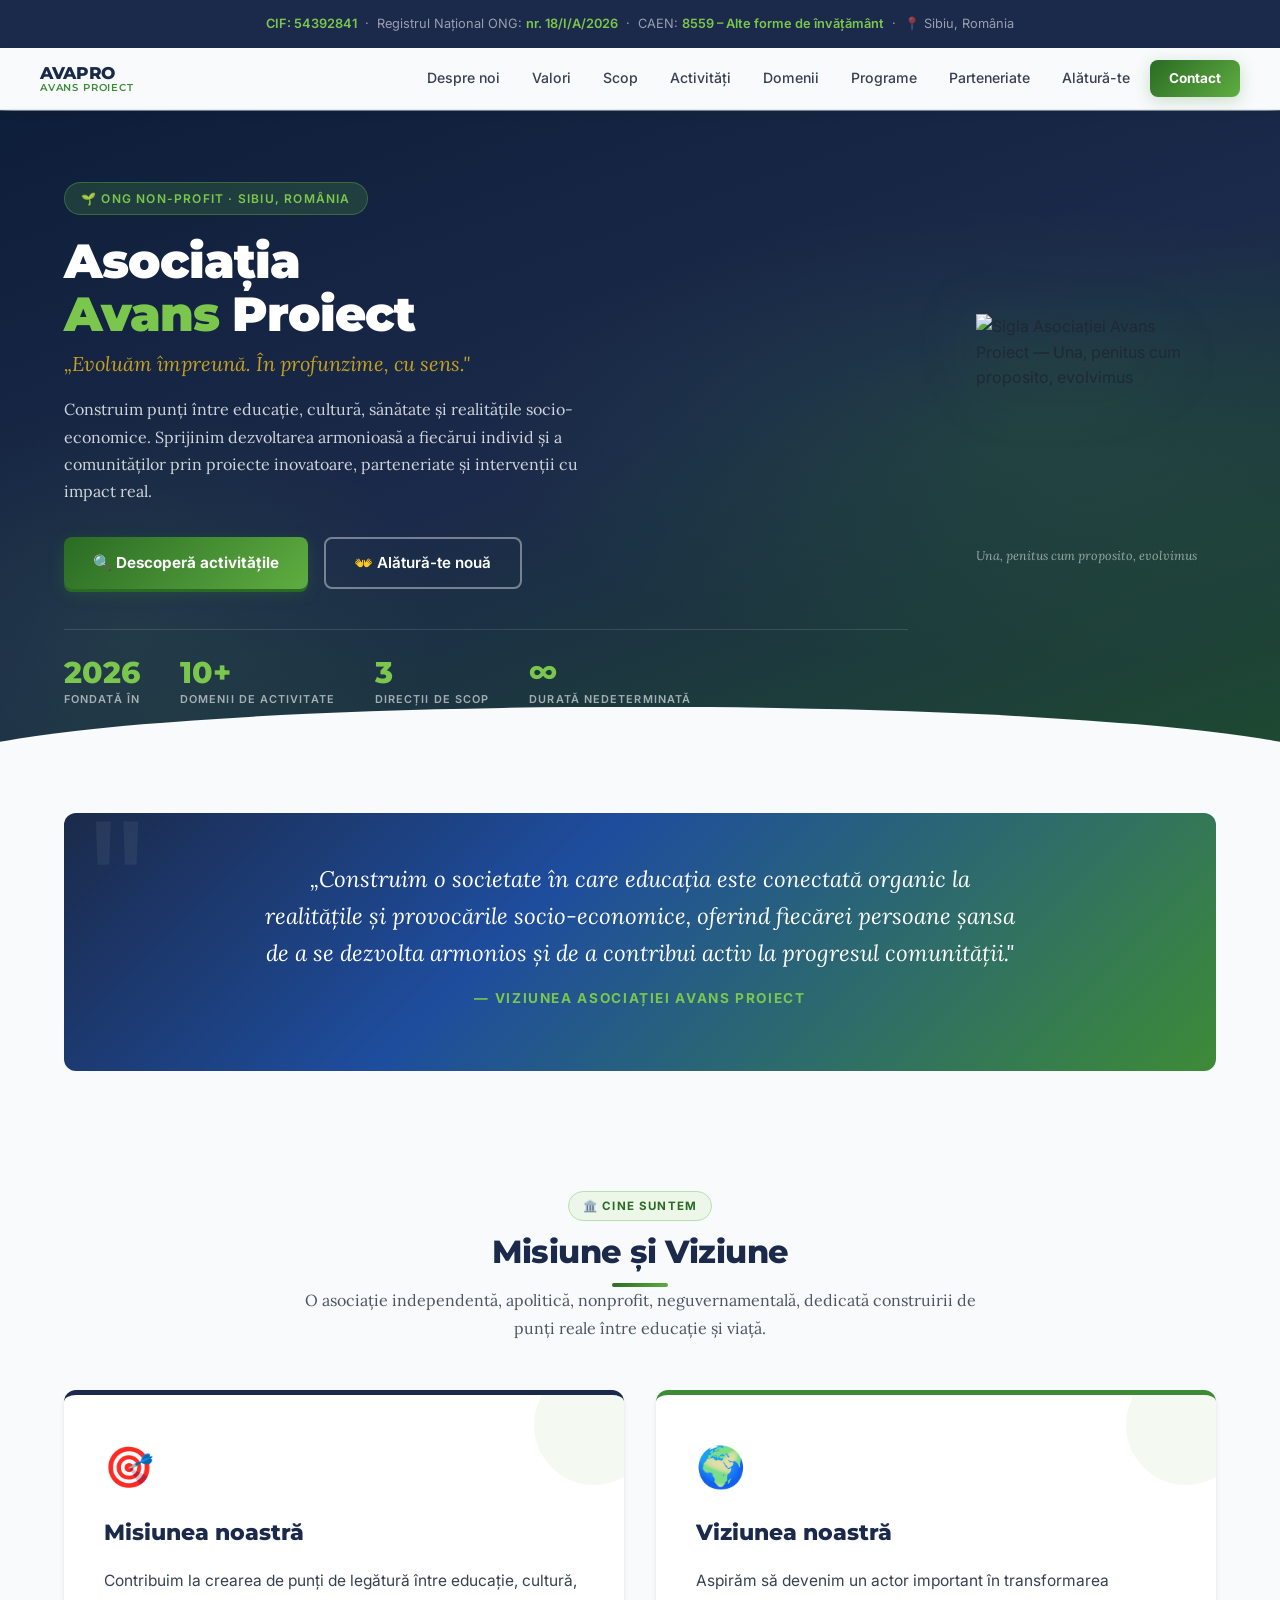
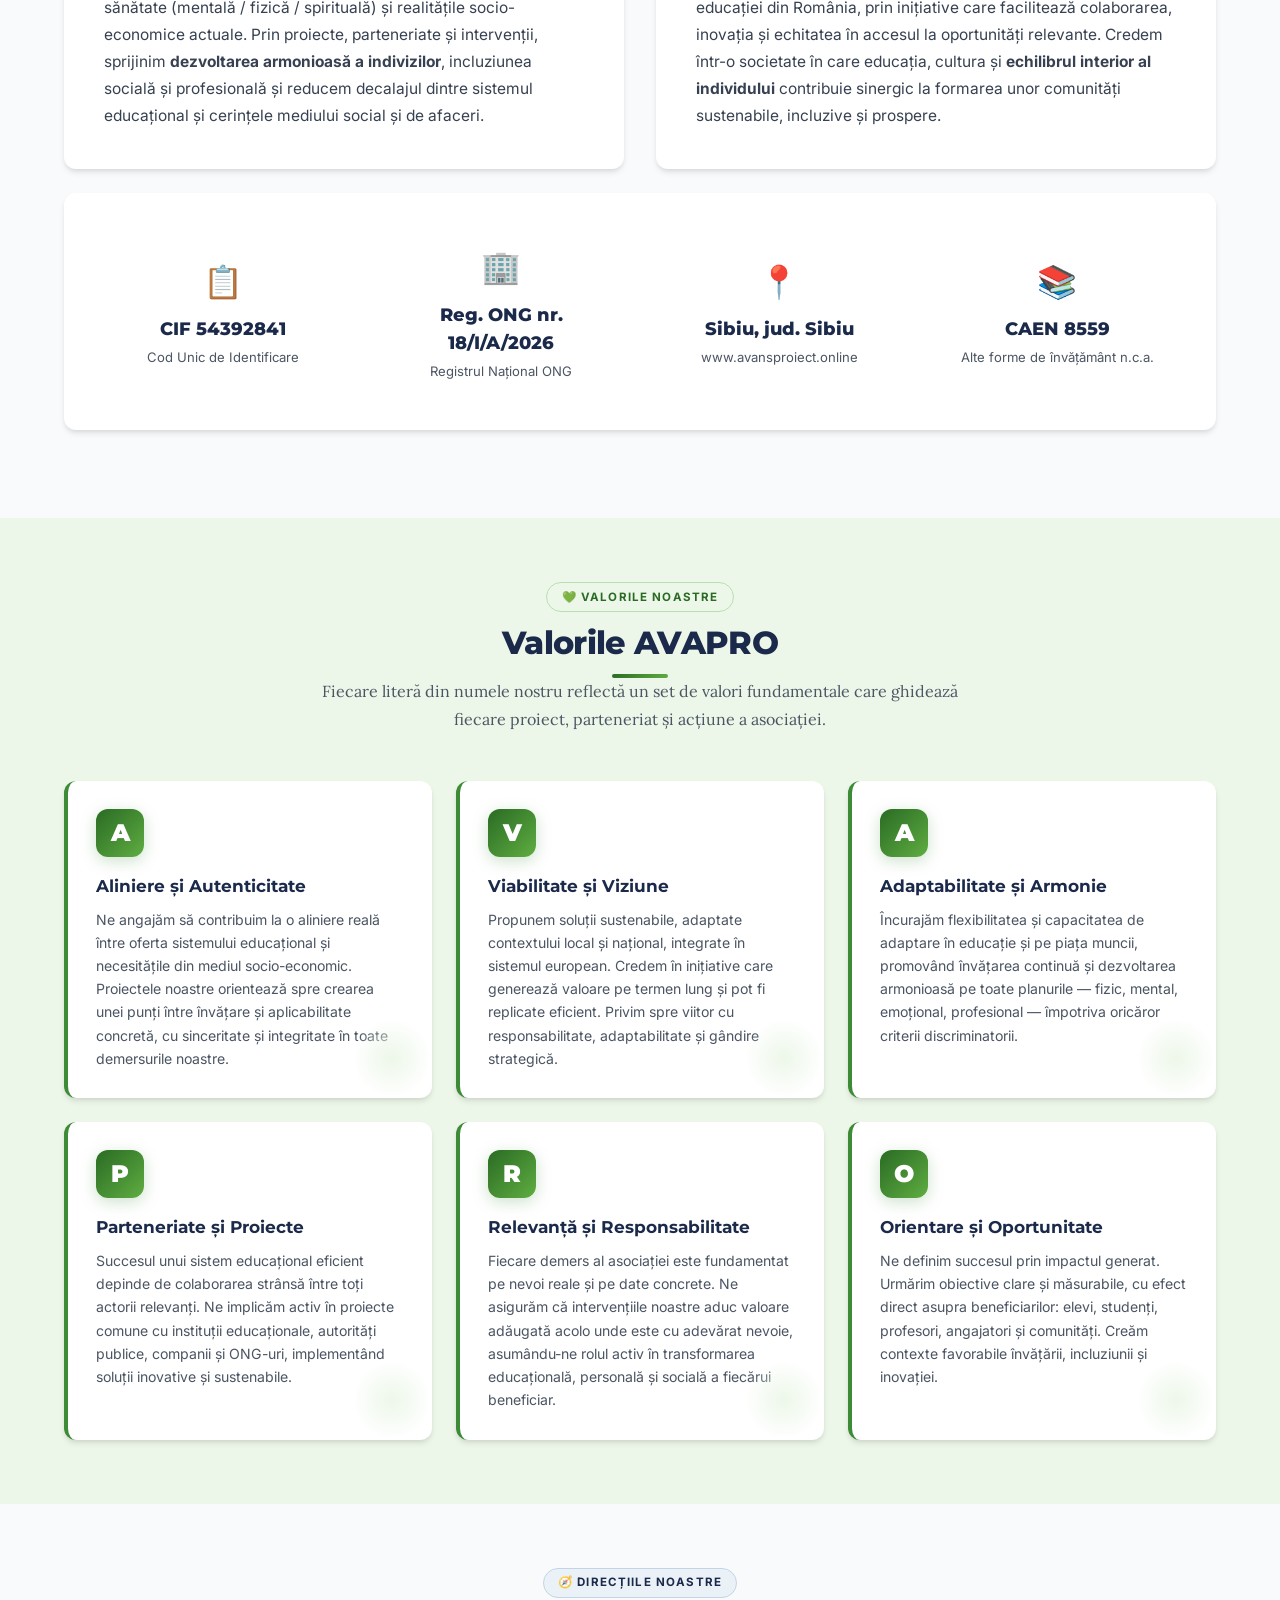
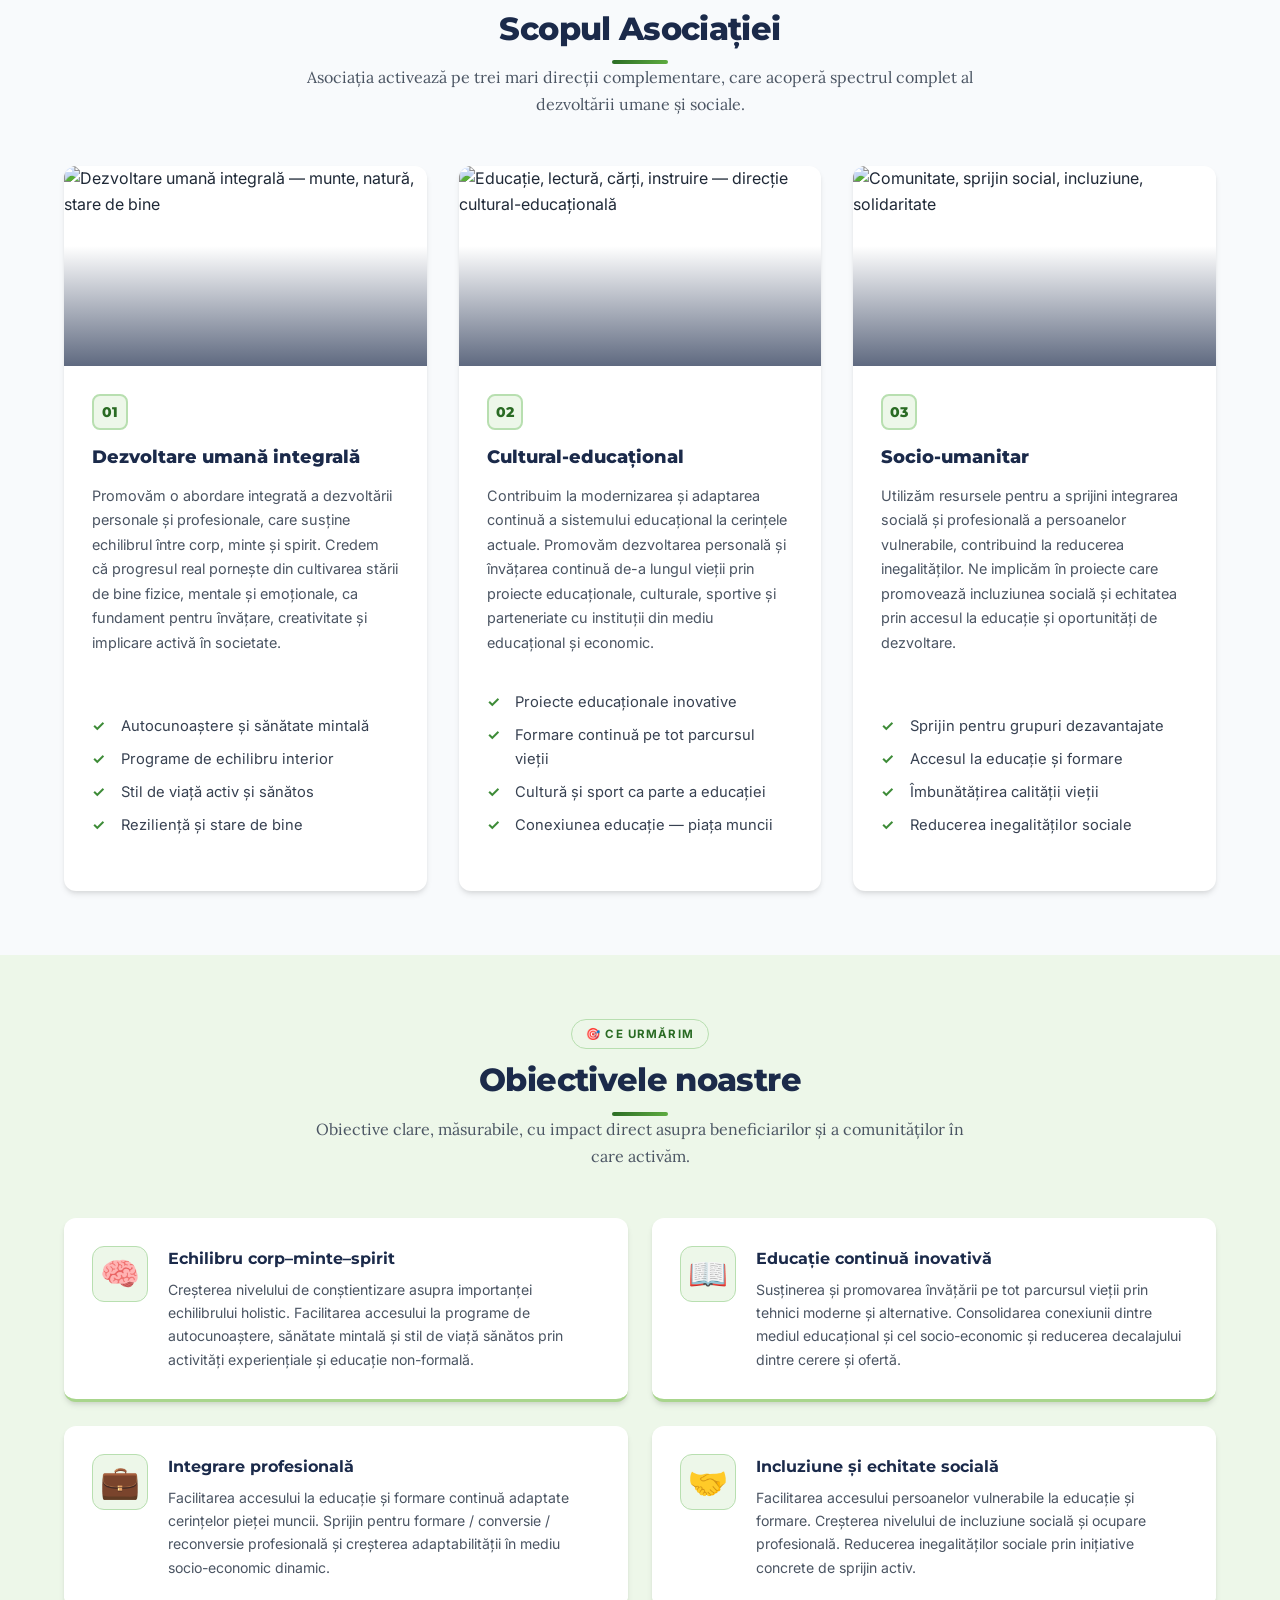
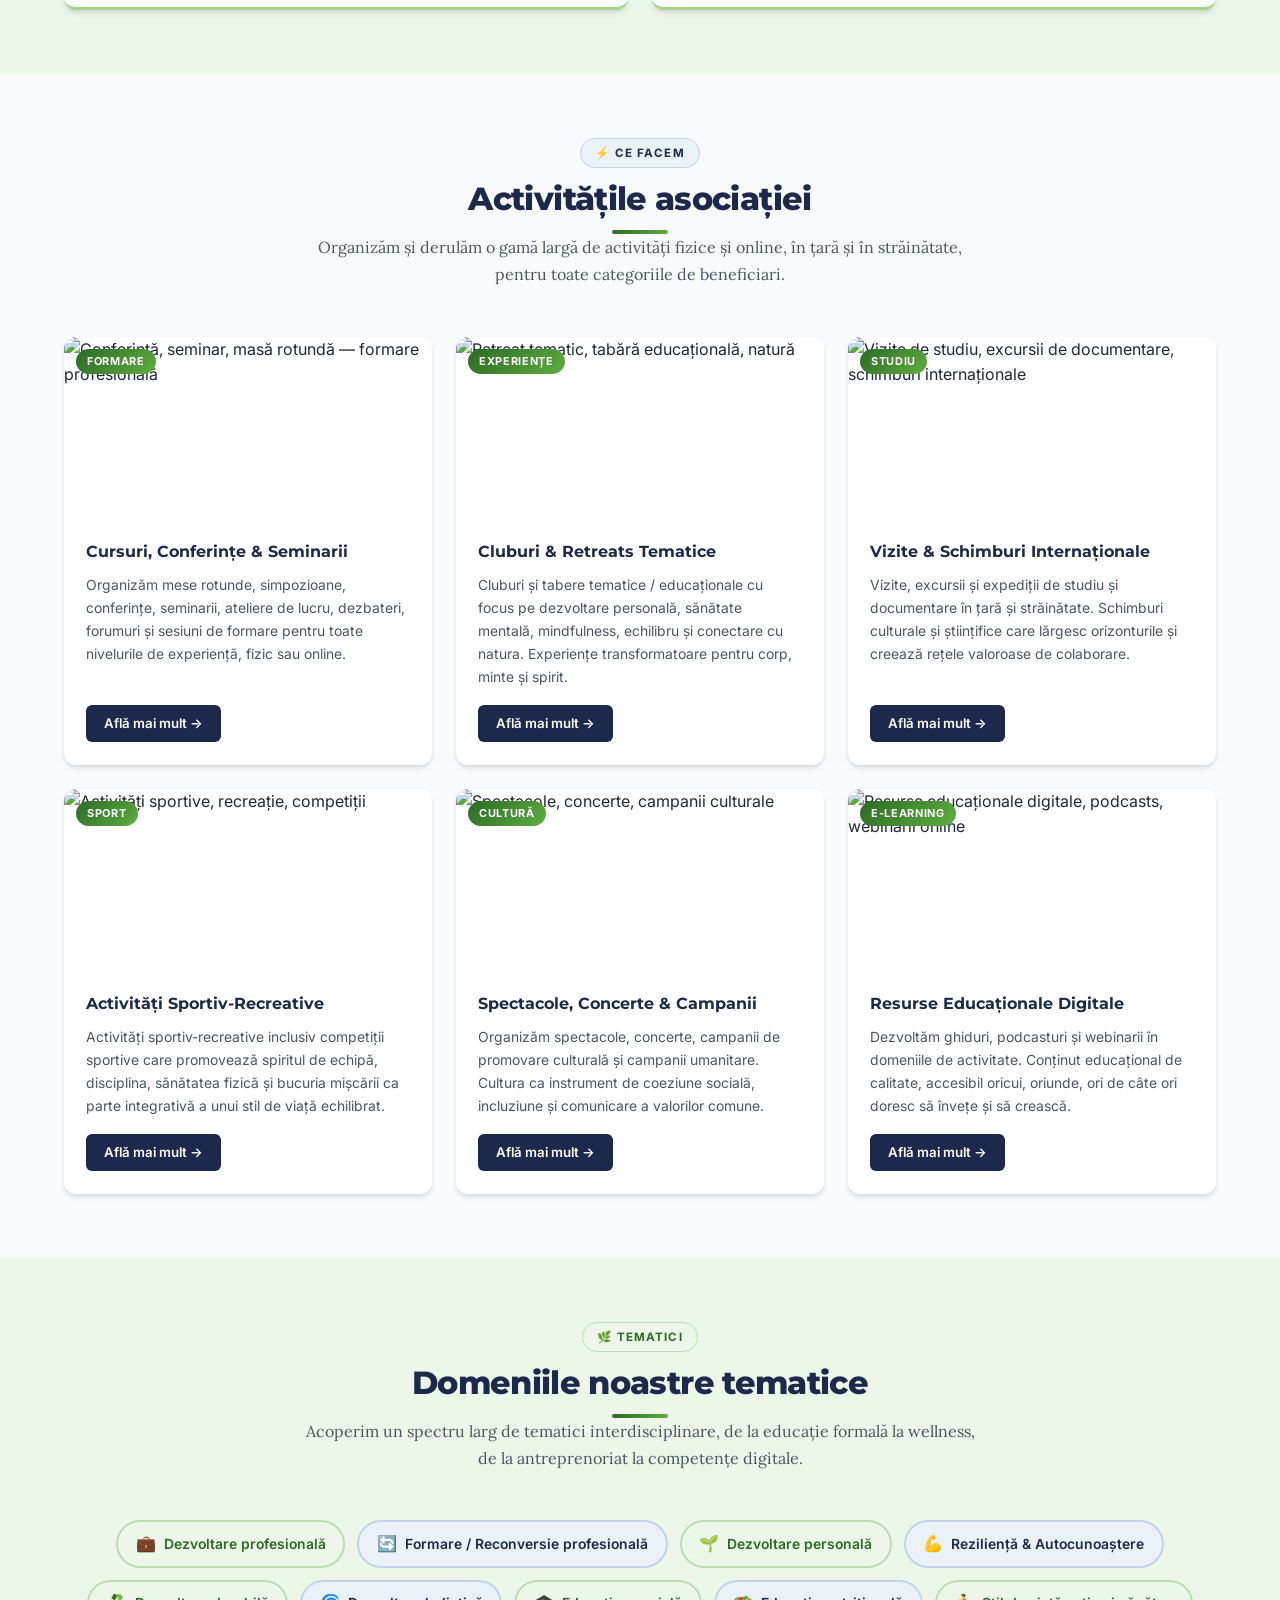
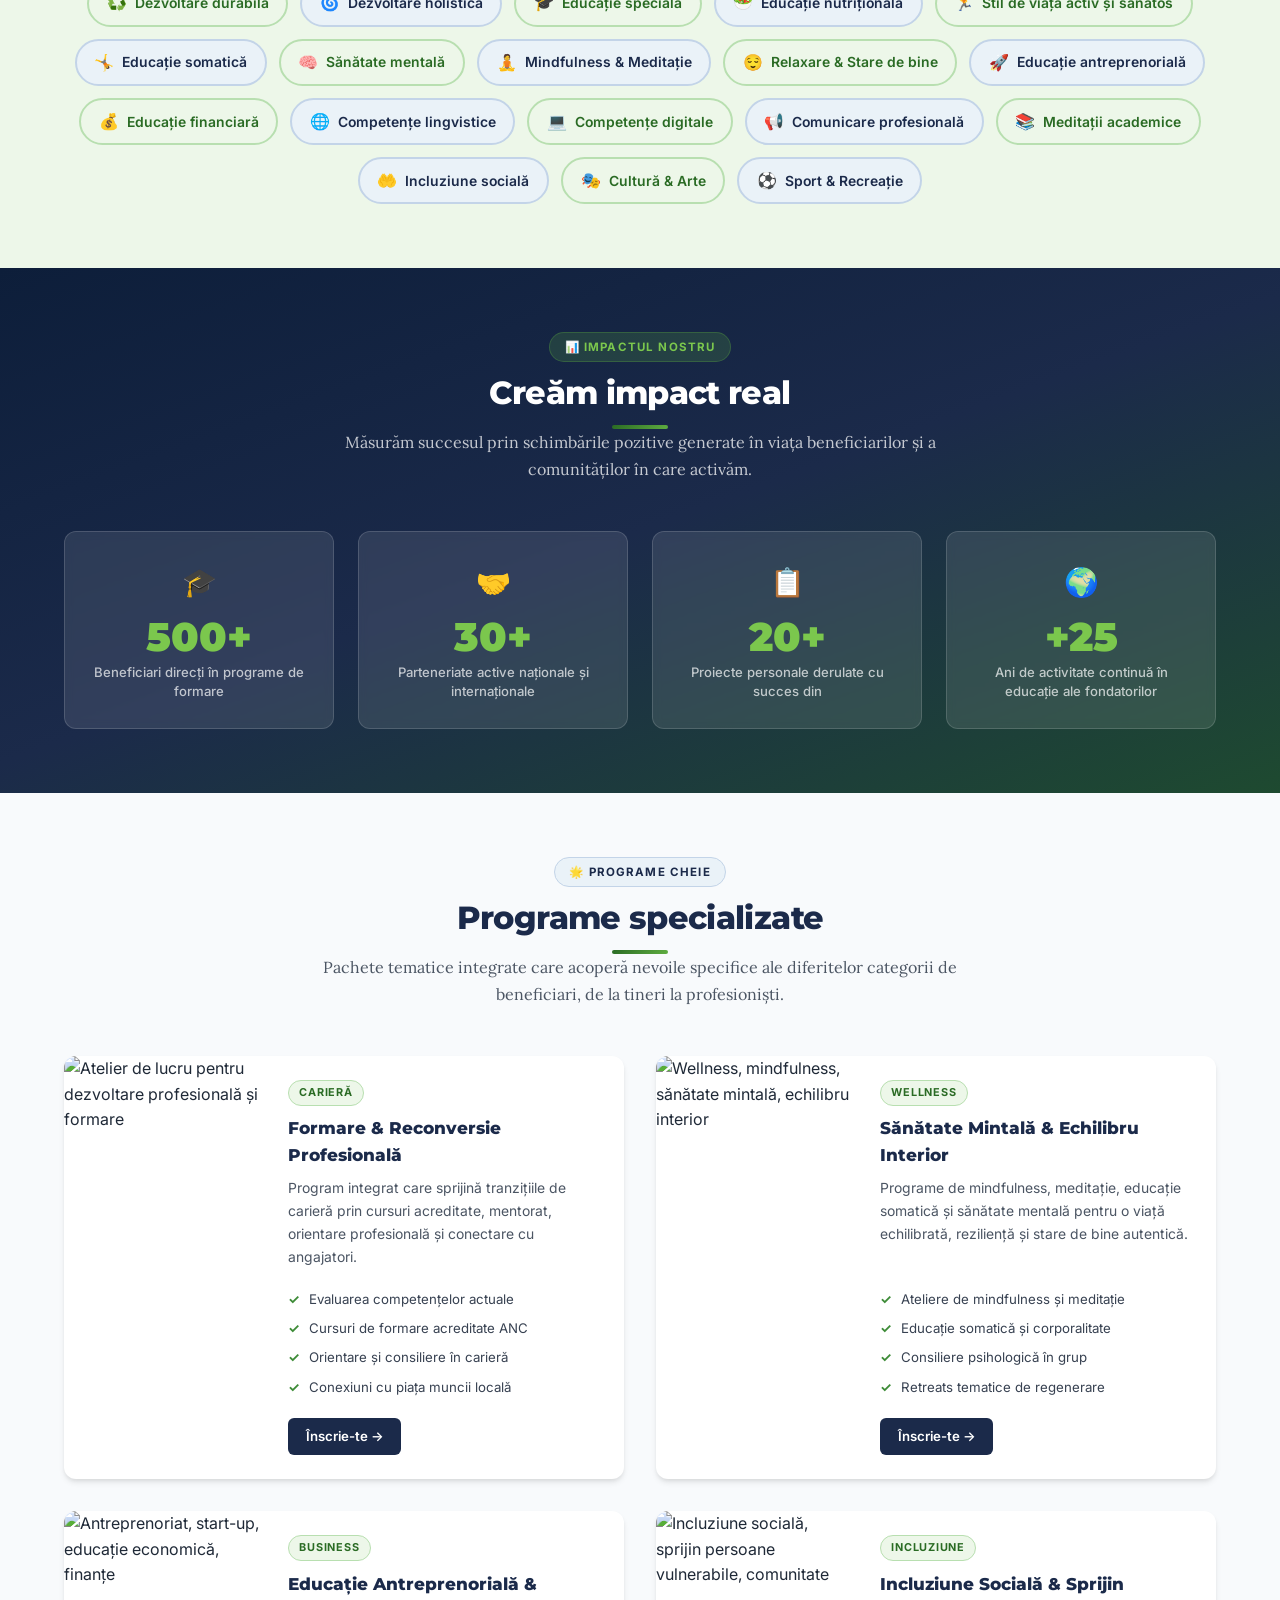
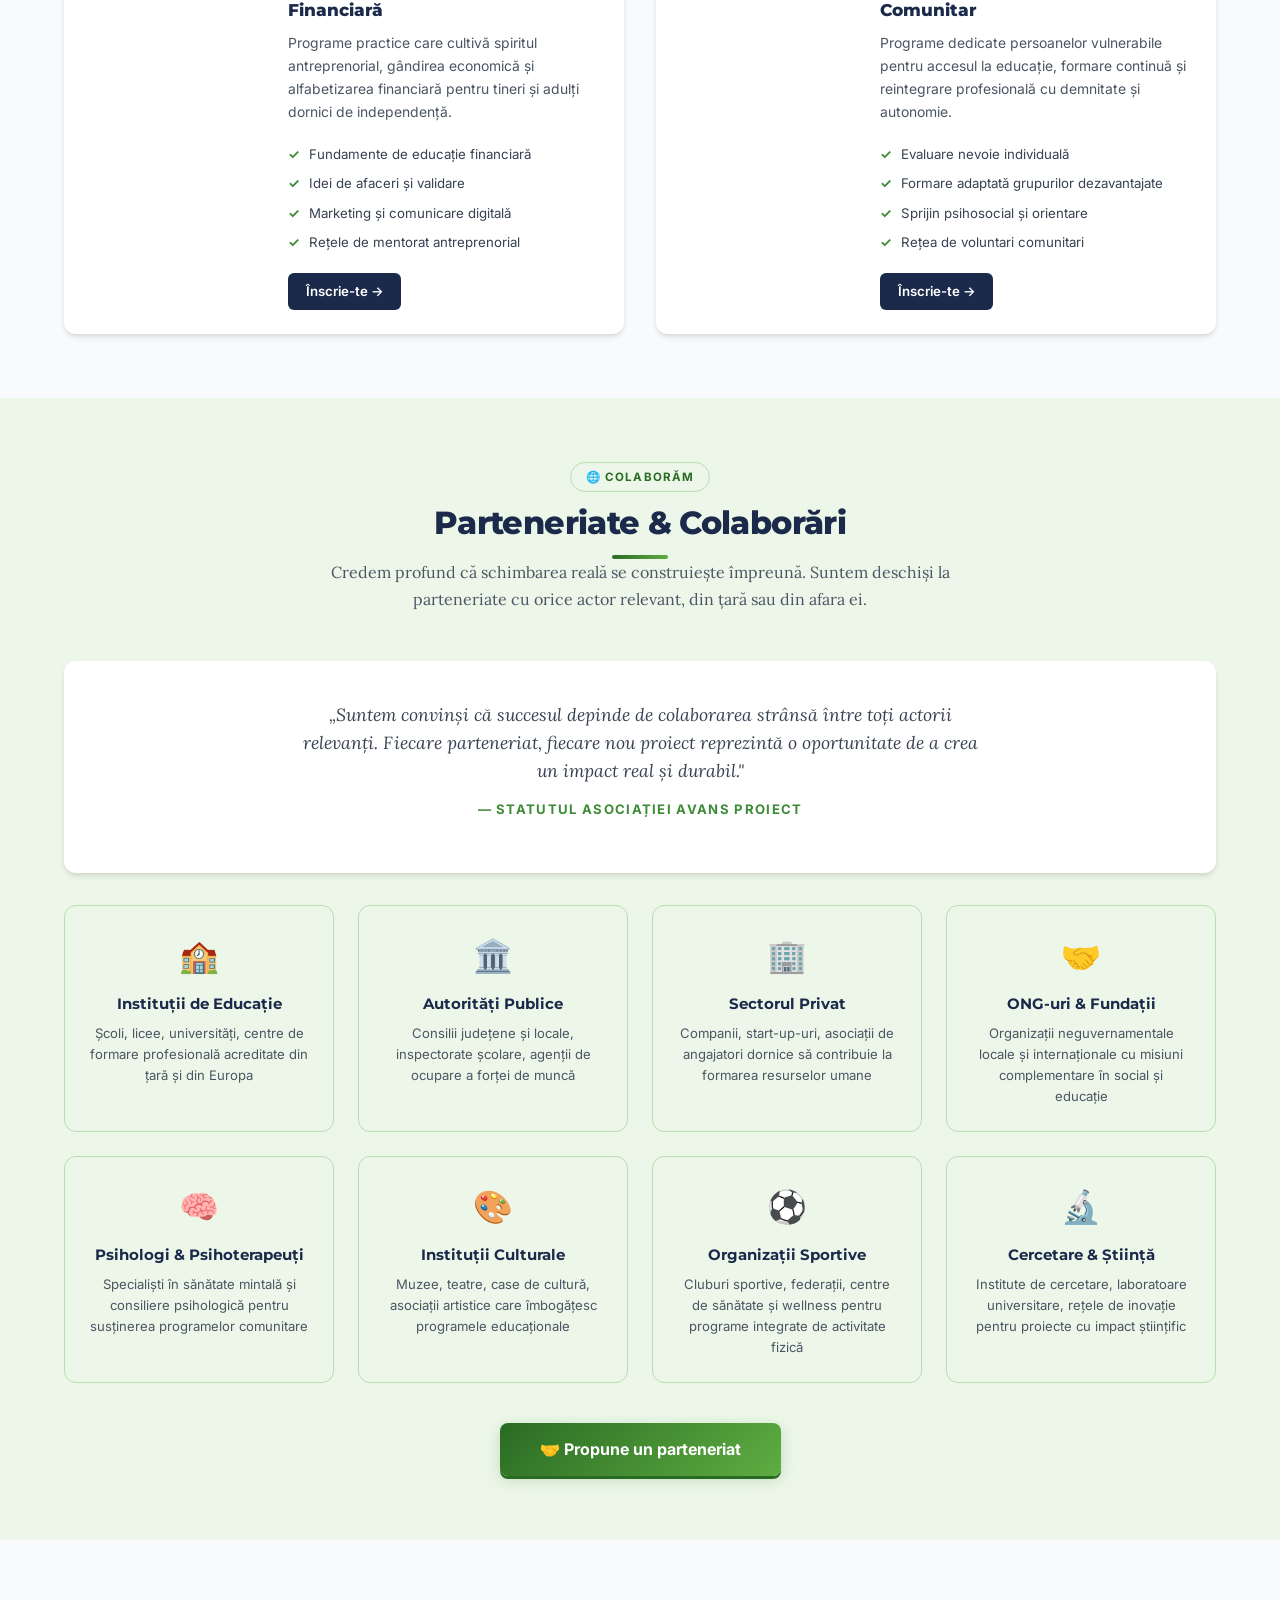
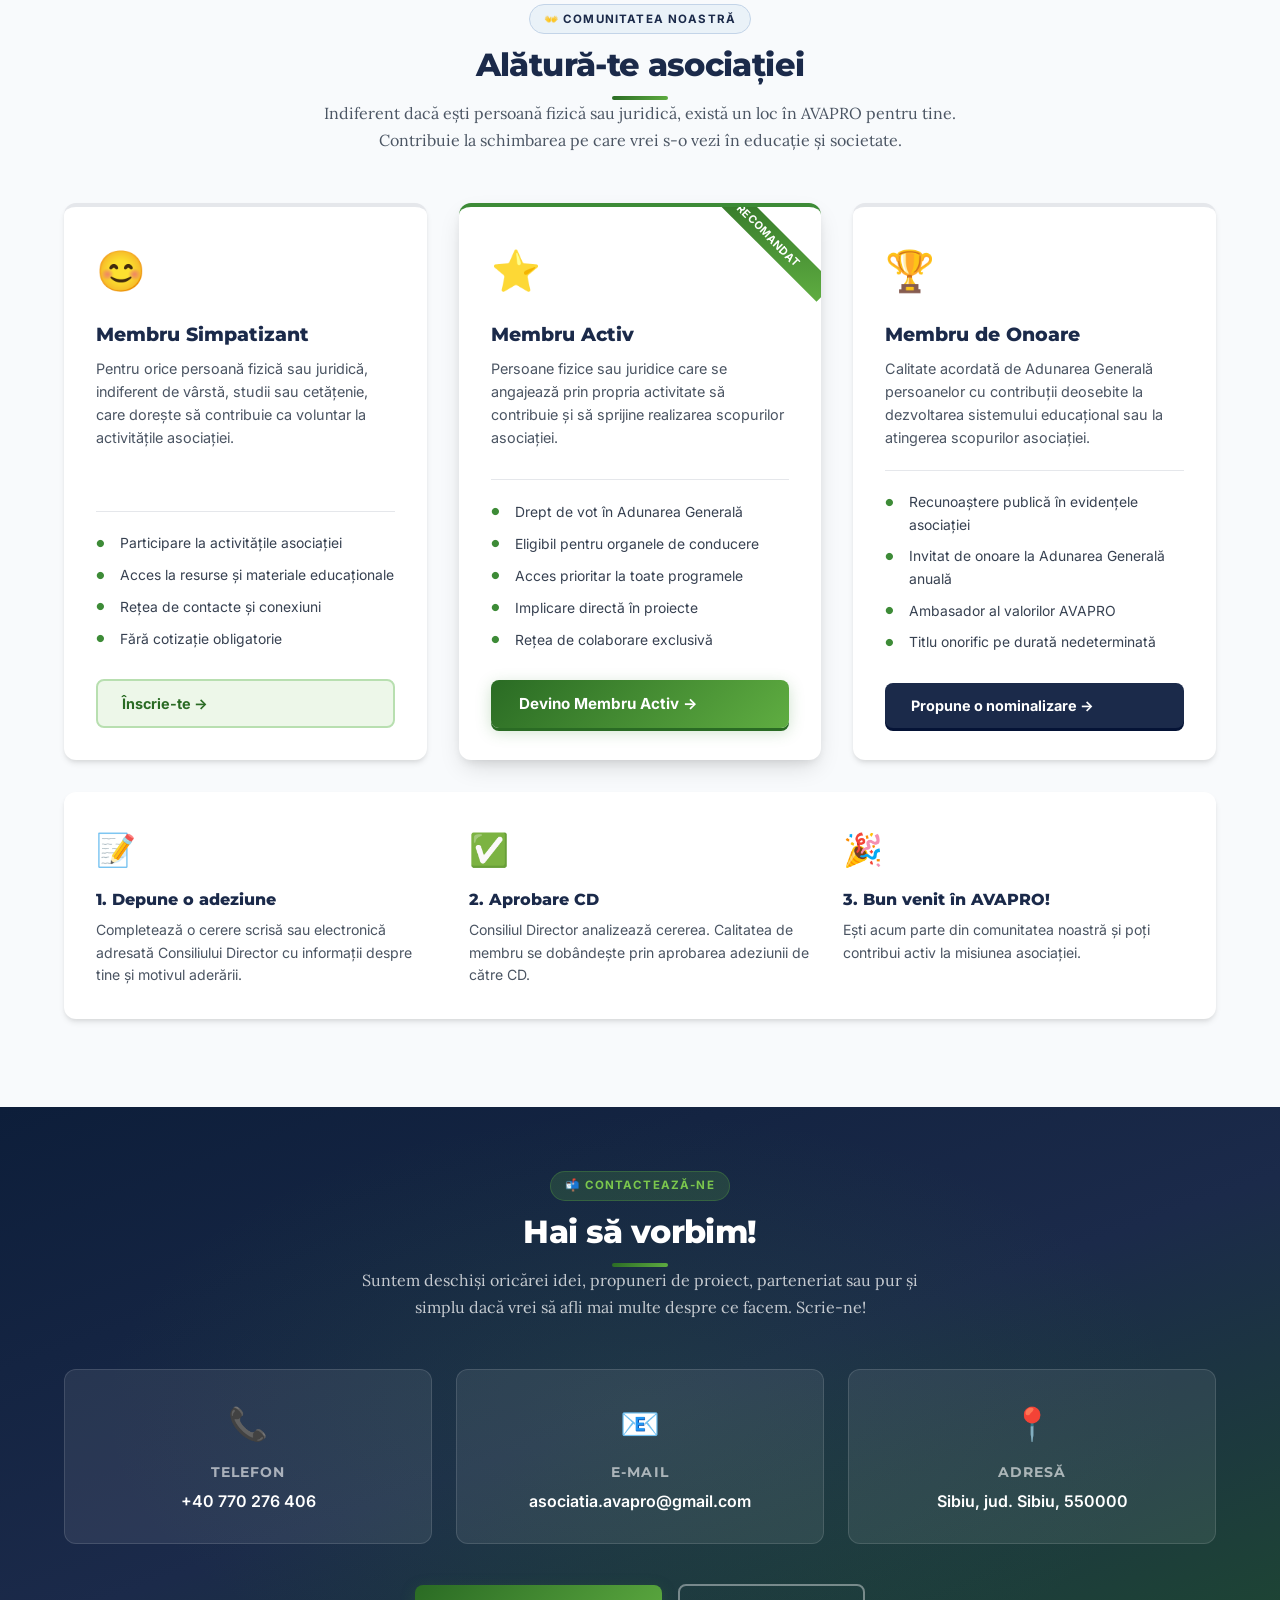
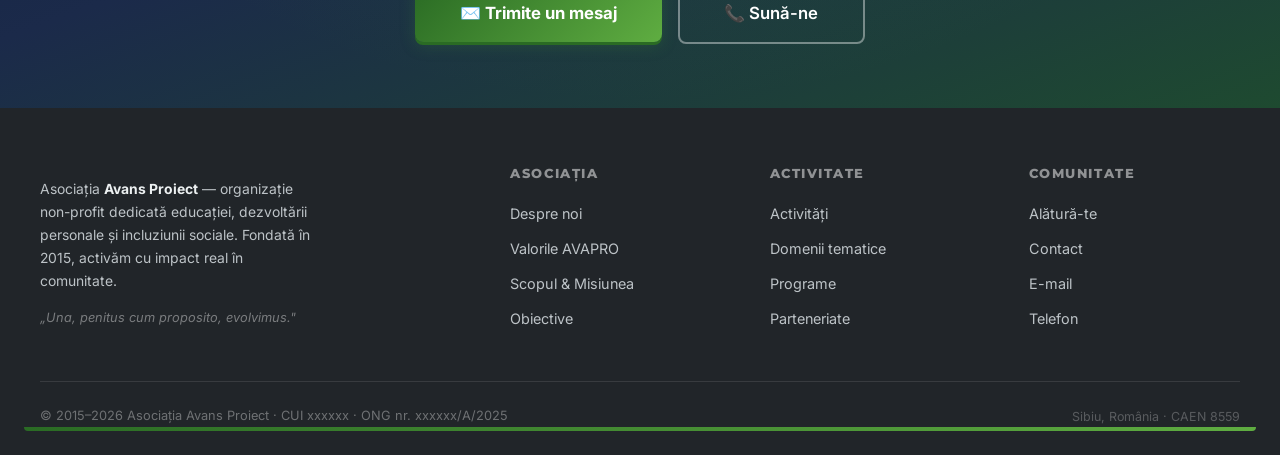
==== index.html @ 184d74ed "Update index.html" ====
<!DOCTYPE html>
<html lang="ro">
<head>
       <!-- ========== META SEO ========== -->
    <meta charset="UTF-8" />
	<!-- Google tag (gtag.js) -->
	<script async src="https://www.googletagmanager.com/gtag/js?id=G-6F5QQZ0C1C"></script>
	<script>
	  window.dataLayer = window.dataLayer || [];
	  function gtag(){dataLayer.push(arguments);}
	  gtag('js', new Date());

	  gtag('config', 'G-6F5QQZ0C1C');
	</script>
    <meta name="viewport" content="width=device-width, initial-scale=1.0" />
    <meta http-equiv="X-UA-Compatible" content="IE=edge" />

    <title>Asociația Avans Proiect (AVAPRO) — Evoluăm împreună. În profunzime, cu sens.</title>
    <meta name="description" content="Asociația Avans Proiect (AVAPRO) conectează educația cu realitățile socio-economice prin proiecte de formare, dezvoltare personală, incluziune socială și cultură. Sibiu, România." />
    <meta name="keywords" content="AVAPRO, Avans Proiect, asociatie, educatie, formare profesionala, dezvoltare personala, incluziune sociala, Sibiu, ONG Romania, proiecte educationale, mindfulness, antreprenoriat" />
    <meta name="author" content="Asociația Avans Proiect" />
    <meta name="robots" content="index, follow" />
    <link rel="canonical" href="https://avansproiect.online/" />

    <!-- ========== OPEN GRAPH ========== -->
    <meta property="og:type" content="website" />
    <meta property="og:url" content="https://www.avansproiect.online/" />
    <meta property="og:title" content="Asociația Avans Proiect (AVAPRO) — Evoluăm împreună. În profunzime, cu sens." />
    <meta property="og:description" content="ONG non-profit din Sibiu care construiește punți între educație, cultură, sănătate și realitățile socio-economice. Proiecte de formare, dezvoltare personală și incluziune socială." />
    <meta property="og:image" content="https://avansproiect.online/imagini/siglaavapro.png" />
    <meta property="og:image:width" content="1200" />
    <meta property="og:image:height" content="630" />
    <meta property="og:locale" content="ro_RO" />
    <meta property="og:site_name" content="Asociația Avans Proiect — AVAPRO" />

    <!-- ========== TWITTER CARD ========== -->
    <meta name="twitter:card" content="summary_large_image" />
    <meta name="twitter:title" content="Asociația Avans Proiect (AVAPRO)" />
    <meta name="twitter:description" content="Conectăm educația cu realitățile socio-economice prin proiecte inovatoare de formare și incluziune." />
    <meta name="twitter:image" content="https://avansproiect.online/imagini/siglaavapro.png" />

    <!-- ========== STRUCTURED DATA — Organization ========== -->
    <script type="application/ld+json">
    {
      "@context": "https://schema.org",
      "@type": "NGO",
      "name": "Asociația Avans Proiect",
      "alternateName": "AVAPRO",
      "url": "https://www.avansproiect.online",
      "logo": "https://avansproiect.online/imagini/siglaavapro.png",
      "description": "Asociație non-profit care contribuie la crearea de punți de legătură între educație, cultură, sănătate și realitățile socio-economice actuale.",
      "address": {
        "@type": "PostalAddress",
        "streetAddress": "Sibiu",
        "addressLocality": "Sibiu",
        "postalCode": "550000",
        "addressCountry": "RO"
      },
      "contactPoint": {
        "@type": "ContactPoint",
        "telephone": "+40770276406",
        "email": "asociatia.avapro@gmail.com",
        "contactType": "Customer Service"
      },
      "foundingDate": "2026",
      "taxID": "xxxxxxxx",
      "areaServed": "RO",
      "slogan": "Evoluăm împreună. În profunzime, cu sens."
    }
    </script>

    <!-- ========== FONTS ========== -->
    <link rel="preconnect" href="https://fonts.googleapis.com" />
    <link rel="preconnect" href="https://fonts.gstatic.com" crossorigin />
    <link href="https://fonts.googleapis.com/css2?family=Montserrat:wght@400;500;600;700;800;900&family=Lora:ital,wght@0,400;0,600;0,700;1,400;1,600&family=Inter:wght@400;500;600;700;800&display=swap" rel="stylesheet" />

    <!-- ========== CSS ========== -->
    <link rel="stylesheet" href="avapro.css" />
</head>

<body>

<!-- ================================================
     BANDA INFO TOP
     ================================================ -->
<div class="info-band" role="banner">
    <p>
        <span>CIF: 54392841</span> &nbsp;·&nbsp;
        Registrul Național ONG: <span>nr. 18/I/A/2026</span> &nbsp;·&nbsp;
        CAEN: <span>8559 – Alte forme de învățământ</span> &nbsp;·&nbsp;
        📍 Sibiu, România
    </p>
</div>

<!-- ================================================
     NAVIGARE STICKY
     ================================================ -->
<header class="nav-wrapper" role="navigation" aria-label="Navigare principală">
    <nav class="nav-bar">
        <a href="#acasa" class="nav-brand" aria-label="Pagina principală AVAPRO">
            <img src="https://avansproiect.online/imagini/siglaavapro.png"
                 alt="Sigla Asociației Avans Proiect AVAPRO"
                 width="48" height="48"
                 onerror="this.style.display='none'" />
            <div class="nav-brand-text">
                <span class="nav-brand-name">AVAPRO</span>
                <span class="nav-brand-tagline">Avans Proiect</span>
            </div>
        </a>

        <button class="mobile-menu-btn" id="mobileMenuBtn" aria-label="Deschide meniu" aria-expanded="false" aria-controls="navLinks">
            ☰
        </button>

        <div class="nav-links" id="navLinks" role="menubar">
            <a href="#despre" role="menuitem">Despre noi</a>
            <a href="#valori" role="menuitem">Valori</a>
            <a href="#scop" role="menuitem">Scop</a>
            <a href="#activitati" role="menuitem">Activități</a>
            <a href="#domenii" role="menuitem">Domenii</a>
            <a href="#programe" role="menuitem">Programe</a>
            <a href="#parteneriate" role="menuitem">Parteneriate</a>
            <a href="#membri" role="menuitem">Alătură-te</a>
            <a href="#contact" class="nav-cta" role="menuitem">Contact</a>
        </div>
    </nav>
</header>


<!-- ================================================
     HERO
     ================================================ -->
<main id="acasa">
<section class="hero-section" aria-labelledby="heroTitle">
    <div class="hero-inner container-main">

        <div class="hero-content">
            <div class="hero-badge">
                🌱 ONG non-profit · Sibiu, România
            </div>
            <h1 class="hero-title" id="heroTitle">
                Asociația<br />
                <span>Avans</span> Proiect
            </h1>
            <p class="hero-tagline">
                „Evoluăm împreună. În profunzime, cu sens."
            </p>
            <p class="hero-subtitle">
                Construim punți între educație, cultură, sănătate și realitățile socio-economice.
                Sprijinim dezvoltarea armonioasă a fiecărui individ și a comunităților prin proiecte
                inovatoare, parteneriate și intervenții cu impact real.
            </p>
            <div class="hero-buttons">
                <a href="#activitati" class="btn" aria-label="Descoperă activitățile AVAPRO">
                    🔍 Descoperă activitățile
                </a>
                <a href="#membri" class="btn-outline" aria-label="Alătură-te asociației">
                    👐 Alătură-te nouă
                </a>
            </div>

            <div class="hero-stats" aria-label="Statistici asociație">
                <div class="hero-stat">
                    <div class="hero-stat-num">2026</div>
                    <div class="hero-stat-label">Fondată în</div>
                </div>
                <div class="hero-stat">
                    <div class="hero-stat-num">10+</div>
                    <div class="hero-stat-label">Domenii de activitate</div>
                </div>
                <div class="hero-stat">
                    <div class="hero-stat-num">3</div>
                    <div class="hero-stat-label">Direcții de scop</div>
                </div>
                <div class="hero-stat">
                    <div class="hero-stat-num">∞</div>
                    <div class="hero-stat-label">Durată nedeterminată</div>
                </div>
            </div>
        </div>

        <div class="hero-logo-wrap">
            <img src="https://avansproiect.online/imagini/siglaavapro.png"
                 alt="Sigla Asociației Avans Proiect — Una, penitus cum proposito, evolvimus"
                 width="220" height="220" />
            <p style="font-family:'Lora',serif; font-style:italic; color:rgba(255,255,255,0.55); font-size:0.78rem; text-align:center; margin-top:0.75rem; line-height:1.5;">
                Una, penitus cum proposito, evolvimus
            </p>
        </div>

    </div>
</section>


<!-- ================================================
     QUOTE / MOTTO
     ================================================ -->
<section class="section" style="padding-top:3rem; padding-bottom:1.5rem;" aria-label="Motto asociație">
    <div class="container-main">
        <div class="quote-box reveal">
            <p class="quote-text">
                „Construim o societate în care educația este conectată organic la realitățile și provocările
                socio-economice, oferind fiecărei persoane șansa de a se dezvolta armonios și de a contribui
                activ la progresul comunității."
            </p>
            <p class="quote-author">— Viziunea Asociației Avans Proiect</p>
        </div>
    </div>
</section>


<!-- ================================================
     DESPRE NOI — MISIUNE & VIZIUNE
     ================================================ -->
<section class="section" id="despre" aria-labelledby="despreTitle">
    <div class="container-main">
        <header class="section-header-center reveal">
            <div class="section-label">🏛️ Cine suntem</div>
            <h2 class="section-title center" id="despreTitle">Misiune și Viziune</h2>
            <div class="title-underline"></div>
            <p class="section-desc center">
                O asociație independentă, apolitică, nonprofit, neguvernamentală, dedicată
                construirii de punți reale între educație și viață.
            </p>
        </header>

        <div class="split-grid">
            <div class="mission-card reveal reveal-delay-1">
                <div class="mission-icon">🎯</div>
                <h3>Misiunea noastră</h3>
                <p>
                    Contribuim la crearea de punți de legătură între educație, cultură, sănătate
                    (mentală / fizică / spirituală) și realitățile socio-economice actuale.
                    Prin proiecte, parteneriate și intervenții, sprijinim <strong>dezvoltarea armonioasă
                    a indivizilor</strong>, incluziunea socială și profesională și reducem decalajul
                    dintre sistemul educațional și cerințele mediului social și de afaceri.
                </p>
            </div>

            <div class="mission-card green reveal reveal-delay-2">
                <div class="mission-icon">🌍</div>
                <h3>Viziunea noastră</h3>
                <p>
                    Aspirăm să devenim un actor important în transformarea educației din România,
                    prin inițiative care facilitează colaborarea, inovația și echitatea în accesul
                    la oportunități relevante. Credem într-o societate în care educația, cultura și
                    <strong>echilibrul interior al individului</strong> contribuie sinergic la formarea
                    unor comunități sustenabile, incluzive și prospere.
                </p>
            </div>
        </div>

        <!-- Card ONG Info -->
        <div class="content-card reveal" style="margin-top:1.5rem; display:grid; grid-template-columns: repeat(auto-fit,minmax(200px,1fr)); gap:1.5rem; align-items:center;">
            <div style="text-align:center; padding:1rem;">
                <div style="font-size:2rem; margin-bottom:0.5rem;">📋</div>
                <div style="font-family:'Montserrat',sans-serif; font-weight:800; color:var(--color-navy); font-size:1.1rem;">CIF 54392841</div>
                <div style="font-size:0.82rem; color:var(--color-text-light); margin-top:0.25rem;">Cod Unic de Identificare</div>
            </div>
            <div style="text-align:center; padding:1rem;">
                <div style="font-size:2rem; margin-bottom:0.5rem;">🏢</div>
                <div style="font-family:'Montserrat',sans-serif; font-weight:800; color:var(--color-navy); font-size:1.1rem;">Reg. ONG nr. 18/I/A/2026</div>
                <div style="font-size:0.82rem; color:var(--color-text-light); margin-top:0.25rem;">Registrul Național ONG</div>
            </div>
            <div style="text-align:center; padding:1rem;">
                <div style="font-size:2rem; margin-bottom:0.5rem;">📍</div>
                <div style="font-family:'Montserrat',sans-serif; font-weight:800; color:var(--color-navy); font-size:1.1rem;">Sibiu, jud. Sibiu</div>
                <div style="font-size:0.82rem; color:var(--color-text-light); margin-top:0.25rem;">www.avansproiect.online</div>
            </div>
            <div style="text-align:center; padding:1rem;">
                <div style="font-size:2rem; margin-bottom:0.5rem;">📚</div>
                <div style="font-family:'Montserrat',sans-serif; font-weight:800; color:var(--color-navy); font-size:1.1rem;">CAEN 8559</div>
                <div style="font-size:0.82rem; color:var(--color-text-light); margin-top:0.25rem;">Alte forme de învățământ n.c.a.</div>
            </div>
        </div>
    </div>
</section>


<!-- ================================================
     VALORI AVAPRO
     ================================================ -->
<section class="section section-alt" id="valori" aria-labelledby="valoriTitle">
    <div class="container-main">
        <header class="section-header-center reveal">
            <div class="section-label">💚 Valorile noastre</div>
            <h2 class="section-title center" id="valoriTitle">Valorile AVAPRO</h2>
            <div class="title-underline"></div>
            <p class="section-desc center">
                Fiecare literă din numele nostru reflectă un set de valori fundamentale care
                ghidează fiecare proiect, parteneriat și acțiune a asociației.
            </p>
        </header>

        <div class="values-grid">

            <div class="value-card reveal reveal-delay-1">
                <div class="value-letter">A</div>
                <h4>Aliniere și Autenticitate</h4>
                <p>
                    Ne angajăm să contribuim la o aliniere reală între oferta sistemului educațional
                    și necesitățile din mediul socio-economic. Proiectele noastre orientează spre
                    crearea unei punți între învățare și aplicabilitate concretă, cu sinceritate și
                    integritate în toate demersurile noastre.
                </p>
            </div>

            <div class="value-card reveal reveal-delay-2">
                <div class="value-letter">V</div>
                <h4>Viabilitate și Viziune</h4>
                <p>
                    Propunem soluții sustenabile, adaptate contextului local și național,
                    integrate în sistemul european. Credem în inițiative care generează valoare
                    pe termen lung și pot fi replicate eficient. Privim spre viitor cu responsabilitate,
                    adaptabilitate și gândire strategică.
                </p>
            </div>

            <div class="value-card reveal reveal-delay-3">
                <div class="value-letter">A</div>
                <h4>Adaptabilitate și Armonie</h4>
                <p>
                    Încurajăm flexibilitatea și capacitatea de adaptare în educație și pe piața muncii,
                    promovând învățarea continuă și dezvoltarea armonioasă pe toate planurile —
                    fizic, mental, emoțional, profesional — împotriva oricăror criterii discriminatorii.
                </p>
            </div>

            <div class="value-card reveal reveal-delay-1">
                <div class="value-letter">P</div>
                <h4>Parteneriate și Proiecte</h4>
                <p>
                    Succesul unui sistem educațional eficient depinde de colaborarea strânsă între
                    toți actorii relevanți. Ne implicăm activ în proiecte comune cu instituții educaționale,
                    autorități publice, companii și ONG-uri, implementând soluții inovative și sustenabile.
                </p>
            </div>

            <div class="value-card reveal reveal-delay-2">
                <div class="value-letter">R</div>
                <h4>Relevanță și Responsabilitate</h4>
                <p>
                    Fiecare demers al asociației este fundamentat pe nevoi reale și pe date concrete.
                    Ne asigurăm că intervențiile noastre aduc valoare adăugată acolo unde este cu
                    adevărat nevoie, asumându-ne rolul activ în transformarea educațională, personală
                    și socială a fiecărui beneficiar.
                </p>
            </div>

            <div class="value-card reveal reveal-delay-3">
                <div class="value-letter">O</div>
                <h4>Orientare și Oportunitate</h4>
                <p>
                    Ne definim succesul prin impactul generat. Urmărim obiective clare și măsurabile,
                    cu efect direct asupra beneficiarilor: elevi, studenți, profesori, angajatori și
                    comunități. Creăm contexte favorabile învățării, incluziunii și inovației.
                </p>
            </div>

        </div>
    </div>
</section>


<!-- ================================================
     SCOP — 3 DIRECȚII
     ================================================ -->
<section class="section" id="scop" aria-labelledby="scopTitle">
    <div class="container-main">
        <header class="section-header-center reveal">
            <div class="section-label navy">🧭 Direcțiile noastre</div>
            <h2 class="section-title center" id="scopTitle">Scopul Asociației</h2>
            <div class="title-underline"></div>
            <p class="section-desc center">
                Asociația activează pe trei mari direcții complementare, care acoperă
                spectrul complet al dezvoltării umane și sociale.
            </p>
        </header>

        <div class="scope-grid">

            <article class="scope-card reveal reveal-delay-1">
                <div class="scope-card-img">
                    <img src="https://images.unsplash.com/photo-1506905925346-21bda4d32df4?w=700&q=80"
                         alt="Dezvoltare umană integrală — munte, natură, stare de bine"
                         loading="lazy" />
                    <div class="scope-card-img-overlay"></div>
                </div>
                <div class="scope-card-body">
                    <div class="scope-number">01</div>
                    <h3>Dezvoltare umană integrală</h3>
                    <p>
                        Promovăm o abordare integrată a dezvoltării personale și profesionale,
                        care susține echilibrul între corp, minte și spirit. Credem că progresul
                        real pornește din cultivarea stării de bine fizice, mentale și emoționale,
                        ca fundament pentru învățare, creativitate și implicare activă în societate.
                    </p>
                    <ul class="lista-oferta">
                        <li>Autocunoaștere și sănătate mintală</li>
                        <li>Programe de echilibru interior</li>
                        <li>Stil de viață activ și sănătos</li>
                        <li>Reziliență și stare de bine</li>
                    </ul>
                </div>
            </article>

            <article class="scope-card reveal reveal-delay-2">
                <div class="scope-card-img">
                    <img src="https://images.unsplash.com/photo-1503676260728-1c00da094a0b?w=700&q=80"
                         alt="Educație, lectură, cărți, instruire — direcție cultural-educațională"
                         loading="lazy" />
                    <div class="scope-card-img-overlay"></div>
                </div>
                <div class="scope-card-body">
                    <div class="scope-number">02</div>
                    <h3>Cultural-educațional</h3>
                    <p>
                        Contribuim la modernizarea și adaptarea continuă a sistemului educațional
                        la cerințele actuale. Promovăm dezvoltarea personală și învățarea continuă
                        de-a lungul vieții prin proiecte educaționale, culturale, sportive și
                        parteneriate cu instituții din mediu educațional și economic.
                    </p>
                    <ul class="lista-oferta">
                        <li>Proiecte educaționale inovative</li>
                        <li>Formare continuă pe tot parcursul vieții</li>
                        <li>Cultură și sport ca parte a educației</li>
                        <li>Conexiunea educație — piața muncii</li>
                    </ul>
                </div>
            </article>

            <article class="scope-card reveal reveal-delay-3">
                <div class="scope-card-img">
                    <img src="https://images.unsplash.com/photo-1582213782179-e0d53f98f2ca?w=700&q=80"
                         alt="Comunitate, sprijin social, incluziune, solidaritate"
                         loading="lazy" />
                    <div class="scope-card-img-overlay"></div>
                </div>
                <div class="scope-card-body">
                    <div class="scope-number">03</div>
                    <h3>Socio-umanitar</h3>
                    <p>
                        Utilizăm resursele pentru a sprijini integrarea socială și profesională
                        a persoanelor vulnerabile, contribuind la reducerea inegalităților.
                        Ne implicăm în proiecte care promovează incluziunea socială și echitatea
                        prin accesul la educație și oportunități de dezvoltare.
                    </p>
                    <ul class="lista-oferta">
                        <li>Sprijin pentru grupuri dezavantajate</li>
                        <li>Accesul la educație și formare</li>
                        <li>Îmbunătățirea calității vieții</li>
                        <li>Reducerea inegalităților sociale</li>
                    </ul>
                </div>
            </article>

        </div>
    </div>
</section>


<!-- ================================================
     OBIECTIVE
     ================================================ -->
<section class="section section-alt" id="obiective" aria-labelledby="obiectiveTitle">
    <div class="container-main">
        <header class="section-header-center reveal">
            <div class="section-label">🎯 Ce urmărim</div>
            <h2 class="section-title center" id="obiectiveTitle">Obiectivele noastre</h2>
            <div class="title-underline"></div>
            <p class="section-desc center">
                Obiective clare, măsurabile, cu impact direct asupra beneficiarilor
                și a comunităților în care activăm.
            </p>
        </header>

        <div class="objectives-grid">

            <div class="obj-card reveal reveal-delay-1">
                <div class="obj-icon">🧠</div>
                <div>
                    <h4>Echilibru corp–minte–spirit</h4>
                    <p>
                        Creșterea nivelului de conștientizare asupra importanței echilibrului holistic.
                        Facilitarea accesului la programe de autocunoaștere, sănătate mintală și
                        stil de viață sănătos prin activități experiențiale și educație non-formală.
                    </p>
                </div>
            </div>

            <div class="obj-card reveal reveal-delay-2">
                <div class="obj-icon">📖</div>
                <div>
                    <h4>Educație continuă inovativă</h4>
                    <p>
                        Susținerea și promovarea învățării pe tot parcursul vieții prin tehnici moderne
                        și alternative. Consolidarea conexiunii dintre mediul educațional și cel
                        socio-economic și reducerea decalajului dintre cerere și ofertă.
                    </p>
                </div>
            </div>

            <div class="obj-card reveal reveal-delay-3">
                <div class="obj-icon">💼</div>
                <div>
                    <h4>Integrare profesională</h4>
                    <p>
                        Facilitarea accesului la educație și formare continuă adaptate cerințelor
                        pieței muncii. Sprijin pentru formare / conversie / reconversie profesională
                        și creșterea adaptabilității în mediu socio-economic dinamic.
                    </p>
                </div>
            </div>

            <div class="obj-card reveal reveal-delay-4">
                <div class="obj-icon">🤝</div>
                <div>
                    <h4>Incluziune și echitate socială</h4>
                    <p>
                        Facilitarea accesului persoanelor vulnerabile la educație și formare.
                        Creșterea nivelului de incluziune socială și ocupare profesională.
                        Reducerea inegalităților sociale prin inițiative concrete de sprijin activ.
                    </p>
                </div>
            </div>

        </div>
    </div>
</section>


<!-- ================================================
     ACTIVITĂȚI
     ================================================ -->
<section class="section" id="activitati" aria-labelledby="activitatiTitle">
    <div class="container-main">
        <header class="section-header-center reveal">
            <div class="section-label navy">⚡ Ce facem</div>
            <h2 class="section-title center" id="activitatiTitle">Activitățile asociației</h2>
            <div class="title-underline"></div>
            <p class="section-desc center">
                Organizăm și derulăm o gamă largă de activități fizice și online,
                în țară și în străinătate, pentru toate categoriile de beneficiari.
            </p>
        </header>

        <div class="activities-grid">

            <article class="activity-card reveal reveal-delay-1">
                <div class="activity-card-img">
                    <img src="https://images.unsplash.com/photo-1517048676732-d65bc937f952?w=600&q=80"
                         alt="Conferință, seminar, masă rotundă — formare profesională" loading="lazy" />
                    <span class="activity-tag">Formare</span>
                </div>
                <div class="activity-card-body">
                    <h4>Cursuri, Conferințe &amp; Seminarii</h4>
                    <p>
                        Organizăm mese rotunde, simpozioane, conferințe, seminarii, ateliere de
                        lucru, dezbateri, forumuri și sesiuni de formare pentru toate nivelurile
                        de experiență, fizic sau online.
                    </p>
                    <a href="#contact" class="btn-card">Află mai mult →</a>
                </div>
            </article>

            <article class="activity-card reveal reveal-delay-2">
                <div class="activity-card-img">
                    <img src="https://images.unsplash.com/photo-1544367567-0f2fcb009e0b?w=600&q=80"
                         alt="Retreat tematic, tabără educațională, natură" loading="lazy" />
                    <span class="activity-tag">Experiențe</span>
                </div>
                <div class="activity-card-body">
                    <h4>Cluburi &amp; Retreats Tematice</h4>
                    <p>
                        Cluburi și tabere tematice / educaționale cu focus pe dezvoltare personală,
                        sănătate mentală, mindfulness, echilibru și conectare cu natura.
                        Experiențe transformatoare pentru corp, minte și spirit.
                    </p>
                    <a href="#contact" class="btn-card">Află mai mult →</a>
                </div>
            </article>

            <article class="activity-card reveal reveal-delay-3">
                <div class="activity-card-img">
                    <img src="https://images.unsplash.com/photo-1488085061387-422e29b40080?w=600&q=80"
                         alt="Vizite de studiu, excursii de documentare, schimburi internaționale" loading="lazy" />
                    <span class="activity-tag">Studiu</span>
                </div>
                <div class="activity-card-body">
                    <h4>Vizite &amp; Schimburi Internaționale</h4>
                    <p>
                        Vizite, excursii și expediții de studiu și documentare în țară și
                        străinătate. Schimburi culturale și științifice care lărgesc orizonturile
                        și creează rețele valoroase de colaborare.
                    </p>
                    <a href="#contact" class="btn-card">Află mai mult →</a>
                </div>
            </article>

            <article class="activity-card reveal reveal-delay-1">
                <div class="activity-card-img">
                    <img src="https://images.unsplash.com/photo-1571019613454-1cb2f99b2d8b?w=600&q=80"
                         alt="Activități sportive, recreație, competiții" loading="lazy" />
                    <span class="activity-tag">Sport</span>
                </div>
                <div class="activity-card-body">
                    <h4>Activități Sportiv-Recreative</h4>
                    <p>
                        Activități sportiv-recreative inclusiv competiții sportive care promovează
                        spiritul de echipă, disciplina, sănătatea fizică și bucuria mișcării ca
                        parte integrativă a unui stil de viață echilibrat.
                    </p>
                    <a href="#contact" class="btn-card">Află mai mult →</a>
                </div>
            </article>

            <article class="activity-card reveal reveal-delay-2">
                <div class="activity-card-img">
                    <img src="https://images.unsplash.com/photo-1499364615650-ec38552f4f34?w=600&q=80"
                         alt="Spectacole, concerte, campanii culturale" loading="lazy" />
                    <span class="activity-tag">Cultură</span>
                </div>
                <div class="activity-card-body">
                    <h4>Spectacole, Concerte &amp; Campanii</h4>
                    <p>
                        Organizăm spectacole, concerte, campanii de promovare culturală și
                        campanii umanitare. Cultura ca instrument de coeziune socială, incluziune
                        și comunicare a valorilor comune.
                    </p>
                    <a href="#contact" class="btn-card">Află mai mult →</a>
                </div>
            </article>

            <article class="activity-card reveal reveal-delay-3">
                <div class="activity-card-img">
                    <img src="https://images.unsplash.com/photo-1516321318423-f06f85e504b3?w=600&q=80"
                         alt="Resurse educaționale digitale, podcasts, webinarii online" loading="lazy" />
                    <span class="activity-tag">E-learning</span>
                </div>
                <div class="activity-card-body">
                    <h4>Resurse Educaționale Digitale</h4>
                    <p>
                        Dezvoltăm ghiduri, podcasturi și webinarii în domeniile de activitate.
                        Conținut educațional de calitate, accesibil oricui, oriunde, ori de câte ori
                        doresc să învețe și să crească.
                    </p>
                    <a href="#contact" class="btn-card">Află mai mult →</a>
                </div>
            </article>

        </div>
    </div>
</section>


<!-- ================================================
     DOMENII TEMATICE
     ================================================ -->
<section class="section section-alt" id="domenii" aria-labelledby="domeniititle">
    <div class="container-main">
        <header class="section-header-center reveal">
            <div class="section-label">🌿 Tematici</div>
            <h2 class="section-title center" id="domeniititle">Domeniile noastre tematice</h2>
            <div class="title-underline"></div>
            <p class="section-desc center">
                Acoperim un spectru larg de tematici interdisciplinare, de la educație formală
                la wellness, de la antreprenoriat la competențe digitale.
            </p>
        </header>

        <div class="domains-flex reveal">
            <span class="domain-tag green"><span class="tag-icon">💼</span> Dezvoltare profesională</span>
            <span class="domain-tag navy"><span class="tag-icon">🔄</span> Formare / Reconversie profesională</span>
            <span class="domain-tag green"><span class="tag-icon">🌱</span> Dezvoltare personală</span>
            <span class="domain-tag navy"><span class="tag-icon">💪</span> Reziliență &amp; Autocunoaștere</span>
            <span class="domain-tag green"><span class="tag-icon">♻️</span> Dezvoltare durabilă</span>
            <span class="domain-tag navy"><span class="tag-icon">🌀</span> Dezvoltare holistică</span>
            <span class="domain-tag green"><span class="tag-icon">🎓</span> Educație specială</span>
            <span class="domain-tag navy"><span class="tag-icon">🥗</span> Educație nutrițională</span>
            <span class="domain-tag green"><span class="tag-icon">🏃</span> Stil de viață activ și sănătos</span>
            <span class="domain-tag navy"><span class="tag-icon">🤸</span> Educație somatică</span>
            <span class="domain-tag green"><span class="tag-icon">🧠</span> Sănătate mentală</span>
            <span class="domain-tag navy"><span class="tag-icon">🧘</span> Mindfulness &amp; Meditație</span>
            <span class="domain-tag green"><span class="tag-icon">😌</span> Relaxare &amp; Stare de bine</span>
            <span class="domain-tag navy"><span class="tag-icon">🚀</span> Educație antreprenorială</span>
            <span class="domain-tag green"><span class="tag-icon">💰</span> Educație financiară</span>
            <span class="domain-tag navy"><span class="tag-icon">🌐</span> Competențe lingvistice</span>
            <span class="domain-tag green"><span class="tag-icon">💻</span> Competențe digitale</span>
            <span class="domain-tag navy"><span class="tag-icon">📢</span> Comunicare profesională</span>
            <span class="domain-tag green"><span class="tag-icon">📚</span> Meditații academice</span>
            <span class="domain-tag navy"><span class="tag-icon">🤲</span> Incluziune socială</span>
            <span class="domain-tag green"><span class="tag-icon">🎭</span> Cultură &amp; Arte</span>
            <span class="domain-tag navy"><span class="tag-icon">⚽</span> Sport &amp; Recreație</span>
        </div>
    </div>
</section>


<!-- ================================================
     IMPACT
     ================================================ -->
<section class="section section-dark" aria-label="Impactul asociației">
    <div class="container-main">
        <header class="section-header-center reveal">
            <div class="section-label" style="background:rgba(95,173,65,0.2); color:var(--color-green-accent); border-color:rgba(95,173,65,0.3);">📊 Impactul nostru</div>
            <h2 class="section-title center white">Creăm impact real</h2>
            <div class="title-underline" style="margin:0.75rem auto 0;"></div>
            <p class="section-desc center white">
                Măsurăm succesul prin schimbările pozitive generate în viața beneficiarilor
                și a comunităților în care activăm.
            </p>
        </header>

        <div class="impact-grid">
            <div class="impact-card reveal reveal-delay-1">
                <div class="impact-icon">🎓</div>
                <div class="impact-num">500+</div>
                <div class="impact-label">Beneficiari direcți în programe de formare</div>
            </div>
            <div class="impact-card reveal reveal-delay-2">
                <div class="impact-icon">🤝</div>
                <div class="impact-num">30+</div>
                <div class="impact-label">Parteneriate active naționale și internaționale</div>
            </div>
            <div class="impact-card reveal reveal-delay-3">
                <div class="impact-icon">📋</div>
                <div class="impact-num">20+</div>
                <div class="impact-label">Proiecte personale derulate cu succes din</div>
            </div>
            <div class="impact-card reveal reveal-delay-4">
                <div class="impact-icon">🌍</div>
                <div class="impact-num">+25</div>
                <div class="impact-label">Ani de activitate continuă în educație ale fondatorilor</div>
            </div>
        </div>
    </div>
</section>


<!-- ================================================
     PROGRAME SPECIALE
     ================================================ -->
<section class="section" id="programe" aria-labelledby="programeTitle">
    <div class="container-main">
        <header class="section-header-center reveal">
            <div class="section-label navy">🌟 Programe cheie</div>
            <h2 class="section-title center" id="programeTitle">Programe specializate</h2>
            <div class="title-underline"></div>
            <p class="section-desc center">
                Pachete tematice integrate care acoperă nevoile specifice ale
                diferitelor categorii de beneficiari, de la tineri la profesioniști.
            </p>
        </header>

        <div class="programs-grid">

            <article class="program-card reveal reveal-delay-1">
                <div class="program-card-img">
                    <img src="https://images.unsplash.com/photo-1552664730-d307ca884978?w=400&q=80"
                         alt="Atelier de lucru pentru dezvoltare profesională și formare" loading="lazy" />
                </div>
                <div class="program-card-body">
                    <span class="program-badge">Carieră</span>
                    <h4>Formare &amp; Reconversie Profesională</h4>
                    <p>
                        Program integrat care sprijină tranzițiile de carieră prin cursuri acreditate,
                        mentorat, orientare profesională și conectare cu angajatori.
                    </p>
                    <ul class="program-list">
                        <li>Evaluarea competențelor actuale</li>
                        <li>Cursuri de formare acreditate ANC</li>
                        <li>Orientare și consiliere în carieră</li>
                        <li>Conexiuni cu piața muncii locală</li>
                    </ul>
                    <a href="#contact" class="btn-card">Înscrie-te →</a>
                </div>
            </article>

            <article class="program-card reveal reveal-delay-2">
                <div class="program-card-img">
                    <img src="https://images.unsplash.com/photo-1545205597-3d9d02c29597?w=400&q=80"
                         alt="Wellness, mindfulness, sănătate mintală, echilibru interior" loading="lazy" />
                </div>
                <div class="program-card-body">
                    <span class="program-badge">Wellness</span>
                    <h4>Sănătate Mintală &amp; Echilibru Interior</h4>
                    <p>
                        Programe de mindfulness, meditație, educație somatică și sănătate mentală
                        pentru o viață echilibrată, reziliență și stare de bine autentică.
                    </p>
                    <ul class="program-list">
                        <li>Ateliere de mindfulness și meditație</li>
                        <li>Educație somatică și corporalitate</li>
                        <li>Consiliere psihologică în grup</li>
                        <li>Retreats tematice de regenerare</li>
                    </ul>
                    <a href="#contact" class="btn-card">Înscrie-te →</a>
                </div>
            </article>

            <article class="program-card reveal reveal-delay-3">
                <div class="program-card-img">
                    <img src="https://images.unsplash.com/photo-1519389950473-47ba0277781c?w=400&q=80"
                         alt="Antreprenoriat, start-up, educație economică, finanțe" loading="lazy" />
                </div>
                <div class="program-card-body">
                    <span class="program-badge">Business</span>
                    <h4>Educație Antreprenorială &amp; Financiară</h4>
                    <p>
                        Programe practice care cultivă spiritul antreprenorial, gândirea economică
                        și alfabetizarea financiară pentru tineri și adulți dornici de independență.
                    </p>
                    <ul class="program-list">
                        <li>Fundamente de educație financiară</li>
                        <li>Idei de afaceri și validare</li>
                        <li>Marketing și comunicare digitală</li>
                        <li>Rețele de mentorat antreprenorial</li>
                    </ul>
                    <a href="#contact" class="btn-card">Înscrie-te →</a>
                </div>
            </article>

            <article class="program-card reveal reveal-delay-4">
                <div class="program-card-img">
                    <img src="https://images.unsplash.com/photo-1521737711867-e3b97375f902?w=400&q=80"
                         alt="Incluziune socială, sprijin persoane vulnerabile, comunitate" loading="lazy" />
                </div>
                <div class="program-card-body">
                    <span class="program-badge">Incluziune</span>
                    <h4>Incluziune Socială &amp; Sprijin Comunitar</h4>
                    <p>
                        Programe dedicate persoanelor vulnerabile pentru accesul la educație,
                        formare continuă și reintegrare profesională cu demnitate și autonomie.
                    </p>
                    <ul class="program-list">
                        <li>Evaluare nevoie individuală</li>
                        <li>Formare adaptată grupurilor dezavantajate</li>
                        <li>Sprijin psihosocial și orientare</li>
                        <li>Rețea de voluntari comunitari</li>
                    </ul>
                    <a href="#contact" class="btn-card">Înscrie-te →</a>
                </div>
            </article>

        </div>
    </div>
</section>


<!-- ================================================
     PARTENERIATE
     ================================================ -->
<section class="section section-alt" id="parteneriate" aria-labelledby="parteneriateTitle">
    <div class="container-main">
        <header class="section-header-center reveal">
            <div class="section-label">🌐 Colaborăm</div>
            <h2 class="section-title center" id="parteneriateTitle">Parteneriate &amp; Colaborări</h2>
            <div class="title-underline"></div>
            <p class="section-desc center">
                Credem profund că schimbarea reală se construiește împreună.
                Suntem deschiși la parteneriate cu orice actor relevant, din țară sau din afara ei.
            </p>
        </header>

        <div class="partners-strip reveal">
            <p style="font-family:'Lora',serif; font-style:italic; font-size:1.1rem; color:var(--color-text-medium); margin:0 0 0.5rem 0; max-width:700px; margin-left:auto; margin-right:auto;">
                „Suntem convinși că succesul depinde de colaborarea strânsă între toți actorii relevanți.
                Fiecare parteneriat, fiecare nou proiect reprezintă o oportunitate de a crea un impact real și durabil."
            </p>
            <p style="font-size:0.82rem; color:var(--color-green-primary); font-weight:700; text-transform:uppercase; letter-spacing:0.1em;">— Statutul Asociației Avans Proiect</p>
        </div>

        <div class="partners-categories">

            <div class="partner-cat reveal reveal-delay-1">
                <div class="partner-cat-icon">🏫</div>
                <h4>Instituții de Educație</h4>
                <p>Școli, licee, universități, centre de formare profesională acreditate din țară și din Europa</p>
            </div>

            <div class="partner-cat reveal reveal-delay-2">
                <div class="partner-cat-icon">🏛️</div>
                <h4>Autorități Publice</h4>
                <p>Consilii județene și locale, inspectorate școlare, agenții de ocupare a forței de muncă</p>
            </div>

            <div class="partner-cat reveal reveal-delay-3">
                <div class="partner-cat-icon">🏢</div>
                <h4>Sectorul Privat</h4>
                <p>Companii, start-up-uri, asociații de angajatori dornice să contribuie la formarea resurselor umane</p>
            </div>

            <div class="partner-cat reveal reveal-delay-4">
                <div class="partner-cat-icon">🤝</div>
                <h4>ONG-uri &amp; Fundații</h4>
                <p>Organizații neguvernamentale locale și internaționale cu misiuni complementare în social și educație</p>
            </div>

            <div class="partner-cat reveal reveal-delay-1">
                <div class="partner-cat-icon">🧠</div>
                <h4>Psihologi &amp; Psihoterapeuți</h4>
                <p>Specialiști în sănătate mintală și consiliere psihologică pentru susținerea programelor comunitare</p>
            </div>

            <div class="partner-cat reveal reveal-delay-2">
                <div class="partner-cat-icon">🎨</div>
                <h4>Instituții Culturale</h4>
                <p>Muzee, teatre, case de cultură, asociații artistice care îmbogățesc programele educaționale</p>
            </div>

            <div class="partner-cat reveal reveal-delay-3">
                <div class="partner-cat-icon">⚽</div>
                <h4>Organizații Sportive</h4>
                <p>Cluburi sportive, federații, centre de sănătate și wellness pentru programe integrate de activitate fizică</p>
            </div>

            <div class="partner-cat reveal reveal-delay-4">
                <div class="partner-cat-icon">🔬</div>
                <h4>Cercetare &amp; Știință</h4>
                <p>Institute de cercetare, laboratoare universitare, rețele de inovație pentru proiecte cu impact științific</p>
            </div>

        </div>

        <div style="text-align:center; margin-top:2.5rem;" class="reveal">
            <a href="#contact" class="btn" style="font-size:1rem; padding:0.85rem 2.5rem;">
                🤝 Propune un parteneriat
            </a>
        </div>
    </div>
</section>


<!-- ================================================
     ALĂTURĂ-TE / MEMBERSHIP
     ================================================ -->
<section class="section" id="membri" aria-labelledby="membriTitle">
    <div class="container-main">
        <header class="section-header-center reveal">
            <div class="section-label navy">👐 Comunitatea noastră</div>
            <h2 class="section-title center" id="membriTitle">Alătură-te asociației</h2>
            <div class="title-underline"></div>
            <p class="section-desc center">
                Indiferent dacă ești persoană fizică sau juridică, există un loc în AVAPRO
                pentru tine. Contribuie la schimbarea pe care vrei s-o vezi în educație și societate.
            </p>
        </header>

        <div class="membership-grid">

            <div class="member-card reveal reveal-delay-1">
                <div class="member-icon">😊</div>
                <h3>Membru Simpatizant</h3>
                <p class="member-desc">
                    Pentru orice persoană fizică sau juridică, indiferent de vârstă, studii sau cetățenie,
                    care dorește să contribuie ca voluntar la activitățile asociației.
                </p>
                <ul class="member-benefits">
                    <li>Participare la activitățile asociației</li>
                    <li>Acces la resurse și materiale educaționale</li>
                    <li>Rețea de contacte și conexiuni</li>
                    <li>Fără cotizație obligatorie</li>
                </ul>
                <a href="#contact" class="btn-green-light">Înscrie-te →</a>
            </div>

            <div class="member-card featured reveal reveal-delay-2">
                <div class="member-icon">⭐</div>
                <h3>Membru Activ</h3>
                <p class="member-desc">
                    Persoane fizice sau juridice care se angajează prin propria activitate
                    să contribuie și să sprijine realizarea scopurilor asociației.
                </p>
                <ul class="member-benefits">
                    <li>Drept de vot în Adunarea Generală</li>
                    <li>Eligibil pentru organele de conducere</li>
                    <li>Acces prioritar la toate programele</li>
                    <li>Implicare directă în proiecte</li>
                    <li>Rețea de colaborare exclusivă</li>
                </ul>
                <a href="#contact" class="btn">Devino Membru Activ →</a>
            </div>

            <div class="member-card reveal reveal-delay-3">
                <div class="member-icon">🏆</div>
                <h3>Membru de Onoare</h3>
                <p class="member-desc">
                    Calitate acordată de Adunarea Generală persoanelor cu contribuții deosebite
                    la dezvoltarea sistemului educațional sau la atingerea scopurilor asociației.
                </p>
                <ul class="member-benefits">
                    <li>Recunoaștere publică în evidențele asociației</li>
                    <li>Invitat de onoare la Adunarea Generală anuală</li>
                    <li>Ambasador al valorilor AVAPRO</li>
                    <li>Titlu onorific pe durată nedeterminată</li>
                </ul>
                <a href="#contact" class="btn-navy">Propune o nominalizare →</a>
            </div>

        </div>

        <!-- Cum devii membru -->
        <div class="content-card reveal" style="margin-top:2rem;">
            <div style="display:grid; grid-template-columns: repeat(auto-fit, minmax(220px,1fr)); gap:2rem; align-items:start;">
                <div>
                    <div style="font-size:2rem; margin-bottom:0.75rem;">📝</div>
                    <h4 style="font-family:'Montserrat',sans-serif; font-weight:800; color:var(--color-navy); font-size:1rem; margin:0 0 0.4rem;">1. Depune o adeziune</h4>
                    <p style="font-size:0.88rem; color:var(--color-text-light); margin:0;">
                        Completează o cerere scrisă sau electronică adresată Consiliului Director cu informații despre tine și motivul aderării.
                    </p>
                </div>
                <div>
                    <div style="font-size:2rem; margin-bottom:0.75rem;">✅</div>
                    <h4 style="font-family:'Montserrat',sans-serif; font-weight:800; color:var(--color-navy); font-size:1rem; margin:0 0 0.4rem;">2. Aprobare CD</h4>
                    <p style="font-size:0.88rem; color:var(--color-text-light); margin:0;">
                        Consiliul Director analizează cererea. Calitatea de membru se dobândește prin aprobarea adeziunii de către CD.
                    </p>
                </div>
                <div>
                    <div style="font-size:2rem; margin-bottom:0.75rem;">🎉</div>
                    <h4 style="font-family:'Montserrat',sans-serif; font-weight:800; color:var(--color-navy); font-size:1rem; margin:0 0 0.4rem;">3. Bun venit în AVAPRO!</h4>
                    <p style="font-size:0.88rem; color:var(--color-text-light); margin:0;">
                        Ești acum parte din comunitatea noastră și poți contribui activ la misiunea asociației.
                    </p>
                </div>
            </div>
        </div>
    </div>
</section>


<!-- ================================================
     CONTACT
     ================================================ -->
<section class="contact-section" id="contact" aria-labelledby="contactTitle">
    <div class="container-main">
        <header class="section-header-center" style="position:relative;z-index:1;">
            <div class="section-label" style="background:rgba(95,173,65,0.2); color:var(--color-green-accent); border-color:rgba(95,173,65,0.3);">📬 Contactează-ne</div>
            <h2 class="section-title center white" id="contactTitle">Hai să vorbim!</h2>
            <div class="title-underline" style="margin:0.75rem auto 0;"></div>
            <p class="section-desc center white" style="max-width:600px;">
                Suntem deschiși oricărei idei, propuneri de proiect, parteneriat sau pur și simplu
                dacă vrei să afli mai multe despre ce facem. Scrie-ne!
            </p>
        </header>

        <div class="contact-grid">

            <div class="contact-item">
                <div class="contact-item-icon">📞</div>
                <h4>Telefon</h4>
                <a href="tel:+40770276406">+40 770 276 406</a>
            </div>

            <div class="contact-item">
                <div class="contact-item-icon">📧</div>
                <h4>E-mail</h4>
                <a href="mailto:asociatia.avapro@gmail.com">asociatia.avapro@gmail.com</a>
            </div>

            <div class="contact-item">
                <div class="contact-item-icon">📍</div>
                <h4>Adresă</h4>
                <p>Sibiu, jud. Sibiu, 550000</p>
            </div>

        </div>

        <div style="text-align:center; margin-top:2.5rem; position:relative;z-index:1;">
            <a href="mailto:asociatia.avapro@gmail.com" class="btn" style="font-size:1.05rem; padding:0.95rem 2.8rem;">
                ✉️ Trimite un mesaj
            </a>
            &nbsp;&nbsp;
            <a href="tel:+40770276406" class="btn-outline" style="font-size:1.05rem; padding:0.93rem 2.8rem;">
                📞 Sună-ne
            </a>
        </div>
    </div>
</section>

</main>


<!-- ================================================
     FOOTER
     ================================================ -->
<footer class="site-footer" role="contentinfo">
    <div class="footer-inner">
        <div class="footer-grid">

            <div class="footer-brand">
               <img src="https://avansproiect.online/imagini/siglaavapro.png"
                     alt="Sigla Asociația Avans Proiect AVAPRO"
                     width="60" height="60"
                     onerror="this.style.display='none'" />
                <p>
                    Asociația <strong style="color:#ecf0f1;">Avans Proiect</strong> — organizație
                    non-profit dedicată educației, dezvoltării personale și incluziunii sociale.
                    Fondată în 2015, activăm cu impact real în comunitate.
                </p>
                <p style="margin-top:0.75rem; font-size:0.8rem; color:rgba(255,255,255,0.4);">
                    <em>„Una, penitus cum proposito, evolvimus."</em>
                </p>
            </div>

            <div class="footer-col">
                <h5>Asociația</h5>
                <ul class="footer-links">
                    <li><a href="#despre">Despre noi</a></li>
                    <li><a href="#valori">Valorile AVAPRO</a></li>
                    <li><a href="#scop">Scopul &amp; Misiunea</a></li>
                    <li><a href="#obiective">Obiective</a></li>
                </ul>
            </div>

            <div class="footer-col">
                <h5>Activitate</h5>
                <ul class="footer-links">
                    <li><a href="#activitati">Activități</a></li>
                    <li><a href="#domenii">Domenii tematice</a></li>
                    <li><a href="#programe">Programe</a></li>
                    <li><a href="#parteneriate">Parteneriate</a></li>
                </ul>
            </div>

            <div class="footer-col">
                <h5>Comunitate</h5>
                <ul class="footer-links">
                    <li><a href="#membri">Alătură-te</a></li>
                    <li><a href="#contact">Contact</a></li>
                    <li><a href="mailto:asociatia.avapro@gmail.com">E-mail</a></li>
                    <li><a href="tel:+40770276406">Telefon</a></li>
                </ul>
            </div>

        </div>

        <div class="footer-legal">
            <p>© 2015–2026 Asociația Avans Proiect · CUI xxxxxx · ONG nr. xxxxxx/A/2025</p>
            <span>Sibiu, România · CAEN 8559</span>
        </div>
    </div>
    <div class="footer-green-strip"></div>
</footer>


<!-- ================================================
     JAVASCRIPT
     ================================================ -->
<script>
    /* ── Mobile Menu ── */
    const menuBtn  = document.getElementById('mobileMenuBtn');
    const navLinks = document.getElementById('navLinks');

    menuBtn.addEventListener('click', () => {
        const isOpen = navLinks.classList.toggle('open');
        menuBtn.setAttribute('aria-expanded', isOpen);
        menuBtn.textContent = isOpen ? '✕' : '☰';
    });

    /* Închide meniu la click pe link */
    navLinks.querySelectorAll('a').forEach(link => {
        link.addEventListener('click', () => {
            navLinks.classList.remove('open');
            menuBtn.setAttribute('aria-expanded', false);
            menuBtn.textContent = '☰';
        });
    });

    /* ── Active Nav Link pe scroll ── */
    const sections = document.querySelectorAll('section[id], main[id]');
    const links    = document.querySelectorAll('.nav-links a[href^="#"]');

    const observer = new IntersectionObserver(entries => {
        entries.forEach(entry => {
            if (entry.isIntersecting) {
                links.forEach(l => l.classList.remove('active'));
                const active = document.querySelector(`.nav-links a[href="#${entry.target.id}"]`);
                if (active) active.classList.add('active');
            }
        });
    }, { rootMargin: '-40% 0px -55% 0px' });

    sections.forEach(s => observer.observe(s));

    /* ── Scroll Reveal ── */
    const revealObs = new IntersectionObserver(entries => {
        entries.forEach(entry => {
            if (entry.isIntersecting) {
                entry.target.classList.add('visible');
                revealObs.unobserve(entry.target);
            }
        });
    }, { threshold: 0.08 });

    document.querySelectorAll('.reveal').forEach(el => revealObs.observe(el));

    /* ── Smooth scroll pentru browsere mai vechi ── */
    document.querySelectorAll('a[href^="#"]').forEach(anchor => {
        anchor.addEventListener('click', function(e) {
            const target = document.querySelector(this.getAttribute('href'));
            if (target) {
                e.preventDefault();
                target.scrollIntoView({ behavior: 'smooth', block: 'start' });
            }
        });
    });
</script>

</body>
</html>
---- avapro.css ----
/* ==========================================================================
   AVAPRO — Asociația Avantaj Proiect
   Sistem vizual extins din CELOS CSS (v1.3) + nuanțe verde siglă
   ========================================================================== */

/* --- Google Fonts Import --- */
@import url('https://fonts.googleapis.com/css2?family=Montserrat:wght@400;500;600;700;800;900&family=Lora:ital,wght@0,400;0,600;0,700;1,400;1,600&family=Inter:wght@400;500;600;700;800&display=swap');

/* ==========================================================================
   VARIABILE DE BAZĂ (din CELOS v1.3)
   ========================================================================== */
:root {
    /* --- Culori CELOS --- */
    --color-pearl:        #F8FAFC;
    --color-navy:         #1B2A4A;
    --color-gold:         #C5A021;

    --color-text-dark:    #1f2937;
    --color-text-medium:  #374151;
    --color-text-light:   #4b5563;
    --color-text-white:   #ffffff;
    --color-brand-medium: #3E92CC;
    --color-brand-light:  #eaf2f8;
    --color-border:       #e5e7eb;
    --color-footer-bg:    #212529;
    --color-footer-text:  #bdc3c7;
    --color-footer-link:  #ecf0f1;
    --color-accent-red:   #ef4444;

    /* --- Culori AVAPRO (nuanțe verde din siglă) --- */
    --color-green-primary:  #3D8B37;   /* verde mediu — din spirala siglei */
    --color-green-bright:   #5FAD41;   /* verde strălucitor */
    --color-green-light:    #A8D58C;   /* verde deschis */
    --color-green-dark:     #2A6B24;   /* verde închis */
    --color-green-accent:   #7BC74D;   /* verde lime accent */
    --color-green-bg:       #EDF7E9;   /* fundal verde subtil */
    --color-green-border:   #B8DFB0;   /* bordură verde */

    /* Gradient siglă */
    --gradient-avapro:  linear-gradient(135deg, var(--color-navy) 0%, #1E4D9E 40%, var(--color-green-primary) 100%);
    --gradient-green:   linear-gradient(135deg, var(--color-green-dark) 0%, var(--color-green-bright) 100%);
    --gradient-hero:    linear-gradient(160deg, #0D1E3A 0%, #1B2A4A 50%, #1E4A30 100%);

    /* Umbre & Raze */
    --shadow-card:  0 4px 6px -1px rgba(0,0,0,0.10), 0 2px 4px -1px rgba(0,0,0,0.06);
    --shadow-hover: 0 10px 25px -5px rgba(0,0,0,0.15), 0 4px 10px -3px rgba(0,0,0,0.10);
    --shadow-green: 0 4px 15px rgba(61,139,55,0.25);
    --radius-card:  12px;
    --radius-sm:    8px;
}

/* ==========================================================================
   RESET & BASE
   ========================================================================== */
*, *::before, *::after { box-sizing: border-box; }

html { scroll-behavior: smooth; }

body {
    margin: 0;
    padding: 0;
    background-color: var(--color-pearl);
    color: var(--color-text-dark);
    font-family: 'Inter', sans-serif;
    line-height: 1.6;
    min-height: 100vh;
}

img { max-width: 100%; height: auto; display: block; }

a { text-decoration: none; }

/* ==========================================================================
   TIPOGRAFIE
   ========================================================================== */
h1, .hero-title, .section-title, .tech-title {
    font-family: 'Montserrat', sans-serif;
}
h2, h3, .section-desc, .card-inner-title, .method-title {
    font-family: 'Lora', serif;
}
.hero-subtitle {
    font-family: 'Lora', serif;
    color: var(--color-gold);
}
body, p, li, .nav-links a, .btn, .btn-gold, .btn-pearl, .btn-card,
.card-inner-text, .legal-btn, .investment-list li {
    font-family: 'Inter', sans-serif;
}

/* ==========================================================================
   CONTAINER
   ========================================================================== */
.container-main {
    max-width: 1200px;
    margin: 0 auto;
    width: 100%;
    padding: 0 1.5rem;
}

/* ==========================================================================
   NAVBAR
   ========================================================================== */
.nav-wrapper {
    position: sticky;
    top: 0;
    z-index: 1000;
    padding: 0.75rem 1.5rem;
    background: rgba(248,250,252,0.95);
    backdrop-filter: blur(8px);
    -webkit-backdrop-filter: blur(8px);
    border-bottom: 1px solid var(--color-border);
    box-shadow: 0 2px 10px rgba(0,0,0,0.08);
}

.nav-bar {
    max-width: 1200px;
    margin: 0 auto;
    display: flex;
    justify-content: space-between;
    align-items: center;
    gap: 1rem;
}

.nav-brand {
    display: flex;
    align-items: center;
    gap: 12px;
    text-decoration: none;
    color: var(--color-navy);
    font-weight: 800;
    font-family: 'Montserrat', sans-serif;
}

.nav-brand img { height: 48px; width: auto; object-fit: contain; }

.nav-brand-text { display: flex; flex-direction: column; line-height: 1.1; }
.nav-brand-name { font-size: 1.05rem; font-weight: 800; color: var(--color-navy); letter-spacing: -0.02em; }
.nav-brand-tagline { font-size: 0.65rem; color: var(--color-green-primary); font-weight: 600; letter-spacing: 0.08em; text-transform: uppercase; }

.nav-links {
    display: flex;
    align-items: center;
    gap: 8px;
    flex-wrap: wrap;
}

.nav-links a {
    text-decoration: none;
    color: var(--color-text-medium);
    font-weight: 500;
    font-size: 0.88rem;
    padding: 0.4rem 0.75rem;
    border-radius: 6px;
    transition: all 0.2s;
    white-space: nowrap;
}

.nav-links a:hover, .nav-links a.active {
    color: var(--color-green-primary);
    background: var(--color-green-bg);
    font-weight: 700;
}

.nav-cta {
    background: var(--gradient-green) !important;
    color: white !important;
    padding: 0.5rem 1.2rem !important;
    border-radius: 8px !important;
    font-weight: 700 !important;
    font-size: 0.85rem !important;
    transition: all 0.2s !important;
    box-shadow: var(--shadow-green) !important;
}
.nav-cta:hover {
    transform: translateY(-1px) !important;
    box-shadow: 0 6px 20px rgba(61,139,55,0.35) !important;
    background: var(--color-green-dark) !important;
    color: white !important;
}

.mobile-menu-btn {
    display: none;
    background: none;
    border: 1px solid var(--color-border);
    border-radius: 6px;
    padding: 0.4rem 0.6rem;
    cursor: pointer;
    color: var(--color-navy);
    font-size: 1.3rem;
    transition: all 0.2s;
}
.mobile-menu-btn:hover { background: var(--color-green-bg); }

/* ==========================================================================
   HERO SECTION
   ========================================================================== */
.hero-section {
    background: var(--gradient-hero);
    position: relative;
    overflow: hidden;
    padding: 4.5rem 1.5rem 3.5rem;
}

.hero-section::before {
    content: '';
    position: absolute;
    inset: 0;
    background:
        radial-gradient(ellipse 60% 50% at 80% 50%, rgba(61,139,55,0.18) 0%, transparent 70%),
        radial-gradient(ellipse 40% 60% at 10% 80%, rgba(95,173,65,0.12) 0%, transparent 60%);
    pointer-events: none;
}

.hero-section::after {
    content: '';
    position: absolute;
    bottom: -2px;
    left: 0;
    right: 0;
    height: 60px;
    background: var(--color-pearl);
    clip-path: ellipse(55% 100% at 50% 100%);
}

.hero-inner {
    max-width: 1200px;
    margin: 0 auto;
    display: flex;
    align-items: center;
    gap: 3rem;
    position: relative;
    z-index: 2;
}

.hero-content { flex: 1; }

.hero-logo-wrap {
    flex-shrink: 0;
    width: 260px;
    display: flex;
    flex-direction: column;
    align-items: center;
}

.hero-logo-wrap img {
    width: 220px;
    height: 220px;
    object-fit: contain;
    filter: drop-shadow(0 8px 32px rgba(95,173,65,0.35));
    animation: float 5s ease-in-out infinite;
}

@keyframes float {
    0%, 100% { transform: translateY(0); }
    50% { transform: translateY(-10px); }
}

.hero-badge {
    display: inline-flex;
    align-items: center;
    gap: 0.5rem;
    background: rgba(95,173,65,0.2);
    border: 1px solid rgba(95,173,65,0.4);
    border-radius: 50px;
    padding: 0.35rem 1rem;
    font-size: 0.75rem;
    font-weight: 600;
    color: var(--color-green-accent);
    text-transform: uppercase;
    letter-spacing: 0.1em;
    margin-bottom: 1.25rem;
}

.hero-title {
    font-family: 'Montserrat', sans-serif;
    font-size: 3rem;
    font-weight: 900;
    color: #ffffff;
    line-height: 1.1;
    margin: 0 0 0.5rem 0;
    letter-spacing: -0.02em;
}

.hero-title span { color: var(--color-green-accent); }

.hero-tagline {
    font-family: 'Lora', serif;
    font-style: italic;
    font-size: 1.25rem;
    color: var(--color-gold);
    margin: 0 0 1rem 0;
}

.hero-subtitle {
    font-size: 1rem;
    color: rgba(255,255,255,0.80);
    line-height: 1.7;
    max-width: 560px;
    margin: 0 0 2rem 0;
}

.hero-buttons {
    display: flex;
    gap: 1rem;
    flex-wrap: wrap;
    margin-bottom: 2.5rem;
}

.hero-stats {
    display: flex;
    gap: 2.5rem;
    flex-wrap: wrap;
    border-top: 1px solid rgba(255,255,255,0.12);
    padding-top: 1.75rem;
}

.hero-stat { text-align: left; }
.hero-stat-num {
    font-family: 'Montserrat', sans-serif;
    font-size: 1.9rem;
    color: var(--color-green-accent);
    font-weight: 800;
    line-height: 1;
}
.hero-stat-label {
    font-size: 0.68rem;
    color: rgba(255,255,255,0.60);
    text-transform: uppercase;
    letter-spacing: 0.1em;
    font-weight: 600;
    margin-top: 0.2rem;
}

/* ==========================================================================
   BUTOANE
   ========================================================================== */
.btn, .btn-primary {
    display: inline-flex;
    align-items: center;
    gap: 0.5rem;
    background: var(--gradient-green);
    color: #fff !important;
    border: none;
    border-radius: var(--radius-sm);
    padding: 0.75rem 1.8rem;
    font-family: 'Inter', sans-serif;
    font-weight: 700;
    font-size: 0.95rem;
    cursor: pointer;
    transition: all 0.2s;
    box-shadow: 0 3px 0 var(--color-green-dark), var(--shadow-green);
    text-decoration: none;
}
.btn:hover, .btn-primary:hover {
    transform: translateY(-1px);
    box-shadow: 0 5px 0 var(--color-green-dark), 0 8px 20px rgba(61,139,55,0.3);
}
.btn:active, .btn-primary:active { transform: translateY(2px); box-shadow: 0 1px 0 var(--color-green-dark); }

.btn-outline {
    display: inline-flex;
    align-items: center;
    gap: 0.5rem;
    background: transparent;
    color: white !important;
    border: 2px solid rgba(255,255,255,0.4);
    border-radius: var(--radius-sm);
    padding: 0.73rem 1.8rem;
    font-family: 'Inter', sans-serif;
    font-weight: 600;
    font-size: 0.95rem;
    cursor: pointer;
    transition: all 0.2s;
    text-decoration: none;
}
.btn-outline:hover { background: rgba(255,255,255,0.12); border-color: rgba(255,255,255,0.7); }

.btn-navy {
    display: inline-flex;
    align-items: center;
    gap: 0.5rem;
    background: var(--color-navy);
    color: white !important;
    border: none;
    border-radius: var(--radius-sm);
    padding: 0.7rem 1.6rem;
    font-family: 'Inter', sans-serif;
    font-weight: 700;
    font-size: 0.9rem;
    cursor: pointer;
    transition: all 0.2s;
    box-shadow: 0 3px 0 #051336;
    text-decoration: none;
}
.btn-navy:hover { transform: translateY(-1px); background: #243a62; box-shadow: 0 5px 0 #051336; }

.btn-green-light {
    display: inline-flex;
    align-items: center;
    gap: 0.5rem;
    background: var(--color-green-bg);
    color: var(--color-green-dark) !important;
    border: 2px solid var(--color-green-border);
    border-radius: var(--radius-sm);
    padding: 0.68rem 1.5rem;
    font-family: 'Inter', sans-serif;
    font-weight: 700;
    font-size: 0.9rem;
    cursor: pointer;
    transition: all 0.2s;
    text-decoration: none;
}
.btn-green-light:hover { background: var(--color-green-light); border-color: var(--color-green-primary); }

.btn-card {
    display: inline-flex;
    align-items: center;
    gap: 0.4rem;
    background: var(--color-navy);
    color: white !important;
    border: none;
    border-radius: 6px;
    padding: 0.5rem 1.1rem;
    font-family: 'Inter', sans-serif;
    font-weight: 600;
    font-size: 0.83rem;
    cursor: pointer;
    transition: all 0.2s;
    text-decoration: none;
    margin-top: auto;
    align-self: flex-start;
}
.btn-card:hover { background: var(--color-green-primary); transform: translateY(-1px); }

/* ==========================================================================
   SECȚIUNI & CARDURI
   ========================================================================== */
.section {
    padding: 4rem 1.5rem;
}
.section-alt { background: var(--color-green-bg); }
.section-dark { background: var(--gradient-hero); }
.section-navy { background: var(--color-navy); }

.section-label {
    display: inline-flex;
    align-items: center;
    gap: 0.5rem;
    background: var(--color-green-bg);
    color: var(--color-green-dark);
    border: 1px solid var(--color-green-border);
    border-radius: 50px;
    padding: 0.3rem 0.9rem;
    font-size: 0.72rem;
    font-weight: 700;
    text-transform: uppercase;
    letter-spacing: 0.1em;
    margin-bottom: 0.75rem;
}
.section-label.navy {
    background: var(--color-brand-light);
    color: var(--color-navy);
    border-color: #c3d4e8;
}

.section-title {
    font-family: 'Montserrat', sans-serif;
    font-size: 2rem;
    font-weight: 800;
    color: var(--color-navy);
    margin: 0 0 0.75rem 0;
    line-height: 1.2;
    letter-spacing: -0.02em;
}
.section-title.white { color: #fff; }
.section-title.center { text-align: center; }

.section-desc {
    font-size: 1rem;
    color: var(--color-text-light);
    line-height: 1.7;
    max-width: 680px;
    margin: 0 0 2.5rem 0;
}
.section-desc.center { text-align: center; margin-left: auto; margin-right: auto; }
.section-desc.white { color: rgba(255,255,255,0.75); }

.section-header-center {
    text-align: center;
    margin-bottom: 3rem;
}

/* Linie decorativă sub titlu */
.title-underline {
    width: 56px;
    height: 4px;
    background: var(--gradient-green);
    border-radius: 4px;
    margin: 0.75rem auto 0;
}
.title-underline.left { margin-left: 0; }

/* Content Card (generic) */
.content-card {
    background: #fff;
    border-radius: var(--radius-card);
    box-shadow: var(--shadow-card);
    padding: 2rem;
    margin-bottom: 1.5rem;
    overflow: hidden;
}

/* ==========================================================================
   MISION / VIZIUNE SPLIT
   ========================================================================== */
.split-grid {
    display: grid;
    grid-template-columns: 1fr 1fr;
    gap: 2rem;
    align-items: stretch;
}

.mission-card {
    background: #fff;
    border-radius: var(--radius-card);
    box-shadow: var(--shadow-card);
    padding: 2.5rem;
    border-top: 5px solid var(--color-navy);
    position: relative;
    overflow: hidden;
}
.mission-card.green { border-top-color: var(--color-green-primary); }

.mission-card::before {
    content: '';
    position: absolute;
    top: -30px;
    right: -30px;
    width: 120px;
    height: 120px;
    border-radius: 50%;
    background: var(--color-green-bg);
    opacity: 0.6;
}

.mission-icon {
    font-size: 2.5rem;
    margin-bottom: 1rem;
}
.mission-card h3 {
    font-family: 'Montserrat', sans-serif;
    font-size: 1.4rem;
    font-weight: 800;
    color: var(--color-navy);
    margin: 0 0 1rem 0;
}
.mission-card p {
    color: var(--color-text-medium);
    line-height: 1.75;
    font-size: 0.97rem;
    margin: 0;
}

/* ==========================================================================
   VALORI AVAPRO
   ========================================================================== */
.values-grid {
    display: grid;
    grid-template-columns: repeat(3, 1fr);
    gap: 1.5rem;
}

.value-card {
    background: #fff;
    border-radius: var(--radius-card);
    box-shadow: var(--shadow-card);
    padding: 1.75rem;
    border-left: 4px solid var(--color-green-primary);
    transition: all 0.3s;
    position: relative;
    overflow: hidden;
}
.value-card:hover {
    transform: translateY(-4px);
    box-shadow: var(--shadow-hover);
    border-left-color: var(--color-green-bright);
}
.value-card::after {
    content: '';
    position: absolute;
    bottom: 0;
    right: 0;
    width: 80px;
    height: 80px;
    background: radial-gradient(circle, var(--color-green-bg) 0%, transparent 70%);
}

.value-letter {
    display: inline-flex;
    align-items: center;
    justify-content: center;
    width: 48px;
    height: 48px;
    background: var(--gradient-green);
    color: white;
    font-family: 'Montserrat', sans-serif;
    font-size: 1.5rem;
    font-weight: 900;
    border-radius: 12px;
    margin-bottom: 1rem;
    flex-shrink: 0;
    box-shadow: var(--shadow-green);
}

.value-card h4 {
    font-family: 'Montserrat', sans-serif;
    font-size: 1.05rem;
    font-weight: 700;
    color: var(--color-navy);
    margin: 0 0 0.5rem 0;
}
.value-card p {
    font-size: 0.88rem;
    color: var(--color-text-light);
    line-height: 1.65;
    margin: 0;
}

/* ==========================================================================
   SCOP — 3 DIRECȚII
   ========================================================================== */
.scope-grid {
    display: grid;
    grid-template-columns: repeat(3, 1fr);
    gap: 2rem;
}

.scope-card {
    background: #fff;
    border-radius: var(--radius-card);
    box-shadow: var(--shadow-card);
    overflow: hidden;
    display: flex;
    flex-direction: column;
    transition: all 0.3s;
}
.scope-card:hover { transform: translateY(-5px); box-shadow: var(--shadow-hover); }

.scope-card-img {
    height: 200px;
    overflow: hidden;
    position: relative;
}
.scope-card-img img {
    width: 100%;
    height: 100%;
    object-fit: cover;
    transition: transform 0.5s;
}
.scope-card:hover .scope-card-img img { transform: scale(1.06); }

.scope-card-img-overlay {
    position: absolute;
    inset: 0;
    background: linear-gradient(to top, rgba(27,42,74,0.7) 0%, transparent 60%);
}

.scope-card-body {
    padding: 1.75rem;
    flex: 1;
    display: flex;
    flex-direction: column;
}

.scope-number {
    display: inline-flex;
    align-items: center;
    justify-content: center;
    width: 36px;
    height: 36px;
    background: var(--color-green-bg);
    color: var(--color-green-dark);
    font-family: 'Montserrat', sans-serif;
    font-size: 0.9rem;
    font-weight: 800;
    border-radius: 8px;
    border: 2px solid var(--color-green-border);
    margin-bottom: 0.75rem;
}

.scope-card h3 {
    font-family: 'Montserrat', sans-serif;
    font-size: 1.15rem;
    font-weight: 800;
    color: var(--color-navy);
    margin: 0 0 0.75rem 0;
}
.scope-card p {
    font-size: 0.9rem;
    color: var(--color-text-light);
    line-height: 1.7;
    margin: 0 0 1.25rem 0;
    flex: 1;
}

/* ==========================================================================
   OBIECTIVE — GRID 2x2 + 1
   ========================================================================== */
.objectives-grid {
    display: grid;
    grid-template-columns: repeat(2, 1fr);
    gap: 1.5rem;
}

.obj-card {
    background: #fff;
    border-radius: var(--radius-card);
    box-shadow: var(--shadow-card);
    padding: 1.75rem;
    display: flex;
    gap: 1.25rem;
    align-items: flex-start;
    border-bottom: 3px solid var(--color-green-light);
    transition: all 0.25s;
}
.obj-card:hover { border-bottom-color: var(--color-green-primary); transform: translateY(-3px); box-shadow: var(--shadow-hover); }

.obj-icon {
    font-size: 2rem;
    flex-shrink: 0;
    width: 56px;
    height: 56px;
    background: var(--color-green-bg);
    border-radius: 12px;
    display: flex;
    align-items: center;
    justify-content: center;
    border: 1px solid var(--color-green-border);
}

.obj-card h4 {
    font-family: 'Montserrat', sans-serif;
    font-size: 1rem;
    font-weight: 700;
    color: var(--color-navy);
    margin: 0 0 0.4rem 0;
}
.obj-card p {
    font-size: 0.88rem;
    color: var(--color-text-light);
    line-height: 1.65;
    margin: 0;
}

/* ==========================================================================
   ACTIVITĂȚI
   ========================================================================== */
.activities-grid {
    display: grid;
    grid-template-columns: repeat(3, 1fr);
    gap: 1.5rem;
}

.activity-card {
    background: #fff;
    border-radius: var(--radius-card);
    box-shadow: var(--shadow-card);
    overflow: hidden;
    display: flex;
    flex-direction: column;
    transition: all 0.3s;
}
.activity-card:hover { transform: translateY(-5px); box-shadow: var(--shadow-hover); }

.activity-card-img {
    height: 180px;
    overflow: hidden;
    position: relative;
}
.activity-card-img img {
    width: 100%;
    height: 100%;
    object-fit: cover;
    transition: transform 0.5s;
}
.activity-card:hover .activity-card-img img { transform: scale(1.08); }

.activity-tag {
    position: absolute;
    top: 12px;
    left: 12px;
    background: var(--gradient-green);
    color: white;
    font-size: 0.68rem;
    font-weight: 700;
    padding: 0.25rem 0.7rem;
    border-radius: 50px;
    text-transform: uppercase;
    letter-spacing: 0.06em;
}

.activity-card-body {
    padding: 1.4rem;
    flex: 1;
    display: flex;
    flex-direction: column;
}
.activity-card h4 {
    font-family: 'Montserrat', sans-serif;
    font-size: 1rem;
    font-weight: 700;
    color: var(--color-navy);
    margin: 0 0 0.6rem 0;
}
.activity-card p {
    font-size: 0.87rem;
    color: var(--color-text-light);
    line-height: 1.65;
    margin: 0 0 1rem 0;
    flex: 1;
}

/* ==========================================================================
   DOMENII TEMATICE — TAGS
   ========================================================================== */
.domains-flex {
    display: flex;
    flex-wrap: wrap;
    gap: 0.75rem;
    justify-content: center;
}

.domain-tag {
    display: inline-flex;
    align-items: center;
    gap: 0.5rem;
    padding: 0.55rem 1.1rem;
    border-radius: 50px;
    font-size: 0.87rem;
    font-weight: 600;
    transition: all 0.2s;
    cursor: default;
    border: 2px solid transparent;
}
.domain-tag.navy {
    background: var(--color-brand-light);
    color: var(--color-navy);
    border-color: #c3d4e8;
}
.domain-tag.navy:hover { background: var(--color-navy); color: white; border-color: var(--color-navy); }

.domain-tag.green {
    background: var(--color-green-bg);
    color: var(--color-green-dark);
    border-color: var(--color-green-border);
}
.domain-tag.green:hover { background: var(--color-green-primary); color: white; border-color: var(--color-green-primary); }

.domain-tag .tag-icon { font-size: 1rem; }

/* ==========================================================================
   PROGRAME SPECIALE
   ========================================================================== */
.programs-grid {
    display: grid;
    grid-template-columns: repeat(2, 1fr);
    gap: 2rem;
}

.program-card {
    background: #fff;
    border-radius: var(--radius-card);
    box-shadow: var(--shadow-card);
    overflow: hidden;
    display: grid;
    grid-template-columns: 200px 1fr;
    transition: all 0.3s;
}
.program-card:hover { transform: translateY(-4px); box-shadow: var(--shadow-hover); }

.program-card-img {
    overflow: hidden;
}
.program-card-img img {
    width: 100%;
    height: 100%;
    object-fit: cover;
    transition: transform 0.5s;
}
.program-card:hover .program-card-img img { transform: scale(1.08); }

.program-card-body {
    padding: 1.5rem;
    display: flex;
    flex-direction: column;
}

.program-badge {
    display: inline-block;
    background: var(--color-green-bg);
    color: var(--color-green-dark);
    font-size: 0.68rem;
    font-weight: 700;
    padding: 0.2rem 0.65rem;
    border-radius: 50px;
    border: 1px solid var(--color-green-border);
    text-transform: uppercase;
    letter-spacing: 0.07em;
    margin-bottom: 0.6rem;
    align-self: flex-start;
}

.program-card h4 {
    font-family: 'Montserrat', sans-serif;
    font-size: 1.05rem;
    font-weight: 800;
    color: var(--color-navy);
    margin: 0 0 0.5rem 0;
}
.program-card p {
    font-size: 0.87rem;
    color: var(--color-text-light);
    line-height: 1.65;
    margin: 0 0 1rem 0;
    flex: 1;
}

.program-list {
    list-style: none;
    padding: 0;
    margin: 0 0 1rem 0;
}
.program-list li {
    font-size: 0.83rem;
    color: var(--color-text-medium);
    padding: 0.25rem 0 0.25rem 1.3rem;
    position: relative;
}
.program-list li::before {
    content: '✓';
    position: absolute;
    left: 0;
    color: var(--color-green-primary);
    font-weight: 700;
}

/* ==========================================================================
   PARTENERIATE / COLABORĂRI
   ========================================================================== */
.partners-strip {
    background: #fff;
    border-radius: var(--radius-card);
    box-shadow: var(--shadow-card);
    padding: 2.5rem;
    text-align: center;
    margin-bottom: 2rem;
}

.partners-categories {
    display: grid;
    grid-template-columns: repeat(4, 1fr);
    gap: 1.5rem;
    margin-top: 2rem;
}

.partner-cat {
    background: var(--color-green-bg);
    border: 1px solid var(--color-green-border);
    border-radius: var(--radius-card);
    padding: 1.5rem;
    text-align: center;
    transition: all 0.25s;
}
.partner-cat:hover { background: var(--color-green-light); transform: translateY(-3px); box-shadow: var(--shadow-green); }

.partner-cat-icon { font-size: 2rem; margin-bottom: 0.75rem; }
.partner-cat h4 {
    font-family: 'Montserrat', sans-serif;
    font-size: 0.92rem;
    font-weight: 700;
    color: var(--color-navy);
    margin: 0 0 0.4rem 0;
}
.partner-cat p { font-size: 0.82rem; color: var(--color-text-light); margin: 0; }

/* ==========================================================================
   MEMBERSHIP / ALĂTURĂ-TE
   ========================================================================== */
.membership-grid {
    display: grid;
    grid-template-columns: repeat(3, 1fr);
    gap: 2rem;
}

.member-card {
    background: #fff;
    border-radius: var(--radius-card);
    box-shadow: var(--shadow-card);
    padding: 2rem;
    display: flex;
    flex-direction: column;
    border-top: 4px solid var(--color-border);
    transition: all 0.3s;
    position: relative;
    overflow: hidden;
}
.member-card.featured {
    border-top-color: var(--color-green-primary);
    transform: scale(1.03);
    box-shadow: var(--shadow-hover);
}
.member-card.featured::before {
    content: 'Recomandat';
    position: absolute;
    top: 16px;
    right: -28px;
    background: var(--gradient-green);
    color: white;
    font-size: 0.68rem;
    font-weight: 700;
    padding: 0.25rem 2.5rem;
    transform: rotate(45deg);
    letter-spacing: 0.05em;
    text-transform: uppercase;
}

.member-card:hover:not(.featured) { transform: translateY(-4px); box-shadow: var(--shadow-hover); border-top-color: var(--color-green-light); }

.member-icon { font-size: 2.5rem; margin-bottom: 1rem; }
.member-card h3 {
    font-family: 'Montserrat', sans-serif;
    font-size: 1.2rem;
    font-weight: 800;
    color: var(--color-navy);
    margin: 0 0 0.5rem 0;
}
.member-card .member-desc {
    font-size: 0.9rem;
    color: var(--color-text-light);
    line-height: 1.6;
    margin: 0 0 1.25rem 0;
    flex: 1;
}

.member-benefits {
    list-style: none;
    padding: 0;
    margin: 0 0 1.5rem 0;
    border-top: 1px solid var(--color-border);
    padding-top: 1rem;
}
.member-benefits li {
    font-size: 0.87rem;
    color: var(--color-text-medium);
    padding: 0.3rem 0 0.3rem 1.5rem;
    position: relative;
}
.member-benefits li::before {
    content: '●';
    position: absolute;
    left: 0;
    color: var(--color-green-primary);
    font-size: 0.6rem;
    top: 0.5rem;
}

/* ==========================================================================
   STATISTICI / IMPACT
   ========================================================================== */
.impact-grid {
    display: grid;
    grid-template-columns: repeat(4, 1fr);
    gap: 1.5rem;
}

.impact-card {
    background: rgba(255,255,255,0.1);
    border: 1px solid rgba(255,255,255,0.15);
    border-radius: var(--radius-card);
    padding: 1.75rem;
    text-align: center;
    backdrop-filter: blur(4px);
    transition: all 0.3s;
}
.impact-card:hover { background: rgba(255,255,255,0.18); transform: translateY(-3px); }

.impact-num {
    font-family: 'Montserrat', sans-serif;
    font-size: 2.5rem;
    font-weight: 900;
    color: var(--color-green-accent);
    line-height: 1;
    margin-bottom: 0.4rem;
}
.impact-label {
    font-size: 0.82rem;
    color: rgba(255,255,255,0.70);
    font-weight: 500;
    line-height: 1.4;
}
.impact-icon { font-size: 1.75rem; margin-bottom: 0.75rem; }

/* ==========================================================================
   MOTTO / QUOTE BOX
   ========================================================================== */
.quote-box {
    background: var(--gradient-avapro);
    border-radius: var(--radius-card);
    padding: 3rem 2.5rem;
    text-align: center;
    position: relative;
    overflow: hidden;
    margin-bottom: 2rem;
}
.quote-box::before {
    content: '"';
    position: absolute;
    top: -20px;
    left: 20px;
    font-size: 12rem;
    font-family: 'Lora', serif;
    color: rgba(255,255,255,0.06);
    line-height: 1;
    pointer-events: none;
}
.quote-text {
    font-family: 'Lora', serif;
    font-style: italic;
    font-size: 1.4rem;
    color: white;
    line-height: 1.65;
    margin: 0 0 1rem 0;
    max-width: 760px;
    margin-left: auto;
    margin-right: auto;
    position: relative;
    z-index: 1;
}
.quote-author {
    font-size: 0.85rem;
    color: var(--color-green-accent);
    font-weight: 700;
    text-transform: uppercase;
    letter-spacing: 0.12em;
    position: relative;
    z-index: 1;
}

/* ==========================================================================
   CONTACT CTA
   ========================================================================== */
.contact-section {
    background: var(--gradient-hero);
    padding: 4rem 1.5rem;
    text-align: center;
    position: relative;
    overflow: hidden;
}
.contact-section::before {
    content: '';
    position: absolute;
    inset: 0;
    background: radial-gradient(ellipse 60% 70% at 50% 50%, rgba(61,139,55,0.15) 0%, transparent 70%);
    pointer-events: none;
}

.contact-grid {
    display: grid;
    grid-template-columns: repeat(3, 1fr);
    gap: 1.5rem;
    margin-top: 2.5rem;
    position: relative;
    z-index: 1;
}

.contact-item {
    background: rgba(255,255,255,0.08);
    border: 1px solid rgba(255,255,255,0.12);
    border-radius: var(--radius-card);
    padding: 1.75rem;
    text-align: center;
    transition: all 0.3s;
}
.contact-item:hover { background: rgba(255,255,255,0.14); transform: translateY(-3px); }

.contact-item-icon { font-size: 2rem; margin-bottom: 0.75rem; }
.contact-item h4 {
    font-family: 'Montserrat', sans-serif;
    font-size: 0.85rem;
    font-weight: 700;
    color: rgba(255,255,255,0.6);
    text-transform: uppercase;
    letter-spacing: 0.08em;
    margin: 0 0 0.35rem 0;
}
.contact-item p, .contact-item a {
    font-size: 1rem;
    color: #fff;
    font-weight: 600;
    margin: 0;
    text-decoration: none;
}
.contact-item a:hover { color: var(--color-green-accent); }

/* ==========================================================================
   FOOTER
   ========================================================================== */
.site-footer {
    background: var(--color-footer-bg);
    color: var(--color-footer-text);
    padding: 3.5rem 1.5rem 1.5rem;
}

.footer-inner {
    max-width: 1200px;
    margin: 0 auto;
}

.footer-grid {
    display: grid;
    grid-template-columns: 2fr 1fr 1fr 1fr;
    gap: 3rem;
    padding-bottom: 2.5rem;
    border-bottom: 1px solid rgba(255,255,255,0.1);
    margin-bottom: 1.5rem;
}

.footer-brand img { height: 60px; margin-bottom: 1rem; filter: brightness(1.1); }
.footer-brand p { font-size: 0.87rem; line-height: 1.65; color: var(--color-footer-text); max-width: 280px; }

.footer-col h5 {
    font-family: 'Montserrat', sans-serif;
    font-size: 0.8rem;
    font-weight: 800;
    color: rgba(255,255,255,0.5);
    text-transform: uppercase;
    letter-spacing: 0.12em;
    margin: 0 0 1rem 0;
}

.footer-links { list-style: none; padding: 0; margin: 0; }
.footer-links li { margin-bottom: 0.6rem; }
.footer-links a {
    color: var(--color-footer-text);
    text-decoration: none;
    font-size: 0.9rem;
    transition: color 0.2s;
}
.footer-links a:hover { color: var(--color-green-accent); }

.footer-legal {
    display: flex;
    justify-content: space-between;
    align-items: center;
    flex-wrap: wrap;
    gap: 0.75rem;
}
.footer-legal p { font-size: 0.8rem; color: rgba(255,255,255,0.35); margin: 0; }
.footer-legal span { font-size: 0.78rem; color: rgba(255,255,255,0.25); }

.footer-green-strip {
    height: 4px;
    background: var(--gradient-green);
    border-radius: 0 0 4px 4px;
    margin-top: 0;
}

/* ==========================================================================
   BADGE ONG / INFO BAND
   ========================================================================== */
.info-band {
    background: var(--color-navy);
    padding: 0.85rem 1.5rem;
    text-align: center;
}
.info-band p {
    margin: 0;
    font-size: 0.8rem;
    color: rgba(255,255,255,0.55);
}
.info-band span { color: var(--color-green-accent); font-weight: 600; }

/* ==========================================================================
   SCROLL REVEAL ANIMATIONS
   ========================================================================== */
.reveal {
    opacity: 0;
    transform: translateY(20px);
    transition: opacity 0.6s ease, transform 0.6s ease;
}
.reveal.visible {
    opacity: 1;
    transform: translateY(0);
}
.reveal-delay-1 { transition-delay: 0.1s; }
.reveal-delay-2 { transition-delay: 0.2s; }
.reveal-delay-3 { transition-delay: 0.3s; }
.reveal-delay-4 { transition-delay: 0.4s; }

/* ==========================================================================
   LISTA OFERTĂ
   ========================================================================== */
.lista-oferta {
    list-style: none;
    padding-left: 0;
}
.lista-oferta li {
    position: relative;
    padding-left: 1.8rem;
    margin-bottom: 0.6rem;
    font-size: 0.92rem;
    color: var(--color-text-medium);
}
.lista-oferta li::before {
    content: "✓";
    position: absolute;
    left: 0;
    color: var(--color-green-primary);
    font-weight: 700;
}

/* ==========================================================================
   RESPONSIVE — 1024px
   ========================================================================== */
@media (max-width: 1024px) {
    .footer-grid { grid-template-columns: 2fr 1fr 1fr; }
    .footer-grid .footer-brand { grid-column: 1 / -1; }
    .partners-categories { grid-template-columns: repeat(2, 1fr); }
    .impact-grid { grid-template-columns: repeat(2, 1fr); }
    .programs-grid { grid-template-columns: 1fr; }
    .program-card { grid-template-columns: 180px 1fr; }
}

/* ==========================================================================
   RESPONSIVE — 768px
   ========================================================================== */
@media (max-width: 768px) {
    .nav-links {
        display: none;
        flex-direction: column;
        position: absolute;
        top: 100%;
        left: 0;
        right: 0;
        background: rgba(248,250,252,0.98);
        backdrop-filter: blur(10px);
        padding: 1rem 1.5rem;
        border-top: 1px solid var(--color-border);
        box-shadow: 0 8px 20px rgba(0,0,0,0.1);
        z-index: 999;
    }
    .nav-links.open { display: flex; }
    .mobile-menu-btn { display: block; }

    .hero-inner { flex-direction: column-reverse; gap: 2rem; }
    .hero-logo-wrap { width: 100%; }
    .hero-logo-wrap img { width: 160px; height: 160px; margin: 0 auto; }
    .hero-title { font-size: 2rem; }
    .hero-stats { gap: 1.5rem; }

    .split-grid { grid-template-columns: 1fr; }
    .values-grid { grid-template-columns: repeat(2, 1fr); }
    .scope-grid { grid-template-columns: 1fr; }
    .activities-grid { grid-template-columns: repeat(2, 1fr); }
    .objectives-grid { grid-template-columns: 1fr; }
    .membership-grid { grid-template-columns: 1fr; }
    .member-card.featured { transform: scale(1); }
    .programs-grid { grid-template-columns: 1fr; }
    .program-card { grid-template-columns: 1fr; }
    .program-card-img { height: 180px; }
    .contact-grid { grid-template-columns: 1fr; }
    .footer-grid { grid-template-columns: 1fr 1fr; }
    .footer-brand { grid-column: 1 / -1; }
    .section-title { font-size: 1.65rem; }
    .hero-buttons { flex-direction: column; align-items: flex-start; }
}

/* ==========================================================================
   RESPONSIVE — 480px
   ========================================================================== */
@media (max-width: 480px) {
    .hero-title { font-size: 1.6rem; }
    .hero-tagline { font-size: 1rem; }
    .section { padding: 2.5rem 1rem; }
    .values-grid { grid-template-columns: 1fr; }
    .activities-grid { grid-template-columns: 1fr; }
    .impact-grid { grid-template-columns: repeat(2, 1fr); }
    .footer-grid { grid-template-columns: 1fr; }
    .partners-categories { grid-template-columns: 1fr 1fr; }
    .quote-text { font-size: 1.1rem; }
    .section-title { font-size: 1.4rem; }
    .footer-legal { flex-direction: column; text-align: center; }
    .hero-buttons .btn, .hero-buttons .btn-outline { width: 100%; justify-content: center; }
}
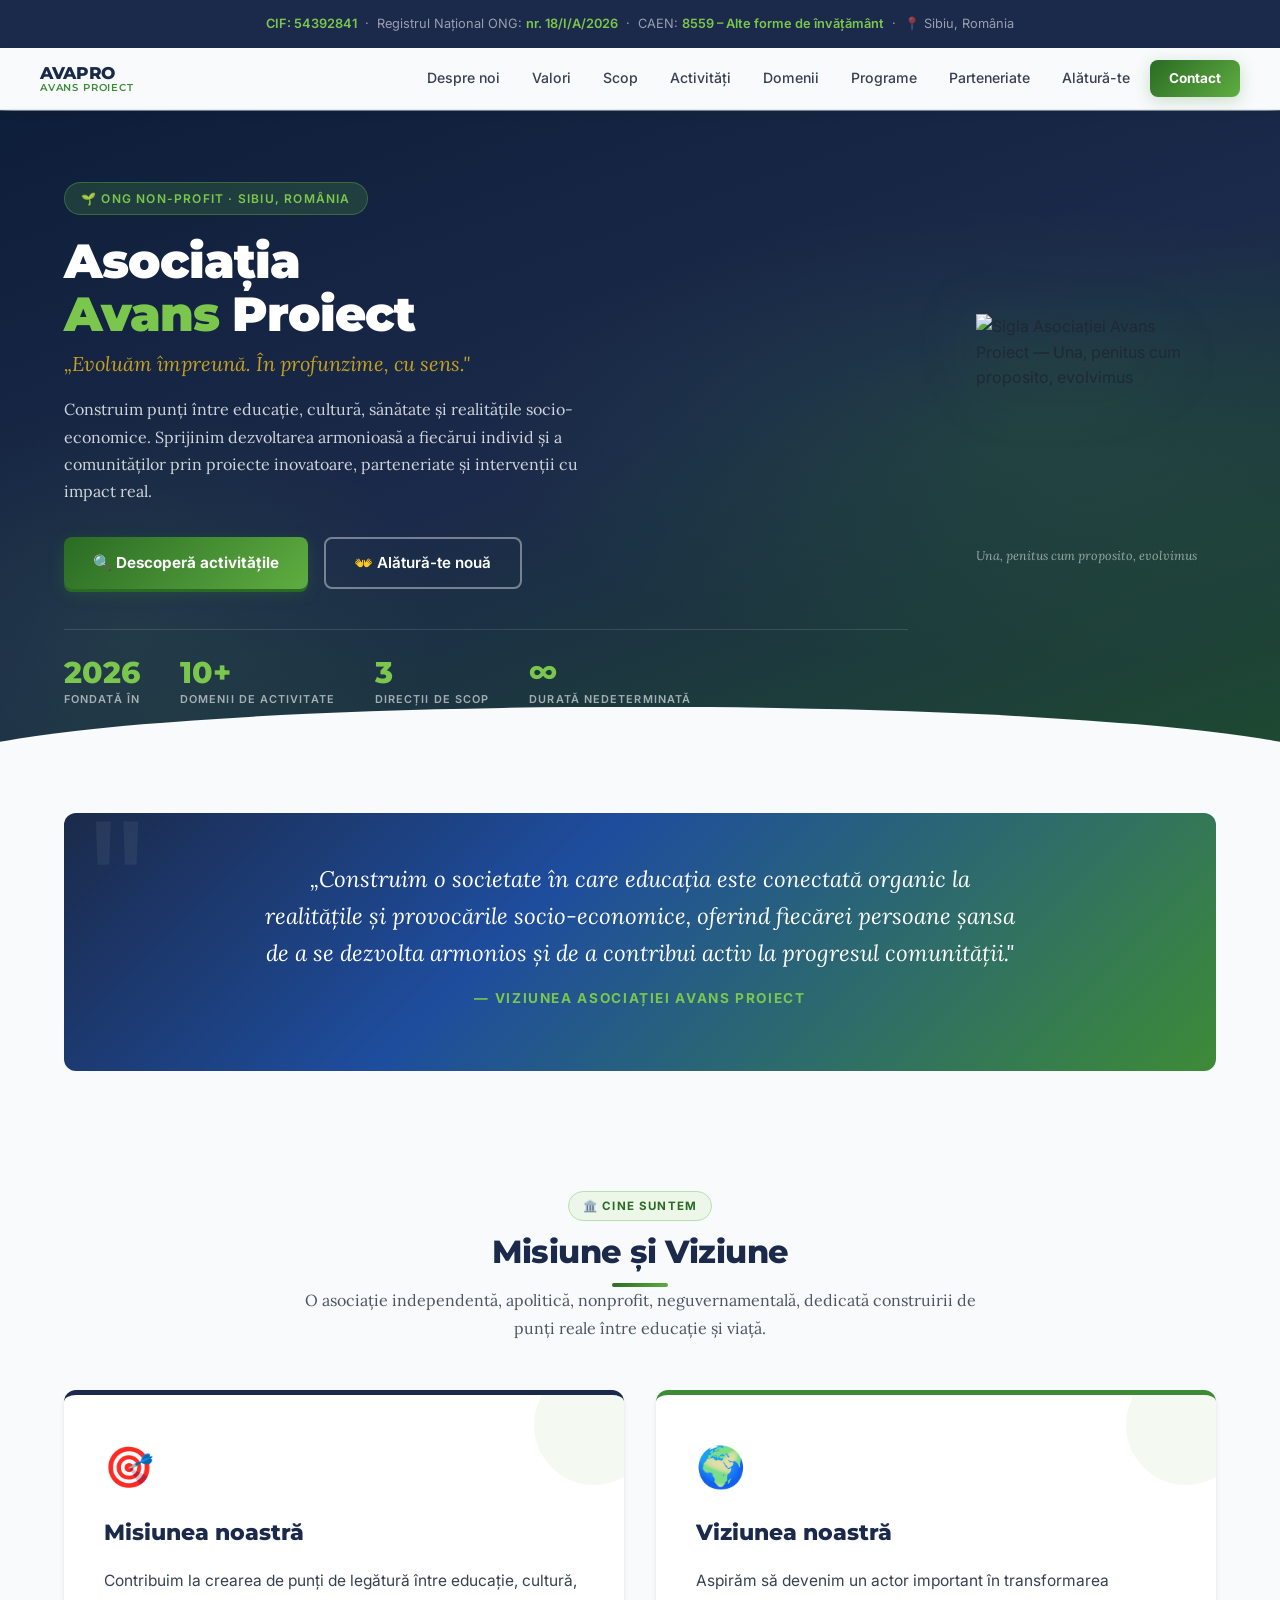
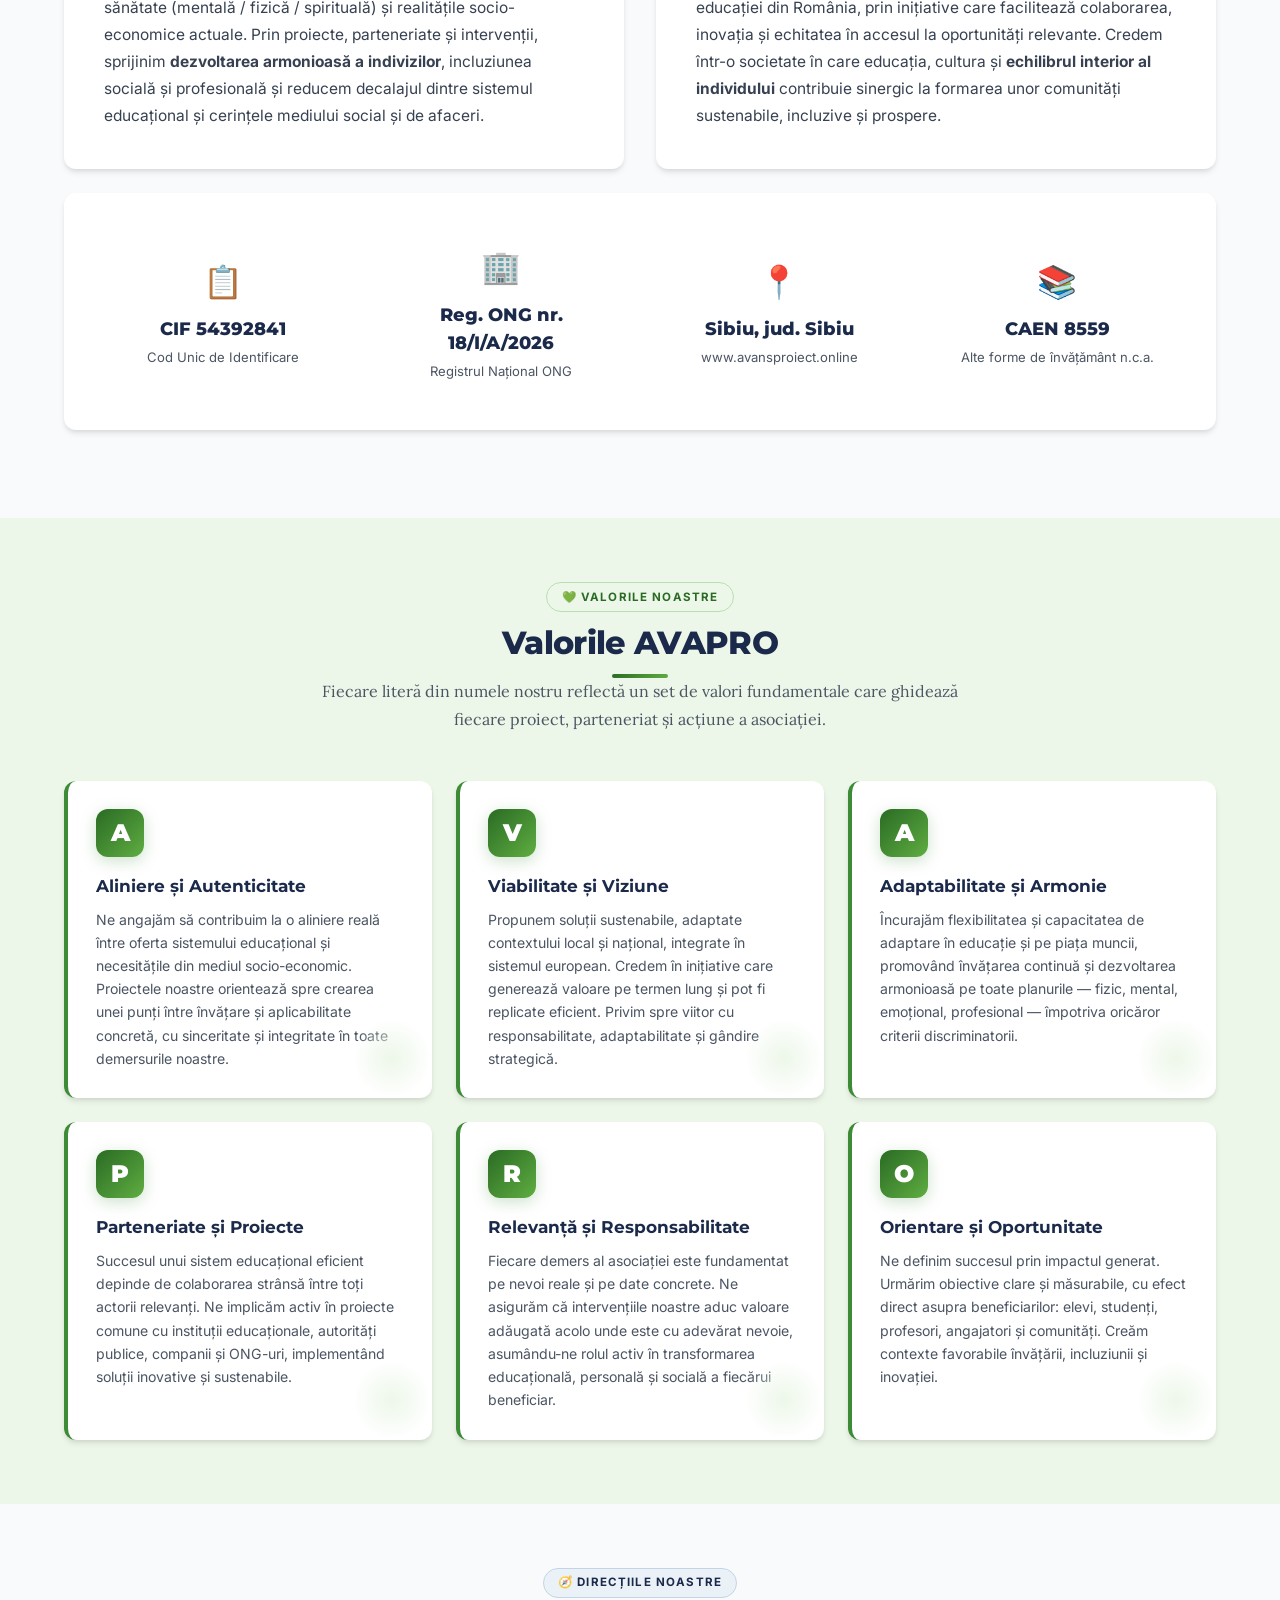
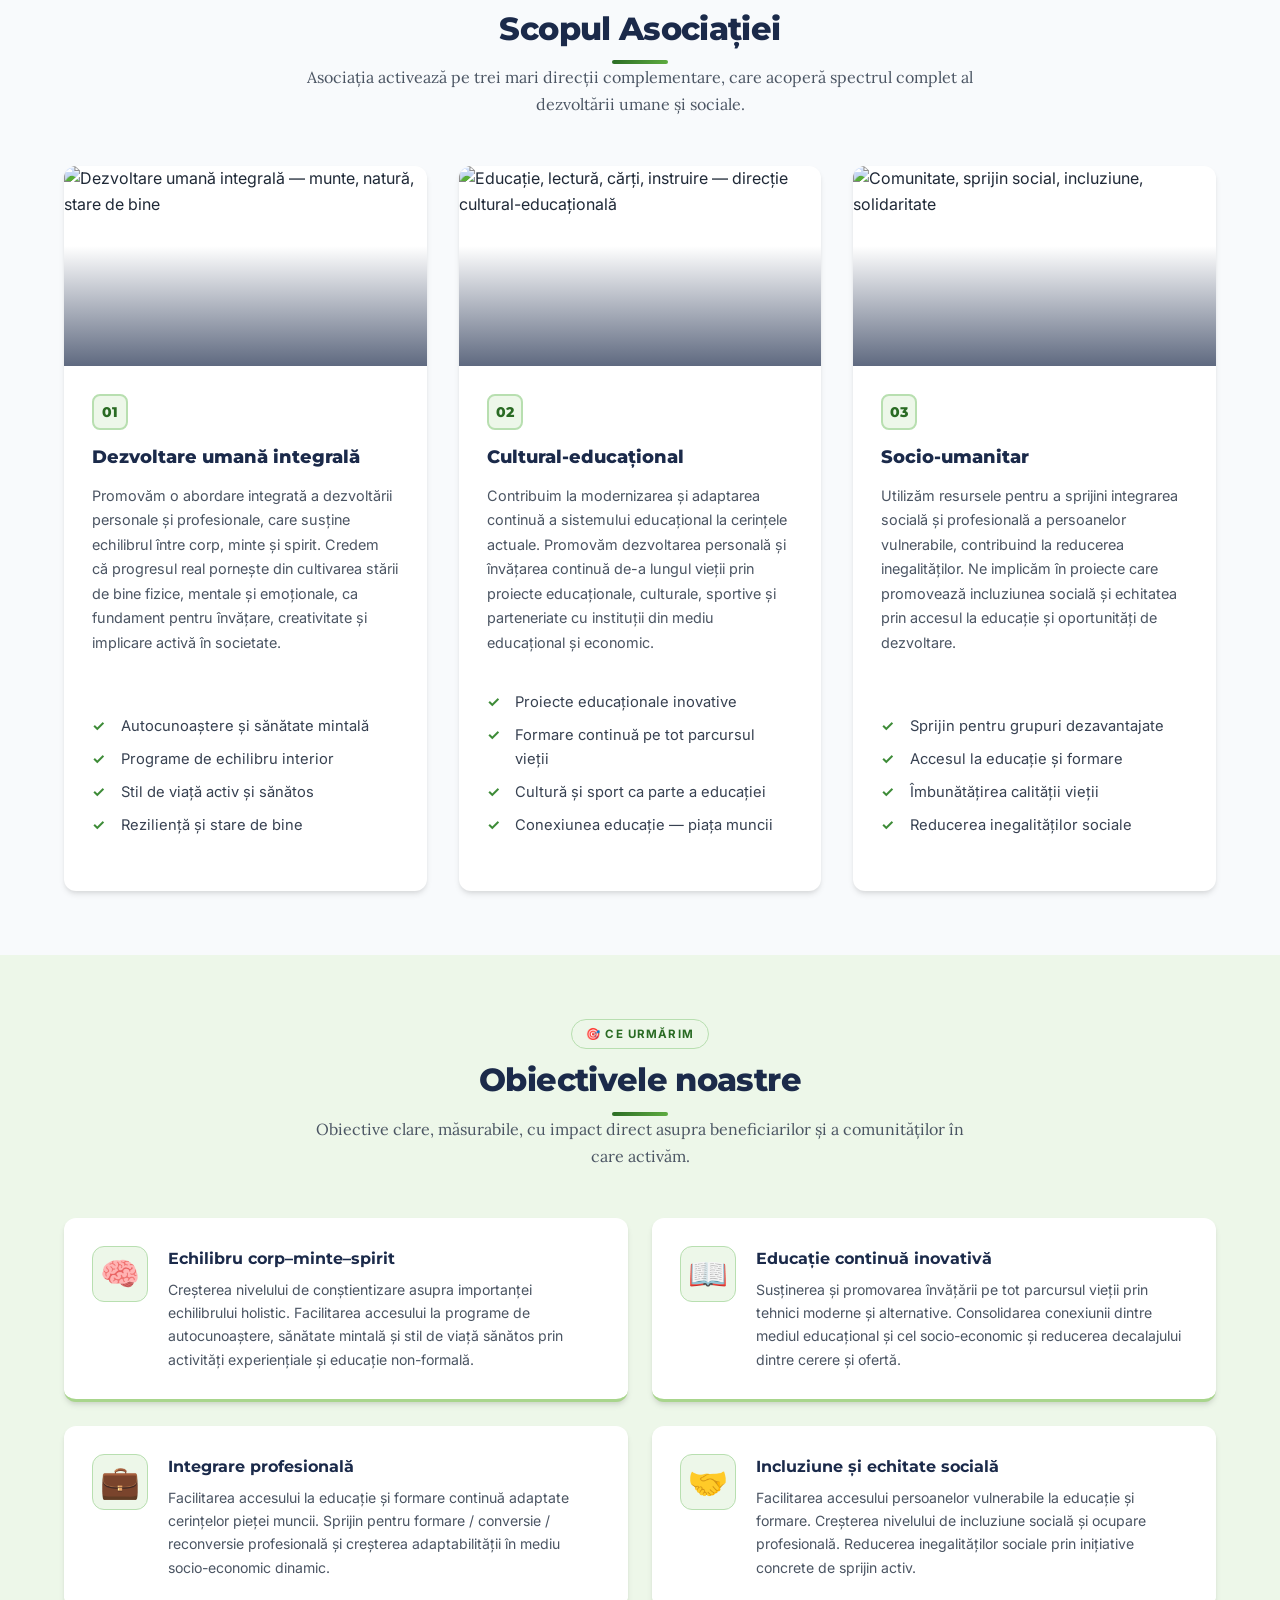
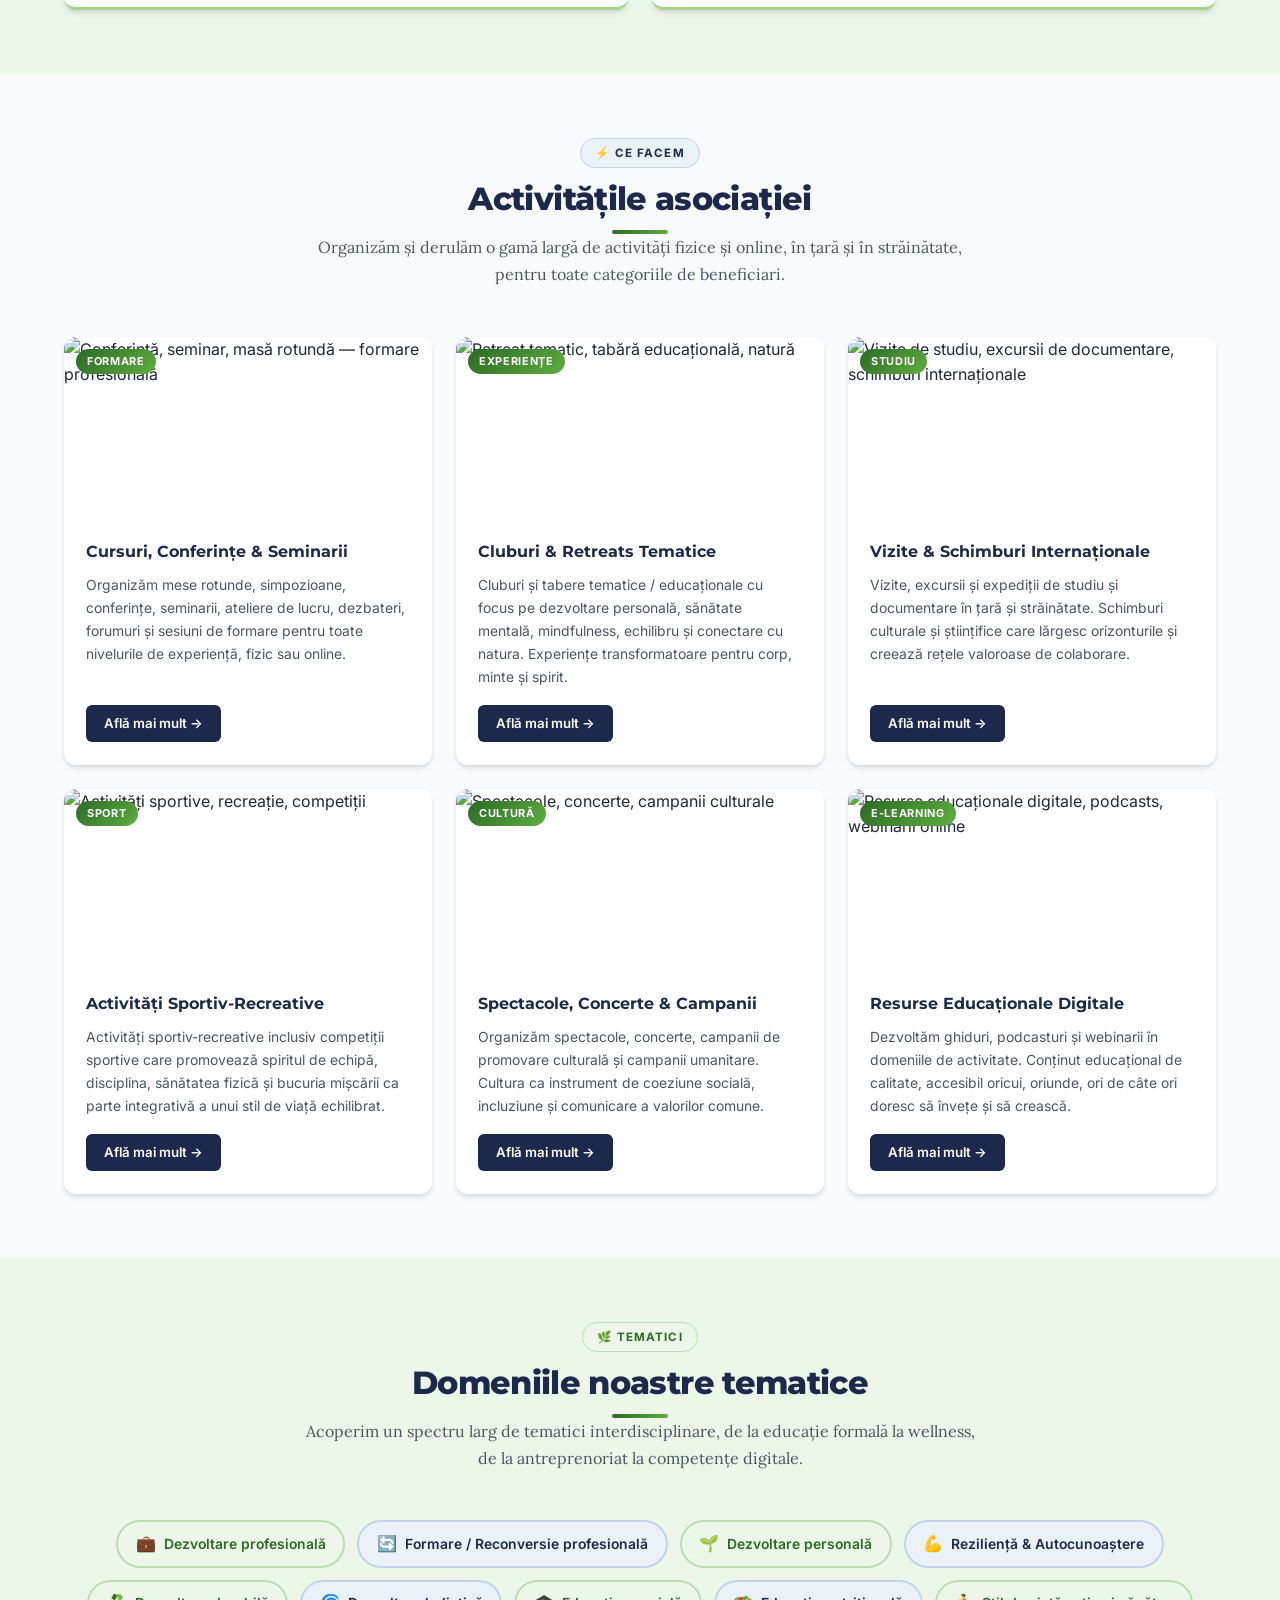
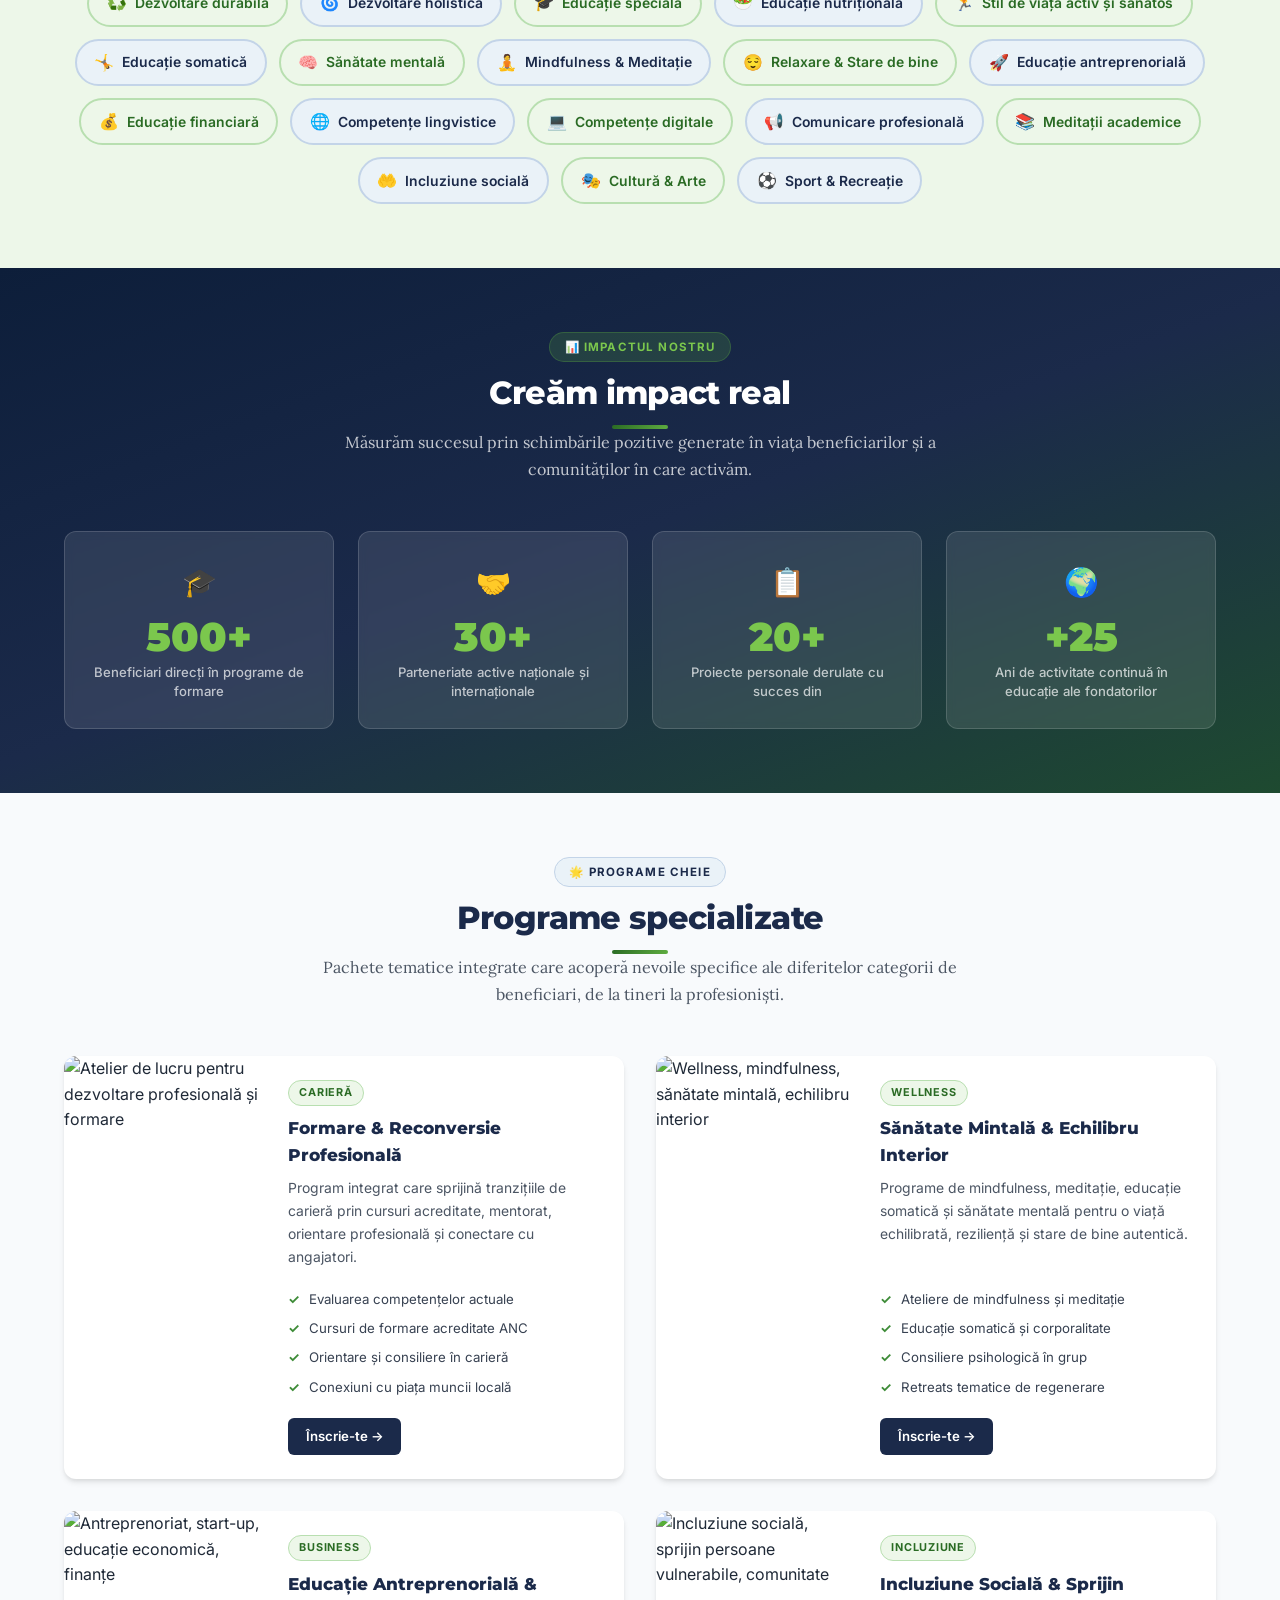
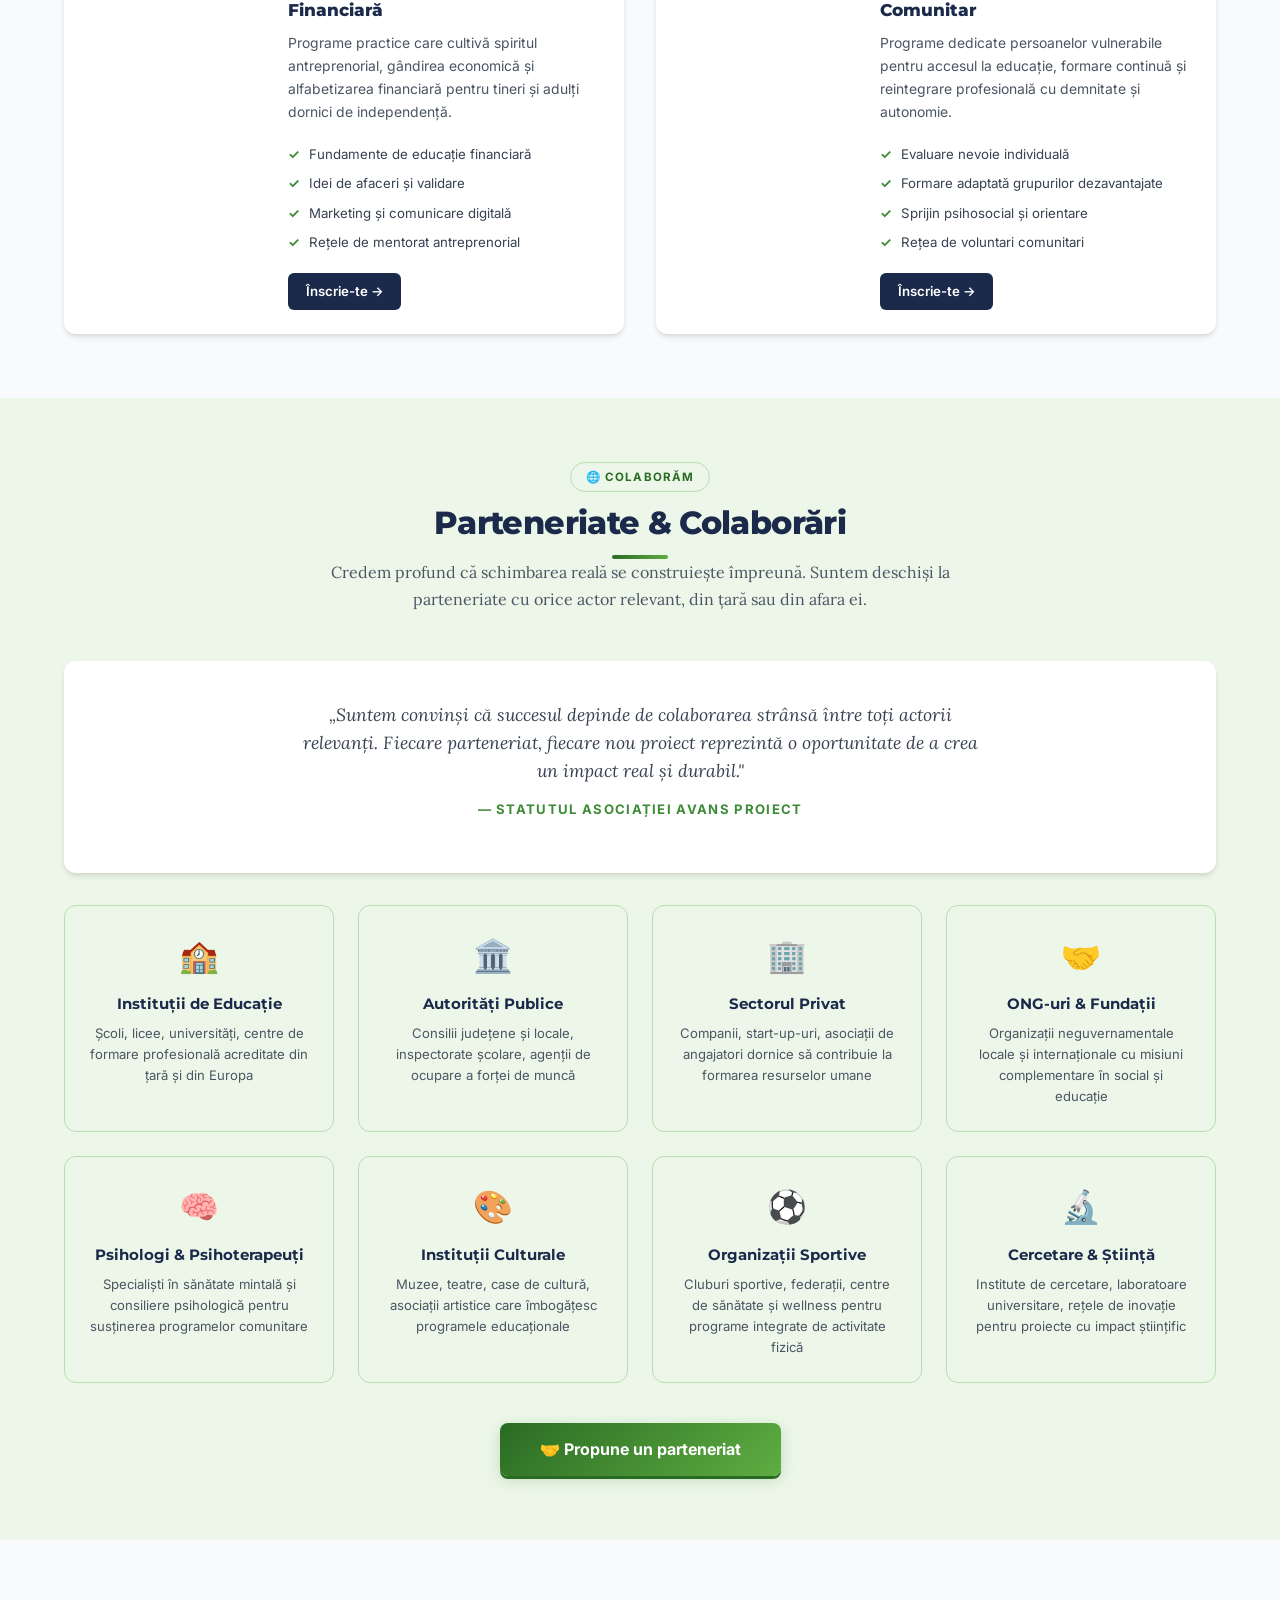
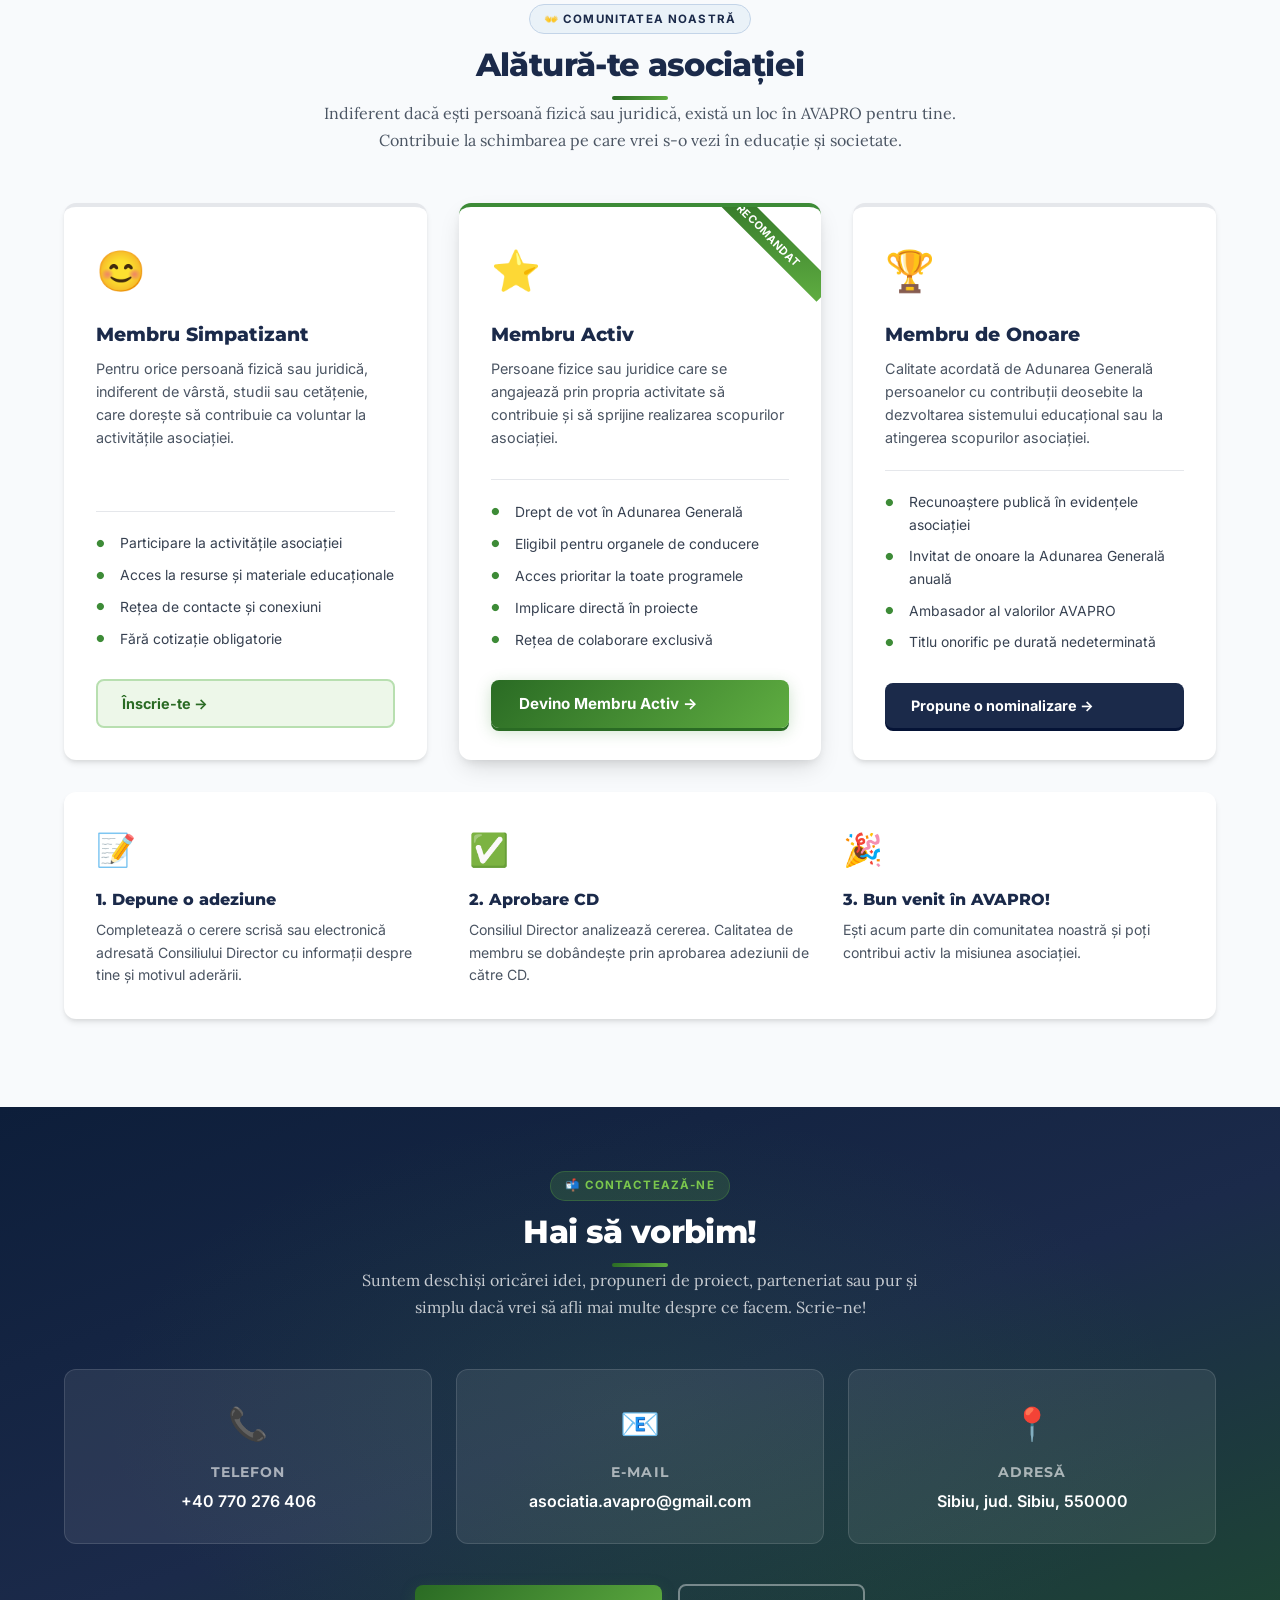
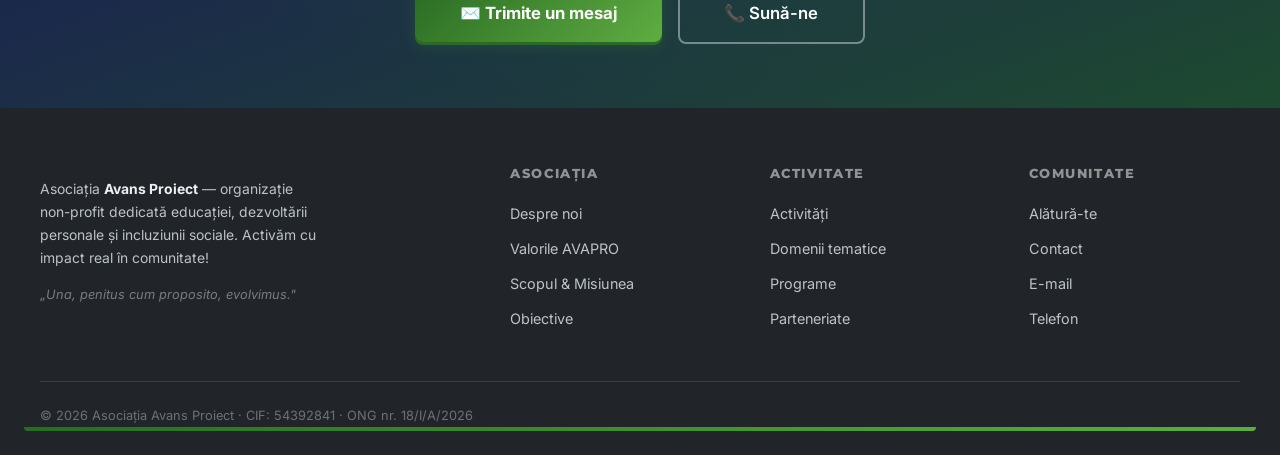
==== commit 950fc077: "Update index.html" ====
--- a/index.html
+++ b/index.html
@@ -1096,7 +1096,7 @@
                 <p>
                     Asociația <strong style="color:#ecf0f1;">Avans Proiect</strong> — organizație
                     non-profit dedicată educației, dezvoltării personale și incluziunii sociale.
-                    Fondată în 2015, activăm cu impact real în comunitate.
+                    Activăm cu impact real în comunitate!
                 </p>
                 <p style="margin-top:0.75rem; font-size:0.8rem; color:rgba(255,255,255,0.4);">
                     <em>„Una, penitus cum proposito, evolvimus."</em>
@@ -1136,8 +1136,7 @@
         </div>
 
         <div class="footer-legal">
-            <p>© 2015–2026 Asociația Avans Proiect · CUI xxxxxx · ONG nr. xxxxxx/A/2025</p>
-            <span>Sibiu, România · CAEN 8559</span>
+            <p>© 2026 Asociația Avans Proiect · CIF: 54392841 · ONG nr. 18/I/A/2026
         </div>
     </div>
     <div class="footer-green-strip"></div>
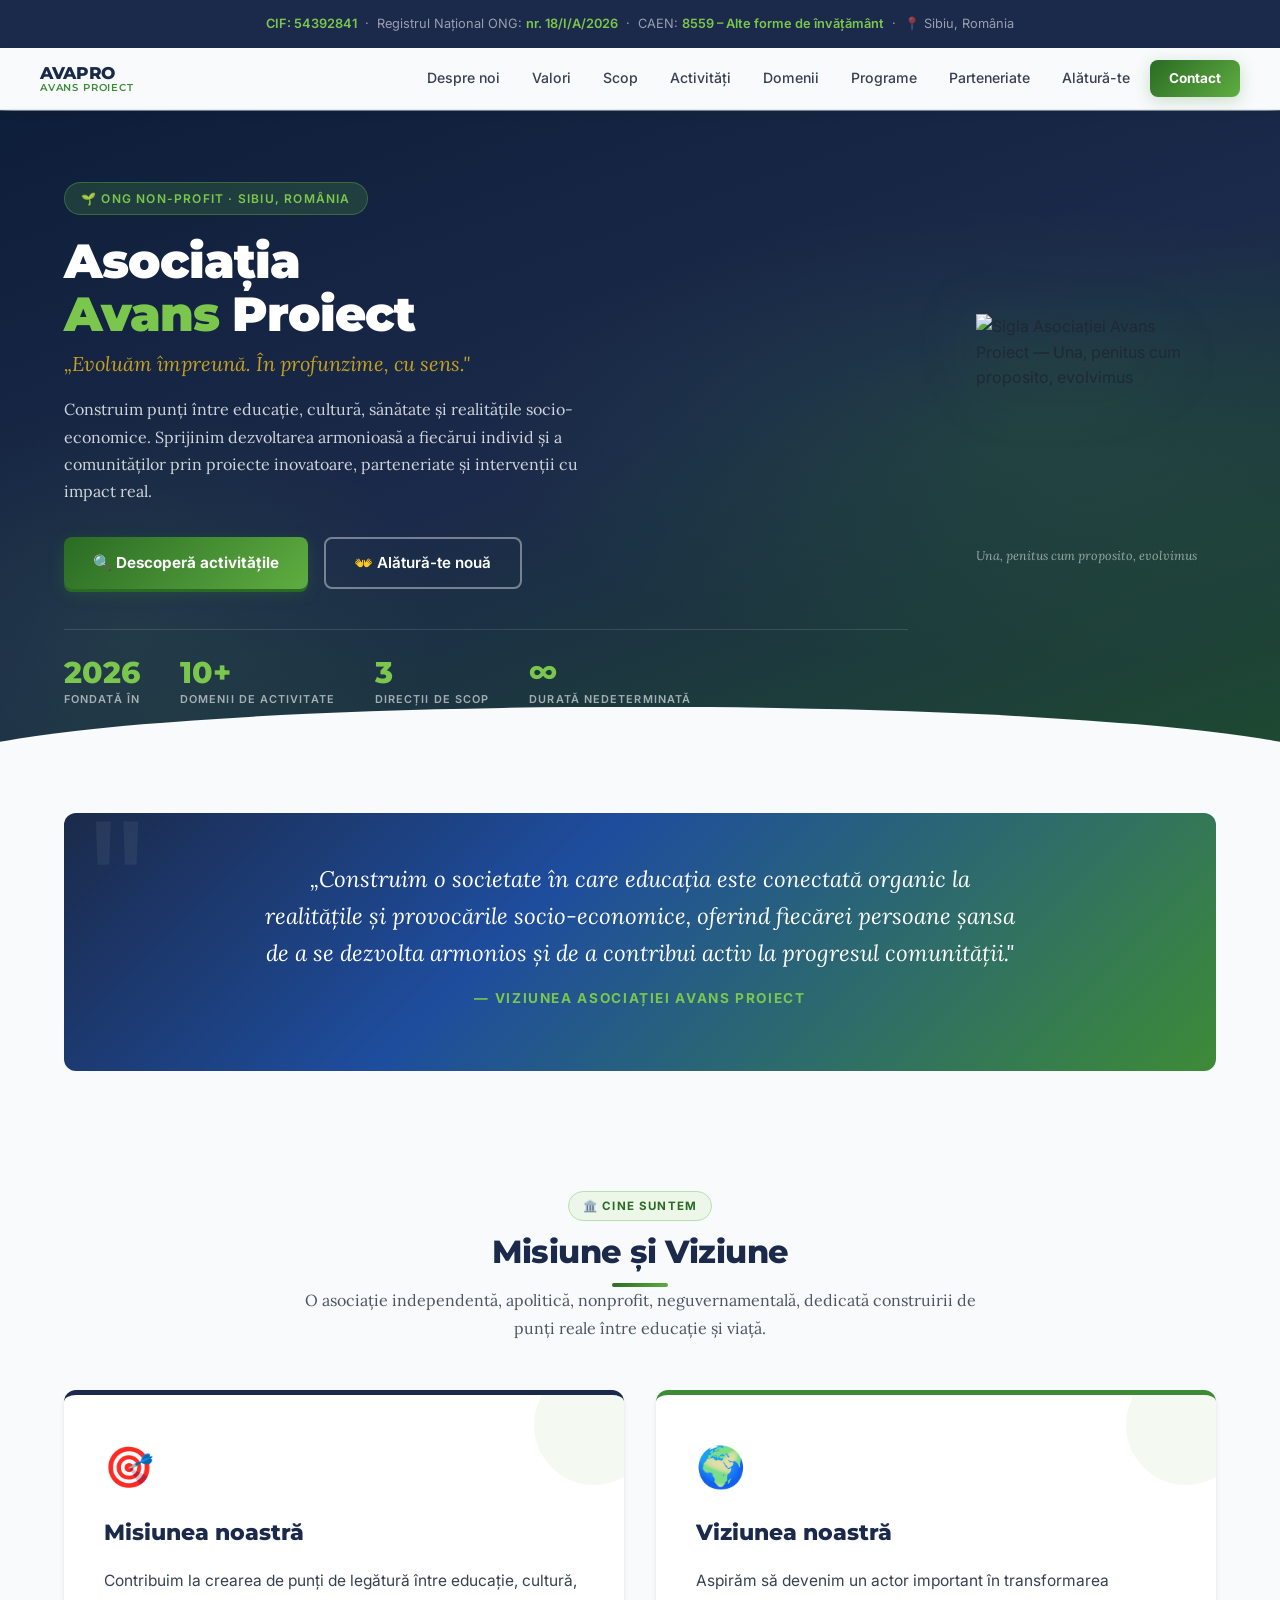
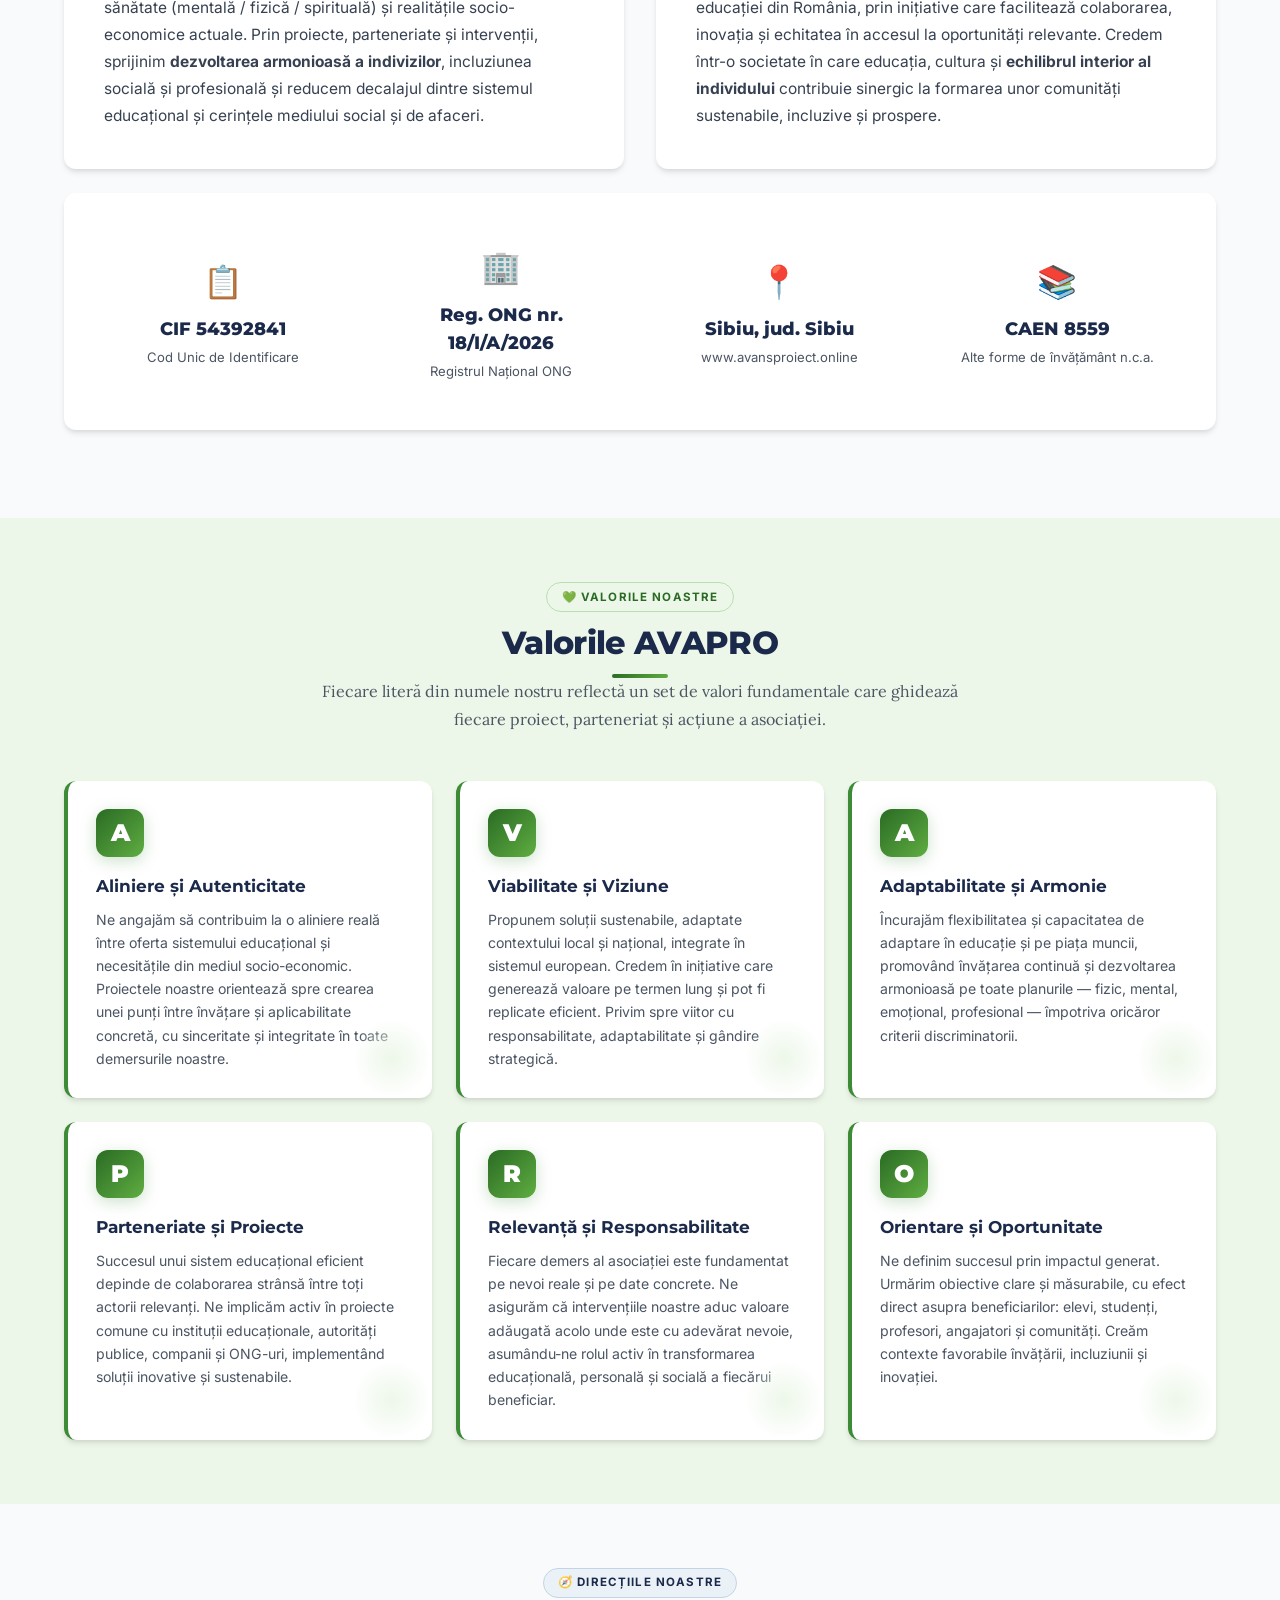
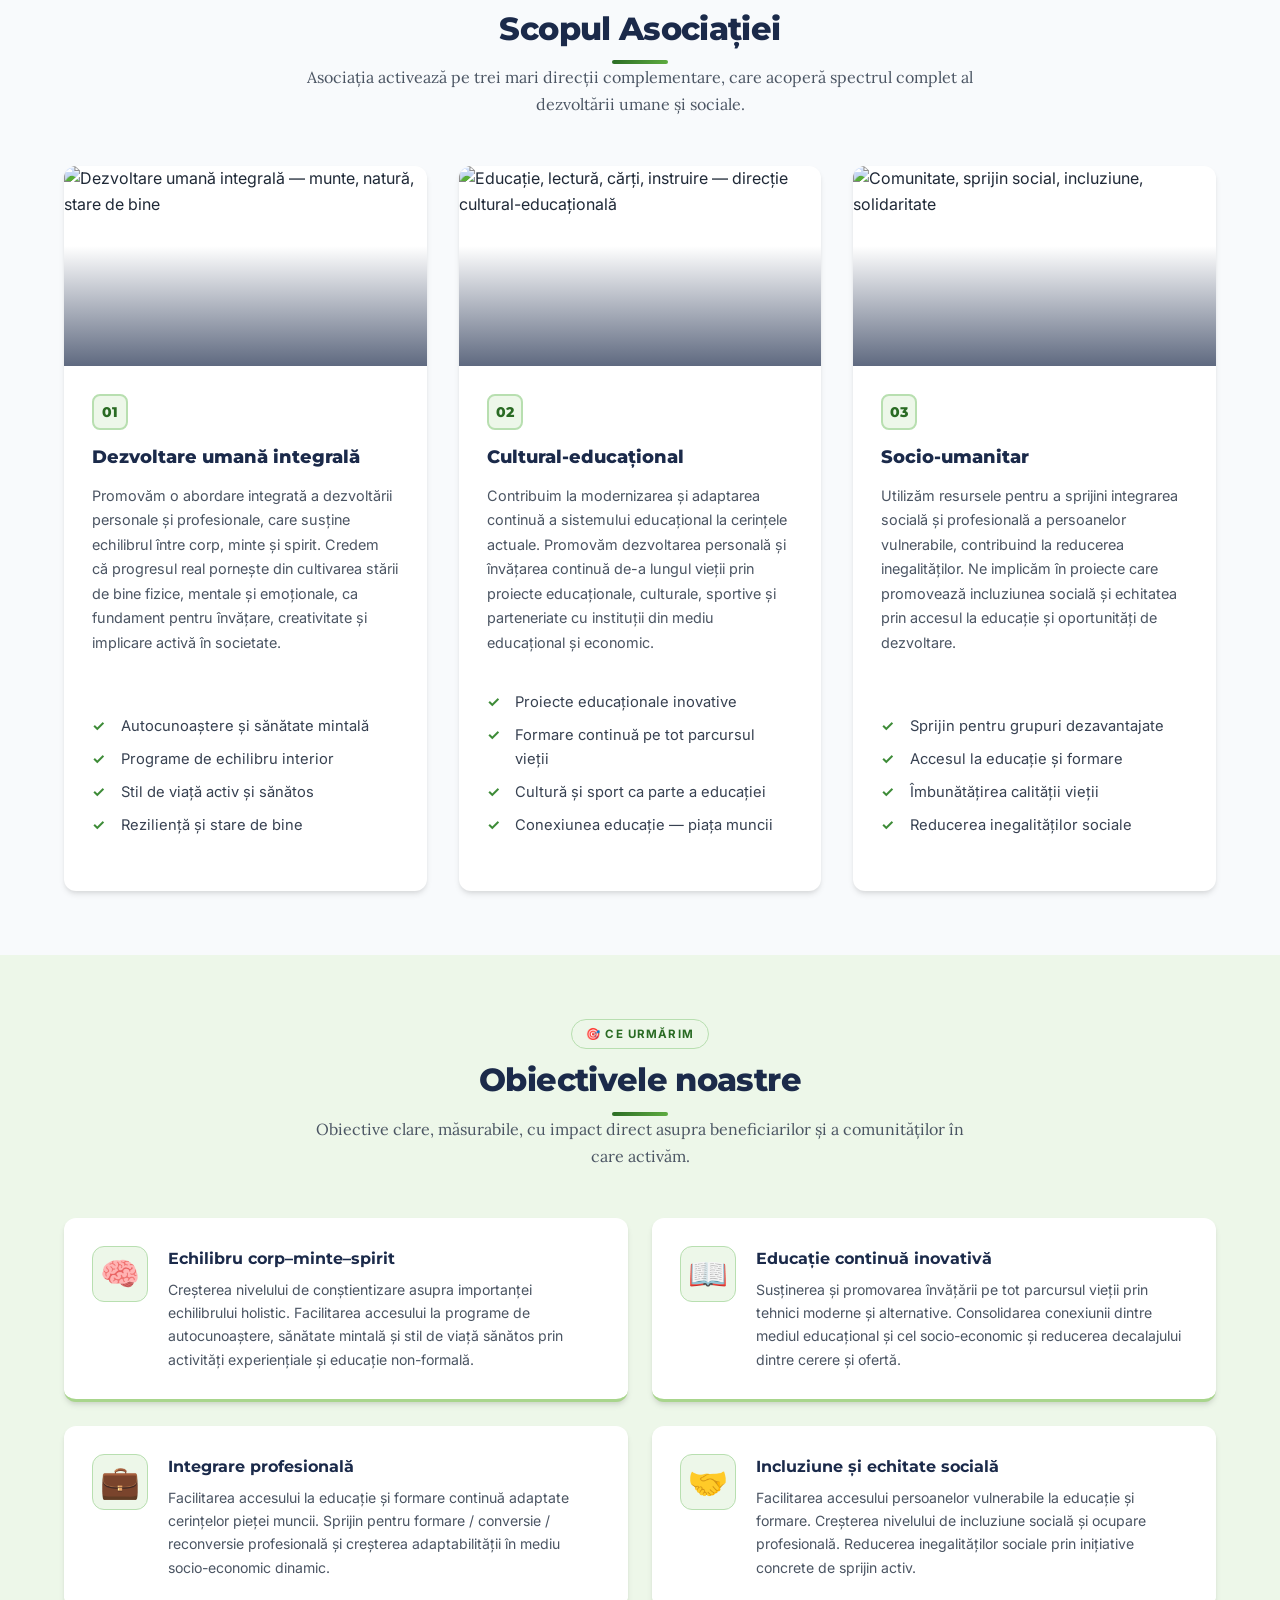
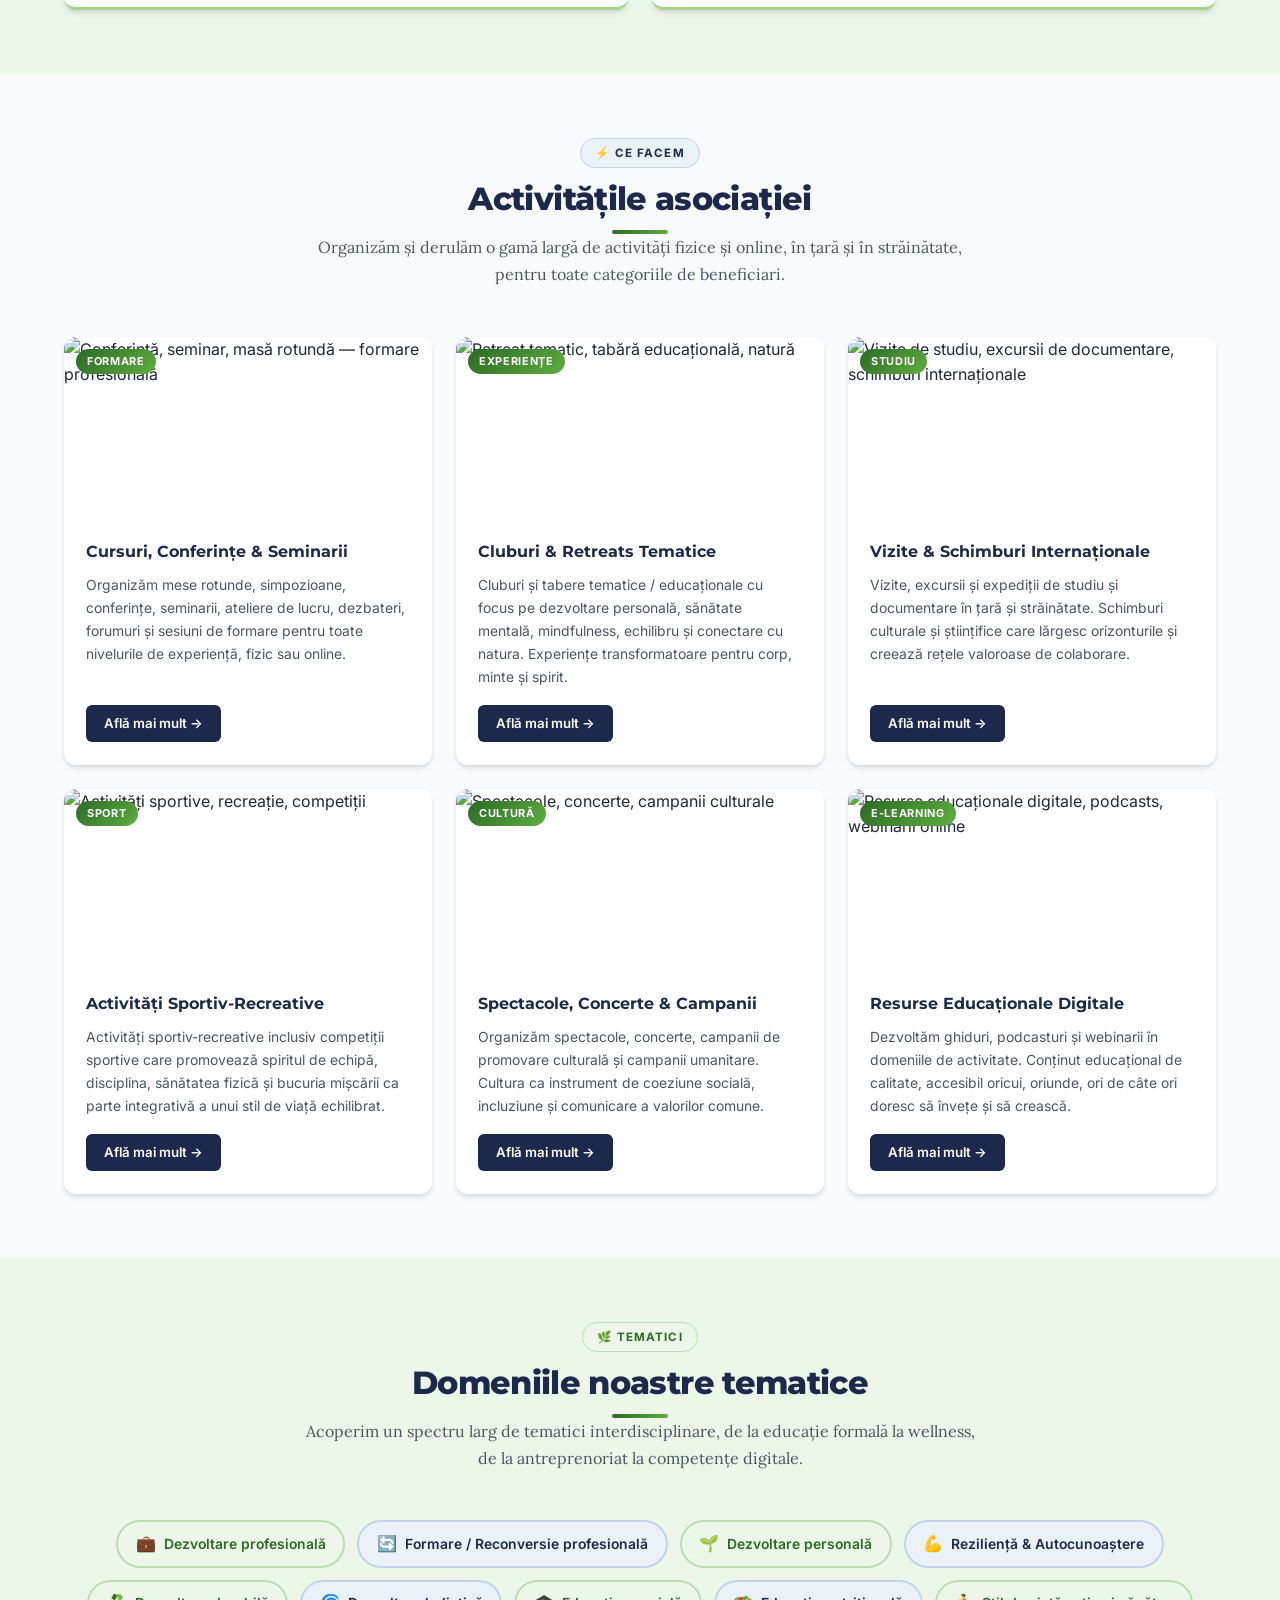
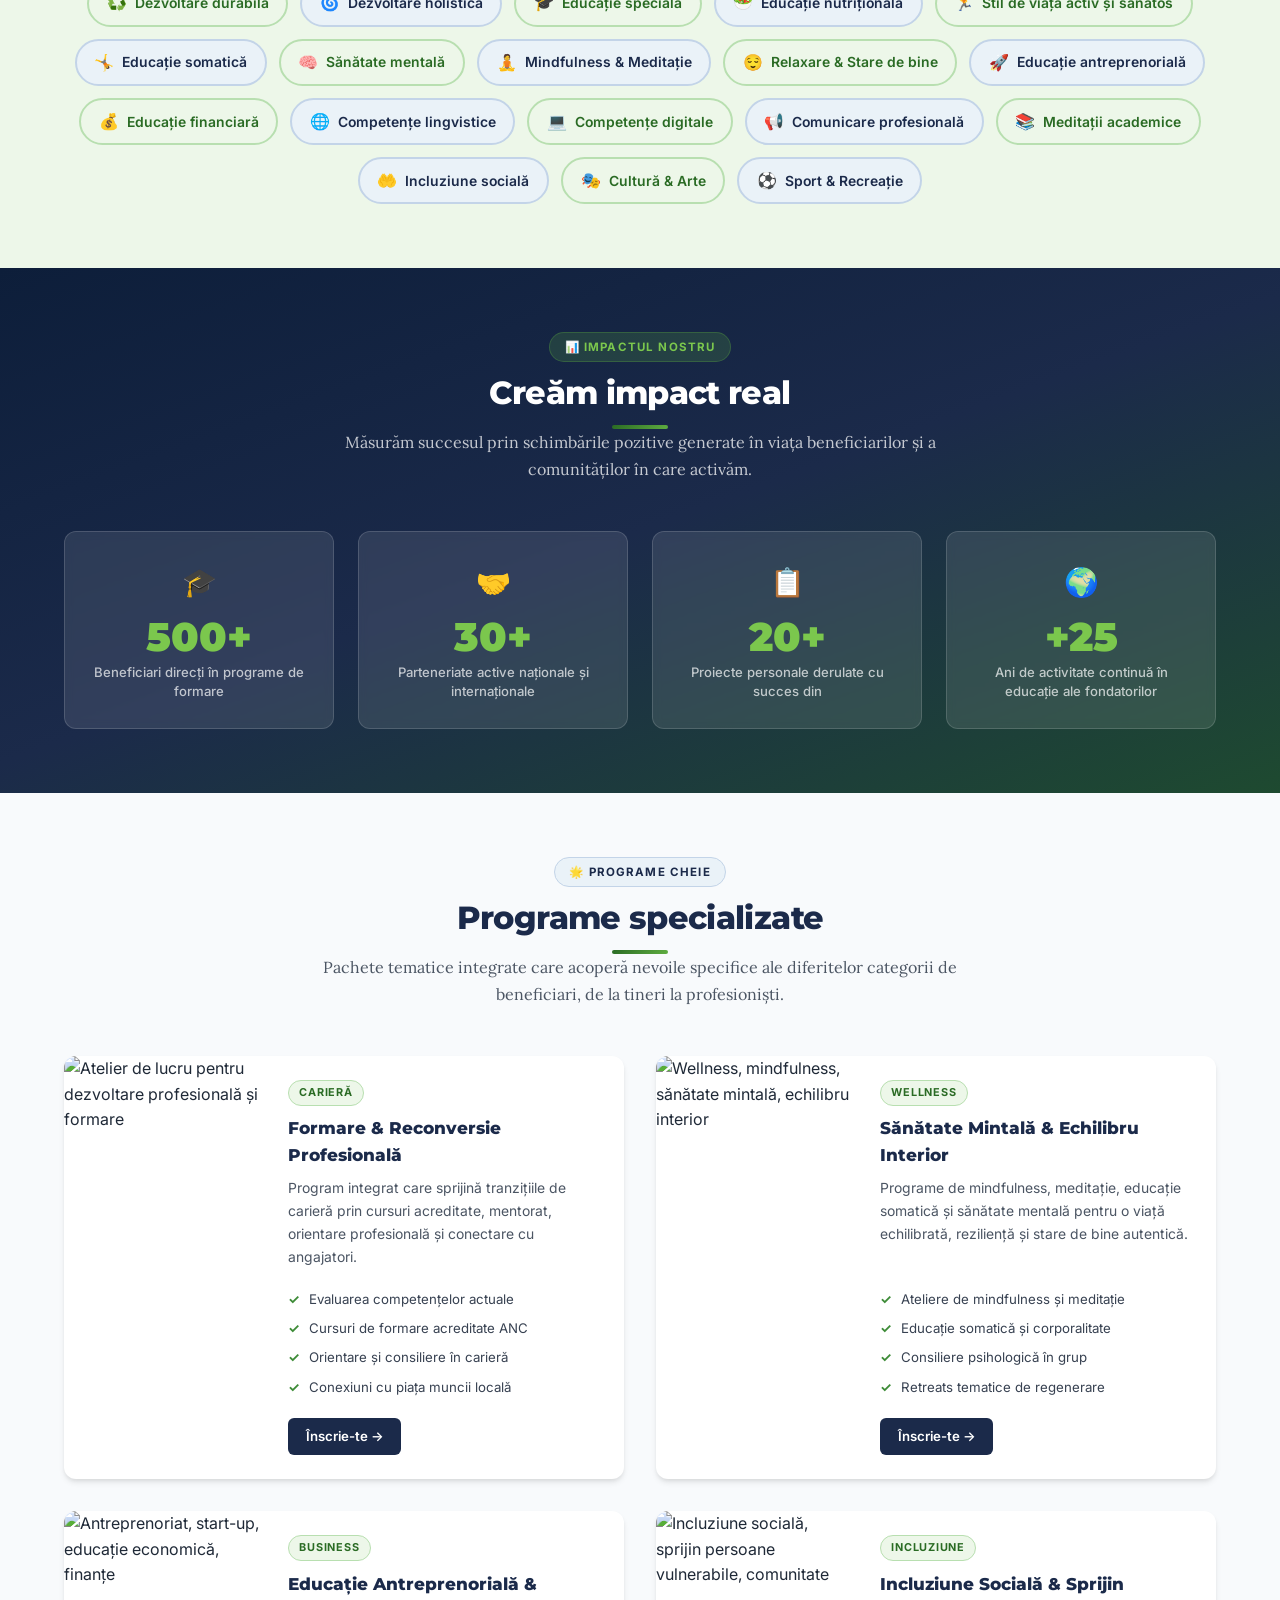
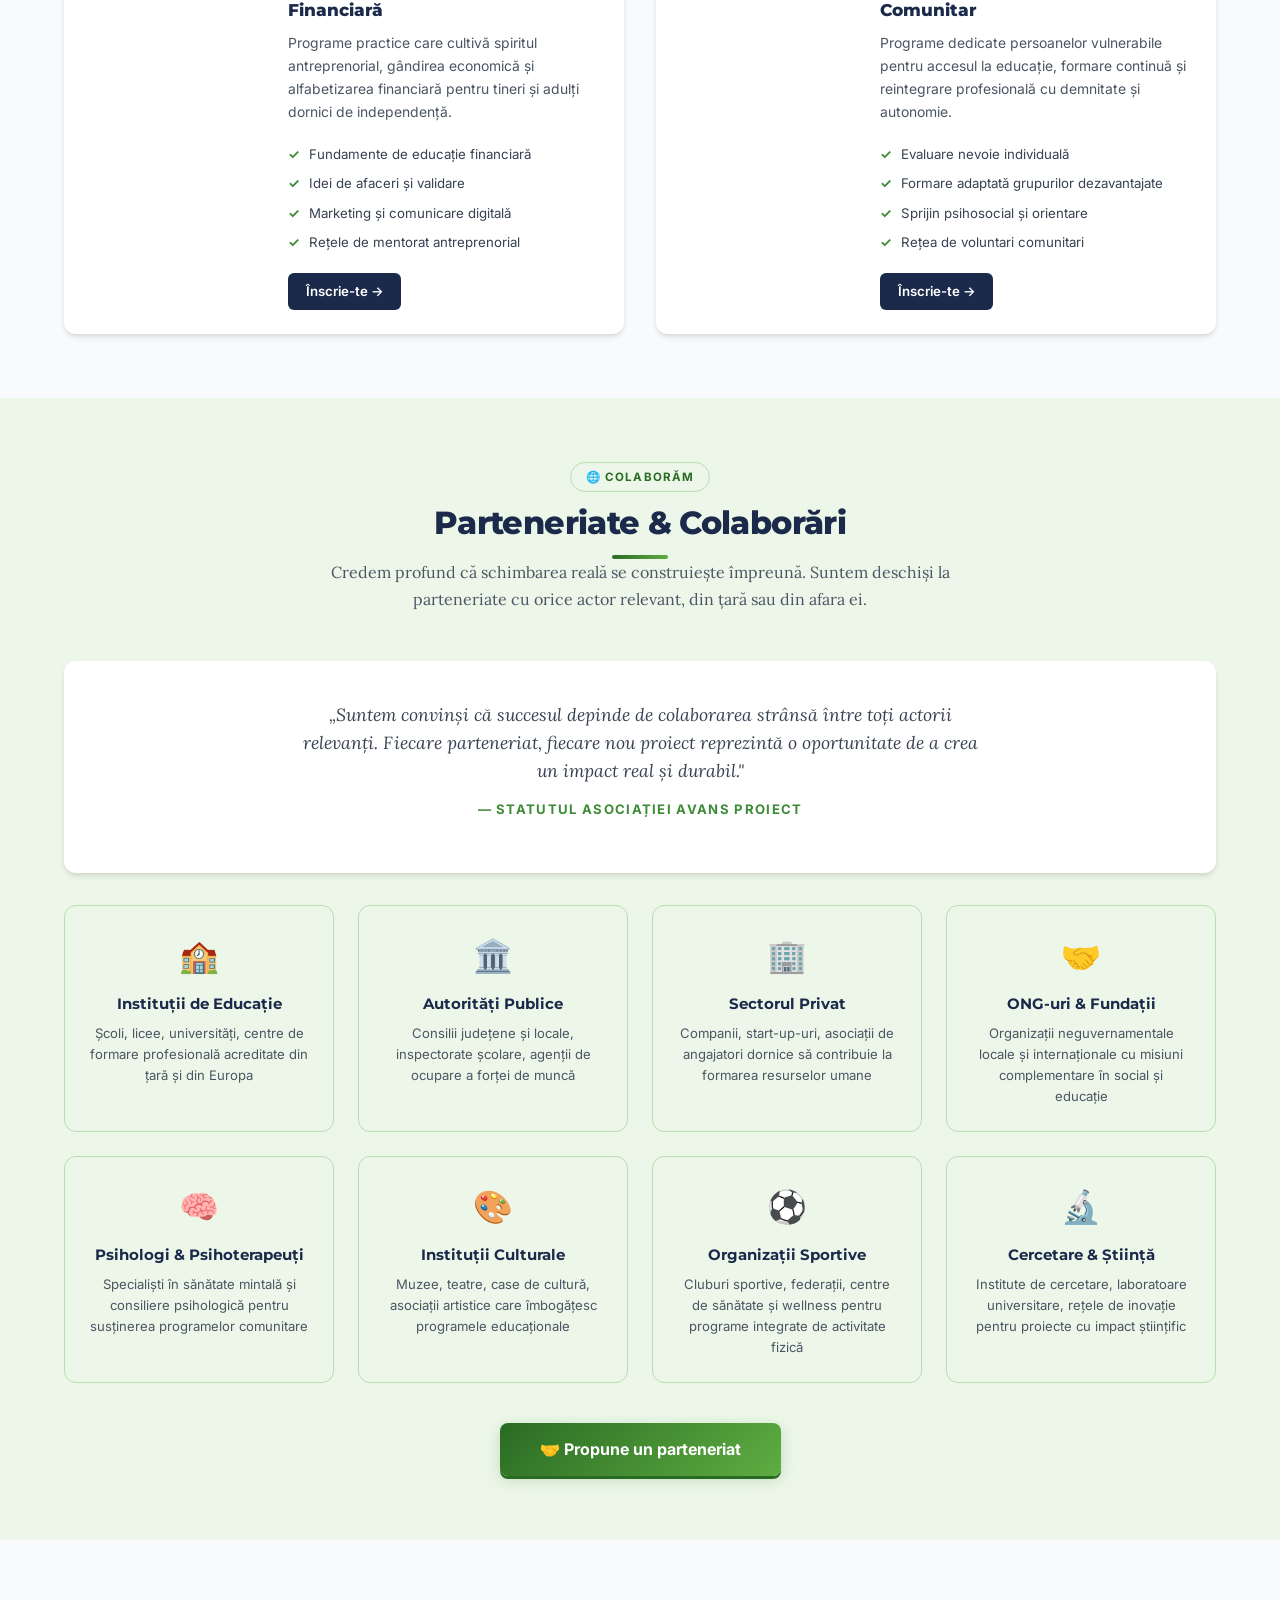
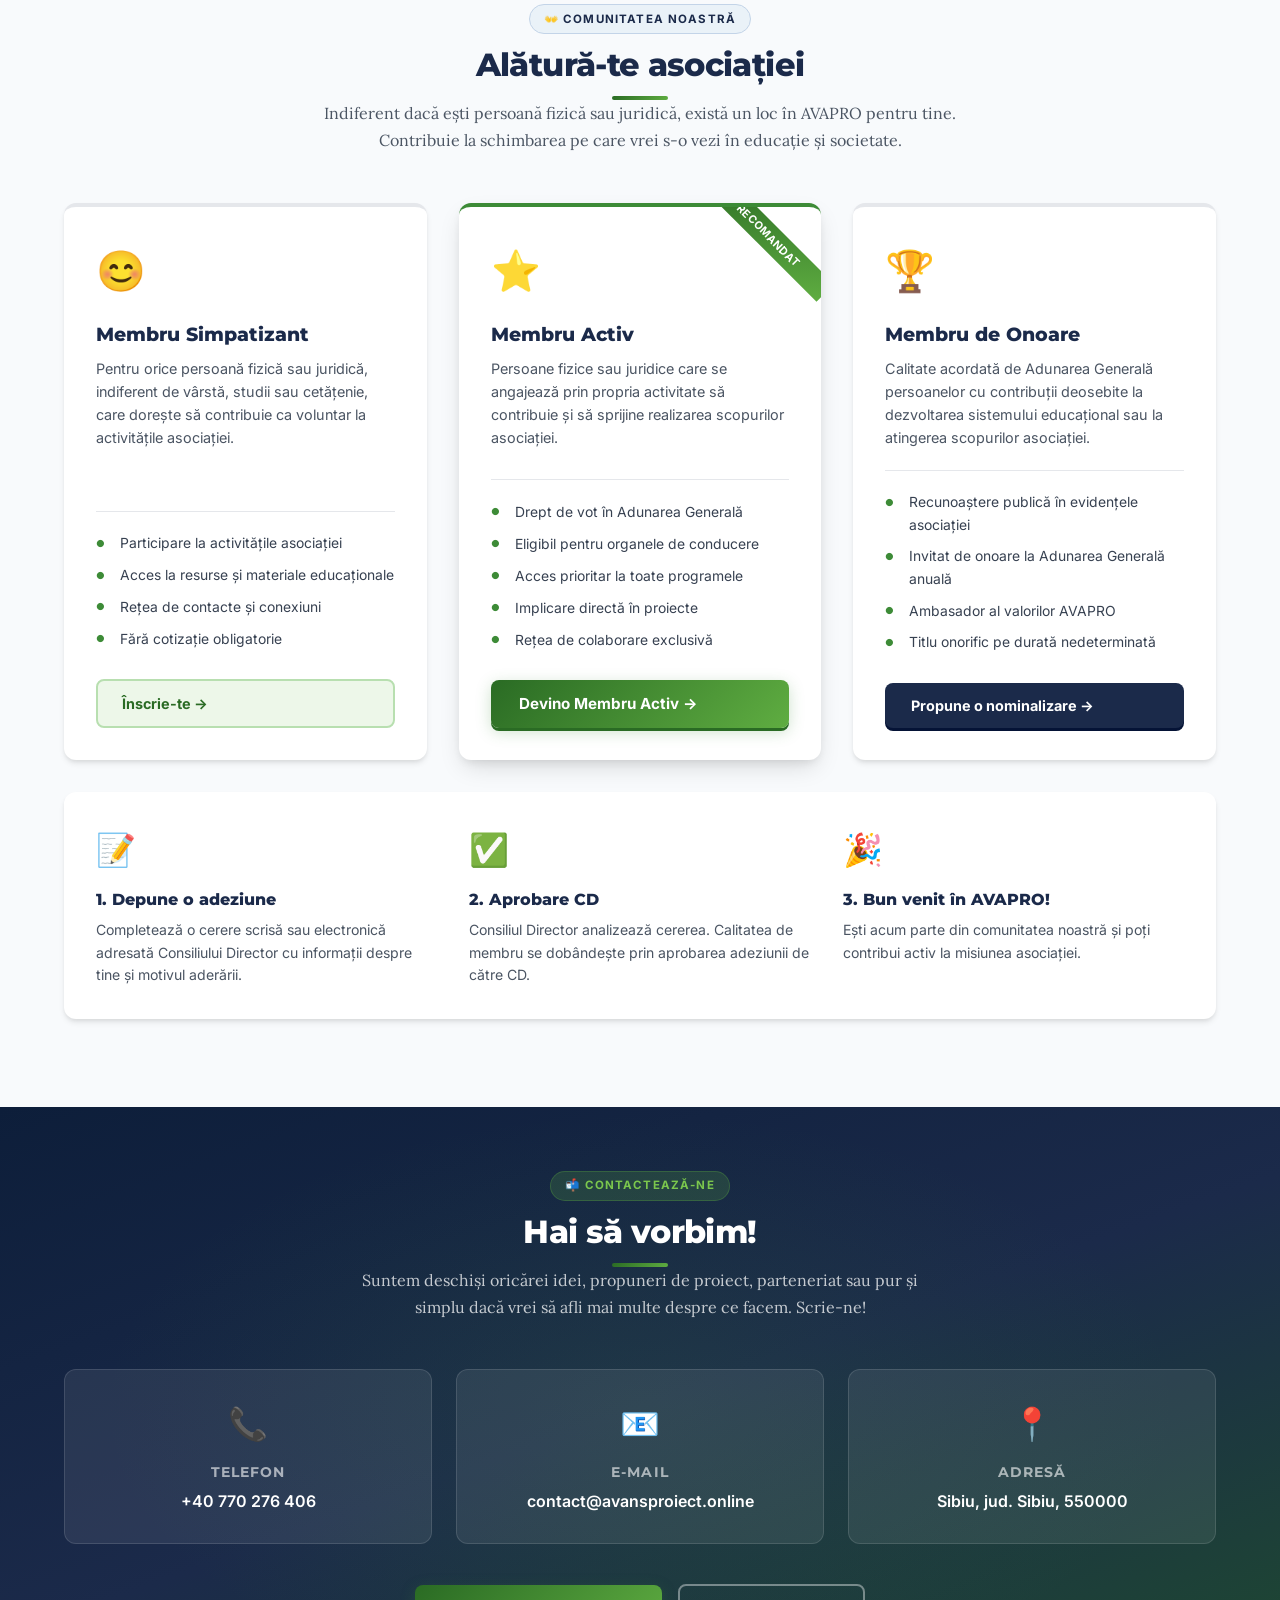
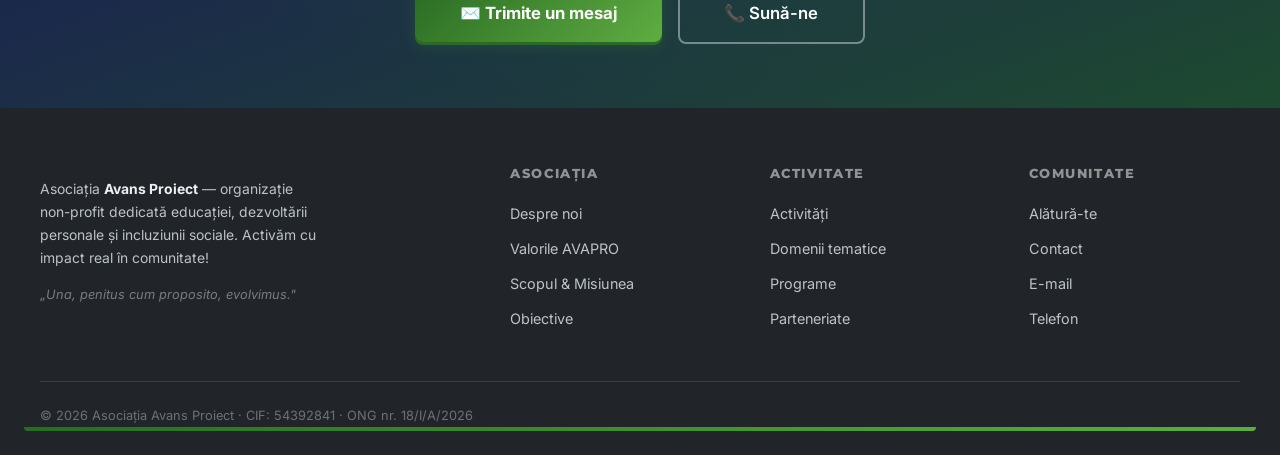
==== commit 7aaee069: "Update index.html" ====
--- a/index.html
+++ b/index.html
@@ -59,7 +59,7 @@
       "contactPoint": {
         "@type": "ContactPoint",
         "telephone": "+40770276406",
-        "email": "asociatia.avapro@gmail.com",
+        "email": "contact@avansproiect.online",
         "contactType": "Customer Service"
       },
       "foundingDate": "2026",
@@ -1055,7 +1055,7 @@
             <div class="contact-item">
                 <div class="contact-item-icon">📧</div>
                 <h4>E-mail</h4>
-                <a href="mailto:asociatia.avapro@gmail.com">asociatia.avapro@gmail.com</a>
+                <a href="mailto:contact@avansproiect.online">contact@avansproiect.online</a>
             </div>
 
             <div class="contact-item">
@@ -1067,7 +1067,7 @@
         </div>
 
         <div style="text-align:center; margin-top:2.5rem; position:relative;z-index:1;">
-            <a href="mailto:asociatia.avapro@gmail.com" class="btn" style="font-size:1.05rem; padding:0.95rem 2.8rem;">
+            <a href="mailto:contact@avansproiect.online" class="btn" style="font-size:1.05rem; padding:0.95rem 2.8rem;">
                 ✉️ Trimite un mesaj
             </a>
             &nbsp;&nbsp;
@@ -1128,7 +1128,7 @@
                 <ul class="footer-links">
                     <li><a href="#membri">Alătură-te</a></li>
                     <li><a href="#contact">Contact</a></li>
-                    <li><a href="mailto:asociatia.avapro@gmail.com">E-mail</a></li>
+                    <li><a href="mailto:contact@avansproiect.online">E-mail</a></li>
                     <li><a href="tel:+40770276406">Telefon</a></li>
                 </ul>
             </div>
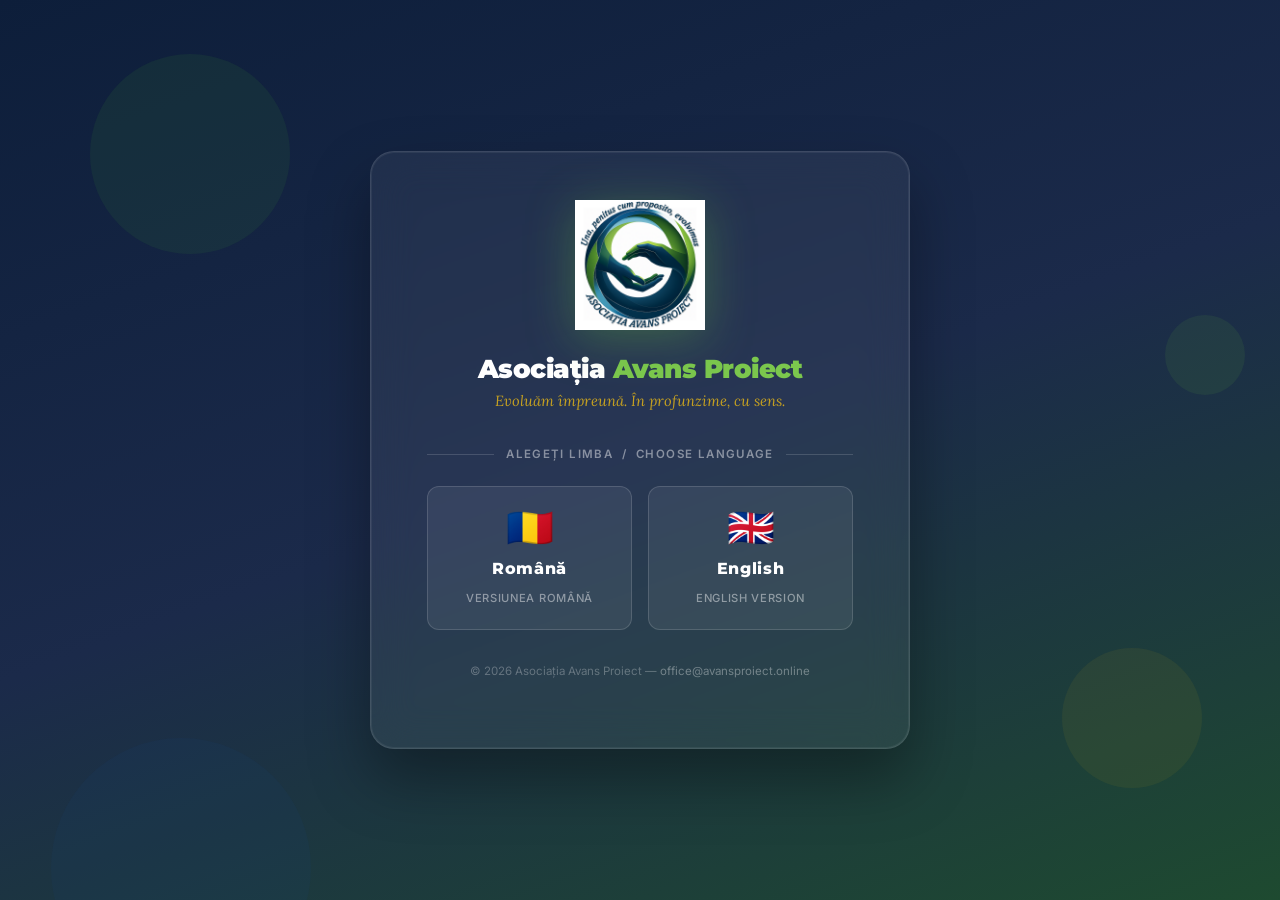
==== commit f3ce0384: "indexare+engleza" ====
--- a/index.html
+++ b/index.html
@@ -1,1210 +1,259 @@
 <!DOCTYPE html>
 <html lang="ro">
 <head>
-       <!-- ========== META SEO ========== -->
     <meta charset="UTF-8" />
-	<!-- Google tag (gtag.js) -->
-	<script async src="https://www.googletagmanager.com/gtag/js?id=G-6F5QQZ0C1C"></script>
-	<script>
-	  window.dataLayer = window.dataLayer || [];
-	  function gtag(){dataLayer.push(arguments);}
-	  gtag('js', new Date());
-
-	  gtag('config', 'G-6F5QQZ0C1C');
-	</script>
     <meta name="viewport" content="width=device-width, initial-scale=1.0" />
     <meta http-equiv="X-UA-Compatible" content="IE=edge" />
-
-    <title>Asociația Avans Proiect (AVAPRO) — Evoluăm împreună. În profunzime, cu sens.</title>
-    <meta name="description" content="Asociația Avans Proiect (AVAPRO) conectează educația cu realitățile socio-economice prin proiecte de formare, dezvoltare personală, incluziune socială și cultură. Sibiu, România." />
-    <meta name="keywords" content="AVAPRO, Avans Proiect, asociatie, educatie, formare profesionala, dezvoltare personala, incluziune sociala, Sibiu, ONG Romania, proiecte educationale, mindfulness, antreprenoriat" />
-    <meta name="author" content="Asociația Avans Proiect" />
-    <meta name="robots" content="index, follow" />
+    <title>Asociația Avans Proiect (AVAPRO)</title>
+    <meta name="description" content="Asociația Avans Proiect (AVAPRO) — Sibiu, România. Alegeți limba / Choose your language." />
     <link rel="canonical" href="https://avansproiect.online/" />
-
-    <!-- ========== OPEN GRAPH ========== -->
-    <meta property="og:type" content="website" />
-    <meta property="og:url" content="https://www.avansproiect.online/" />
-    <meta property="og:title" content="Asociația Avans Proiect (AVAPRO) — Evoluăm împreună. În profunzime, cu sens." />
-    <meta property="og:description" content="ONG non-profit din Sibiu care construiește punți între educație, cultură, sănătate și realitățile socio-economice. Proiecte de formare, dezvoltare personală și incluziune socială." />
-    <meta property="og:image" content="https://avansproiect.online/imagini/siglaavapro.png" />
-    <meta property="og:image:width" content="1200" />
-    <meta property="og:image:height" content="630" />
-    <meta property="og:locale" content="ro_RO" />
-    <meta property="og:site_name" content="Asociația Avans Proiect — AVAPRO" />
-
-    <!-- ========== TWITTER CARD ========== -->
-    <meta name="twitter:card" content="summary_large_image" />
-    <meta name="twitter:title" content="Asociația Avans Proiect (AVAPRO)" />
-    <meta name="twitter:description" content="Conectăm educația cu realitățile socio-economice prin proiecte inovatoare de formare și incluziune." />
-    <meta name="twitter:image" content="https://avansproiect.online/imagini/siglaavapro.png" />
-
-    <!-- ========== STRUCTURED DATA — Organization ========== -->
-    <script type="application/ld+json">
-    {
-      "@context": "https://schema.org",
-      "@type": "NGO",
-      "name": "Asociația Avans Proiect",
-      "alternateName": "AVAPRO",
-      "url": "https://www.avansproiect.online",
-      "logo": "https://avansproiect.online/imagini/siglaavapro.png",
-      "description": "Asociație non-profit care contribuie la crearea de punți de legătură între educație, cultură, sănătate și realitățile socio-economice actuale.",
-      "address": {
-        "@type": "PostalAddress",
-        "streetAddress": "Sibiu",
-        "addressLocality": "Sibiu",
-        "postalCode": "550000",
-        "addressCountry": "RO"
-      },
-      "contactPoint": {
-        "@type": "ContactPoint",
-        "telephone": "+40770276406",
-        "email": "contact@avansproiect.online",
-        "contactType": "Customer Service"
-      },
-      "foundingDate": "2026",
-      "taxID": "xxxxxxxx",
-      "areaServed": "RO",
-      "slogan": "Evoluăm împreună. În profunzime, cu sens."
-    }
-    </script>
-
-    <!-- ========== FONTS ========== -->
-    <link rel="preconnect" href="https://fonts.googleapis.com" />
-    <link rel="preconnect" href="https://fonts.gstatic.com" crossorigin />
-    <link href="https://fonts.googleapis.com/css2?family=Montserrat:wght@400;500;600;700;800;900&family=Lora:ital,wght@0,400;0,600;0,700;1,400;1,600&family=Inter:wght@400;500;600;700;800&display=swap" rel="stylesheet" />
-
-    <!-- ========== CSS ========== -->
-    <link rel="stylesheet" href="avapro.css" />
+    <link rel="alternate" hreflang="ro" href="https://avansproiect.online/index_RO.html" />
+    <link rel="alternate" hreflang="en" href="https://avansproiect.online/index_EN.html" />
+    <link rel="alternate" hreflang="x-default" href="https://avansproiect.online/" />
+
+    <link href="avapro.css" rel="stylesheet" />
+
+    <style>
+        /* ── Splash-specific layout ── */
+        body {
+            background: var(--gradient-hero);
+            display: flex;
+            flex-direction: column;
+            align-items: center;
+            justify-content: center;
+            min-height: 100vh;
+            overflow: hidden;
+        }
+
+        /* Fundal decorativ */
+        .bg-orbs {
+            position: fixed;
+            inset: 0;
+            pointer-events: none;
+        }
+        .bg-orbs span {
+            position: absolute;
+            border-radius: 50%;
+            animation: drift ease-in-out infinite;
+        }
+        .bg-orbs span:nth-child(1) { width:200px; height:200px; top:6%;  left:7%;  background:rgba(61,139,55,0.12); animation-duration:20s; }
+        .bg-orbs span:nth-child(2) { width:140px; height:140px; top:72%; left:83%; background:rgba(197,160,33,0.08); animation-duration:26s; animation-delay:-9s; }
+        .bg-orbs span:nth-child(3) { width:260px; height:260px; top:82%; left:4%;  background:rgba(30,77,158,0.08); animation-duration:30s; animation-delay:-13s; }
+        .bg-orbs span:nth-child(4) { width: 80px; height: 80px; top:35%; left:91%; background:rgba(95,173,65,0.10); animation-duration:17s; animation-delay:-5s; }
+
+        @keyframes drift {
+            0%, 100% { transform: translateY(0) scale(1); }
+            50%       { transform: translateY(-28px) scale(1.05); }
+        }
+
+        /* Card principal */
+        .splash-card {
+            position: relative;
+            z-index: 10;
+            background: rgba(255,255,255,0.06);
+            backdrop-filter: blur(20px);
+            -webkit-backdrop-filter: blur(20px);
+            border: 1px solid rgba(255,255,255,0.12);
+            border-radius: 24px;
+            padding: 3rem 3.5rem 3.5rem;
+            max-width: 540px;
+            width: calc(100% - 2rem);
+            text-align: center;
+            box-shadow: 0 30px 60px rgba(0,0,0,0.35), inset 0 0 0 1px rgba(255,255,255,0.06);
+        }
+
+        /* Logo */
+        .splash-logo {
+            width: 130px;
+            height: 130px;
+            object-fit: contain;
+            display: block;
+            margin: 0 auto 1.5rem;
+            filter: drop-shadow(0 8px 24px rgba(95,173,65,0.40));
+            animation: float 5s ease-in-out infinite;
+        }
+        @keyframes float {
+            0%, 100% { transform: translateY(0); }
+            50%       { transform: translateY(-10px); }
+        }
+
+        /* Titlu */
+        .splash-name {
+            font-family: 'Montserrat', sans-serif;
+            font-size: 1.6rem;
+            font-weight: 900;
+            color: #fff;
+            letter-spacing: -0.02em;
+            line-height: 1.15;
+        }
+        .splash-name em {
+            font-style: normal;
+            color: var(--color-green-accent);
+        }
+
+        .splash-tagline {
+            font-family: 'Lora', serif;
+            font-style: italic;
+            font-size: 0.92rem;
+            color: var(--color-gold);
+            margin-top: 0.4rem;
+            margin-bottom: 2rem;
+        }
+
+        /* Separator */
+        .splash-divider {
+            display: flex;
+            align-items: center;
+            gap: 0.75rem;
+            margin-bottom: 1.4rem;
+        }
+        .splash-divider::before,
+        .splash-divider::after {
+            content: '';
+            flex: 1;
+            height: 1px;
+            background: rgba(255,255,255,0.15);
+        }
+        .splash-divider span {
+            font-size: 0.72rem;
+            font-weight: 600;
+            color: rgba(255,255,255,0.45);
+            text-transform: uppercase;
+            letter-spacing: 0.12em;
+            white-space: nowrap;
+        }
+
+        /* Butoane limbă */
+        .lang-grid {
+            display: grid;
+            grid-template-columns: 1fr 1fr;
+            gap: 1rem;
+        }
+
+        .lang-btn {
+            display: flex;
+            flex-direction: column;
+            align-items: center;
+            gap: 0.55rem;
+            padding: 1.35rem 1rem;
+            border-radius: var(--radius-card);
+            border: 1px solid rgba(255,255,255,0.14);
+            background: rgba(255,255,255,0.07);
+            text-decoration: none;
+            cursor: pointer;
+            transition: transform 0.25s cubic-bezier(0.34,1.56,0.64,1),
+                        box-shadow 0.25s ease,
+                        border-color 0.25s ease,
+                        background 0.25s ease;
+        }
+        .lang-btn:hover {
+            background: var(--gradient-green);
+            border-color: var(--color-green-accent);
+            transform: translateY(-4px) scale(1.03);
+            box-shadow: var(--shadow-green), 0 12px 30px rgba(0,0,0,0.25);
+        }
+        .lang-btn:active {
+            transform: translateY(-1px) scale(1.01);
+        }
+        /* Hint vizual pentru preferința anterioară — fără redirect */
+        .lang-btn.prev-choice {
+            border-color: rgba(123,199,77,0.45);
+            background: rgba(123,199,77,0.10);
+        }
+
+        .lang-flag { font-size: 2.4rem; line-height: 1; }
+        .lang-name {
+            font-family: 'Montserrat', sans-serif;
+            font-size: 1rem;
+            font-weight: 800;
+            color: #fff;
+            letter-spacing: 0.04em;
+        }
+        .lang-hint {
+            font-size: 0.7rem;
+            color: rgba(255,255,255,0.45);
+            font-weight: 500;
+            letter-spacing: 0.06em;
+            text-transform: uppercase;
+        }
+
+        /* Footer */
+        .splash-foot {
+            margin-top: 2rem;
+            font-size: 0.72rem;
+            color: rgba(255,255,255,0.28);
+        }
+        .splash-foot a {
+            color: rgba(255,255,255,0.35);
+            text-decoration: none;
+            transition: color 0.2s;
+        }
+        .splash-foot a:hover { color: var(--color-green-accent); }
+
+        @media (max-width: 480px) {
+            .splash-card  { padding: 2rem 1.5rem 2.5rem; }
+            .splash-name  { font-size: 1.3rem; }
+            .splash-logo  { width: 100px; height: 100px; }
+            .lang-flag    { font-size: 2rem; }
+        }
+    </style>
 </head>
-
 <body>
 
-<!-- ================================================
-     BANDA INFO TOP
-     ================================================ -->
-<div class="info-band" role="banner">
-    <p>
-        <span>CIF: 54392841</span> &nbsp;·&nbsp;
-        Registrul Național ONG: <span>nr. 18/I/A/2026</span> &nbsp;·&nbsp;
-        CAEN: <span>8559 – Alte forme de învățământ</span> &nbsp;·&nbsp;
-        📍 Sibiu, România
-    </p>
-</div>
-
-<!-- ================================================
-     NAVIGARE STICKY
-     ================================================ -->
-<header class="nav-wrapper" role="navigation" aria-label="Navigare principală">
-    <nav class="nav-bar">
-        <a href="#acasa" class="nav-brand" aria-label="Pagina principală AVAPRO">
-            <img src="https://avansproiect.online/imagini/siglaavapro.png"
-                 alt="Sigla Asociației Avans Proiect AVAPRO"
-                 width="48" height="48"
-                 onerror="this.style.display='none'" />
-            <div class="nav-brand-text">
-                <span class="nav-brand-name">AVAPRO</span>
-                <span class="nav-brand-tagline">Avans Proiect</span>
-            </div>
-        </a>
-
-        <button class="mobile-menu-btn" id="mobileMenuBtn" aria-label="Deschide meniu" aria-expanded="false" aria-controls="navLinks">
-            ☰
-        </button>
-
-        <div class="nav-links" id="navLinks" role="menubar">
-            <a href="#despre" role="menuitem">Despre noi</a>
-            <a href="#valori" role="menuitem">Valori</a>
-            <a href="#scop" role="menuitem">Scop</a>
-            <a href="#activitati" role="menuitem">Activități</a>
-            <a href="#domenii" role="menuitem">Domenii</a>
-            <a href="#programe" role="menuitem">Programe</a>
-            <a href="#parteneriate" role="menuitem">Parteneriate</a>
-            <a href="#membri" role="menuitem">Alătură-te</a>
-            <a href="#contact" class="nav-cta" role="menuitem">Contact</a>
+    <div class="bg-orbs" aria-hidden="true">
+        <span></span><span></span><span></span><span></span>
+    </div>
+
+    <div class="splash-card">
+
+        <img
+            src="imagini/siglaavapro.png"
+            alt="Logo AVAPRO"
+            class="splash-logo"
+            onerror="this.style.display='none'"
+        />
+
+        <div class="splash-name">Asociația <em>Avans Proiect</em></div>
+        <div class="splash-tagline">Evoluăm împreună. În profunzime, cu sens.</div>
+
+        <div class="splash-divider">
+            <span>Alegeți limba &nbsp;/&nbsp; Choose language</span>
         </div>
-    </nav>
-</header>
-
-
-<!-- ================================================
-     HERO
-     ================================================ -->
-<main id="acasa">
-<section class="hero-section" aria-labelledby="heroTitle">
-    <div class="hero-inner container-main">
-
-        <div class="hero-content">
-            <div class="hero-badge">
-                🌱 ONG non-profit · Sibiu, România
-            </div>
-            <h1 class="hero-title" id="heroTitle">
-                Asociația<br />
-                <span>Avans</span> Proiect
-            </h1>
-            <p class="hero-tagline">
-                „Evoluăm împreună. În profunzime, cu sens."
-            </p>
-            <p class="hero-subtitle">
-                Construim punți între educație, cultură, sănătate și realitățile socio-economice.
-                Sprijinim dezvoltarea armonioasă a fiecărui individ și a comunităților prin proiecte
-                inovatoare, parteneriate și intervenții cu impact real.
-            </p>
-            <div class="hero-buttons">
-                <a href="#activitati" class="btn" aria-label="Descoperă activitățile AVAPRO">
-                    🔍 Descoperă activitățile
-                </a>
-                <a href="#membri" class="btn-outline" aria-label="Alătură-te asociației">
-                    👐 Alătură-te nouă
-                </a>
-            </div>
-
-            <div class="hero-stats" aria-label="Statistici asociație">
-                <div class="hero-stat">
-                    <div class="hero-stat-num">2026</div>
-                    <div class="hero-stat-label">Fondată în</div>
-                </div>
-                <div class="hero-stat">
-                    <div class="hero-stat-num">10+</div>
-                    <div class="hero-stat-label">Domenii de activitate</div>
-                </div>
-                <div class="hero-stat">
-                    <div class="hero-stat-num">3</div>
-                    <div class="hero-stat-label">Direcții de scop</div>
-                </div>
-                <div class="hero-stat">
-                    <div class="hero-stat-num">∞</div>
-                    <div class="hero-stat-label">Durată nedeterminată</div>
-                </div>
-            </div>
-        </div>
-
-        <div class="hero-logo-wrap">
-            <img src="https://avansproiect.online/imagini/siglaavapro.png"
-                 alt="Sigla Asociației Avans Proiect — Una, penitus cum proposito, evolvimus"
-                 width="220" height="220" />
-            <p style="font-family:'Lora',serif; font-style:italic; color:rgba(255,255,255,0.55); font-size:0.78rem; text-align:center; margin-top:0.75rem; line-height:1.5;">
-                Una, penitus cum proposito, evolvimus
-            </p>
-        </div>
-
-    </div>
-</section>
-
-
-<!-- ================================================
-     QUOTE / MOTTO
-     ================================================ -->
-<section class="section" style="padding-top:3rem; padding-bottom:1.5rem;" aria-label="Motto asociație">
-    <div class="container-main">
-        <div class="quote-box reveal">
-            <p class="quote-text">
-                „Construim o societate în care educația este conectată organic la realitățile și provocările
-                socio-economice, oferind fiecărei persoane șansa de a se dezvolta armonios și de a contribui
-                activ la progresul comunității."
-            </p>
-            <p class="quote-author">— Viziunea Asociației Avans Proiect</p>
-        </div>
-    </div>
-</section>
-
-
-<!-- ================================================
-     DESPRE NOI — MISIUNE & VIZIUNE
-     ================================================ -->
-<section class="section" id="despre" aria-labelledby="despreTitle">
-    <div class="container-main">
-        <header class="section-header-center reveal">
-            <div class="section-label">🏛️ Cine suntem</div>
-            <h2 class="section-title center" id="despreTitle">Misiune și Viziune</h2>
-            <div class="title-underline"></div>
-            <p class="section-desc center">
-                O asociație independentă, apolitică, nonprofit, neguvernamentală, dedicată
-                construirii de punți reale între educație și viață.
-            </p>
-        </header>
-
-        <div class="split-grid">
-            <div class="mission-card reveal reveal-delay-1">
-                <div class="mission-icon">🎯</div>
-                <h3>Misiunea noastră</h3>
-                <p>
-                    Contribuim la crearea de punți de legătură între educație, cultură, sănătate
-                    (mentală / fizică / spirituală) și realitățile socio-economice actuale.
-                    Prin proiecte, parteneriate și intervenții, sprijinim <strong>dezvoltarea armonioasă
-                    a indivizilor</strong>, incluziunea socială și profesională și reducem decalajul
-                    dintre sistemul educațional și cerințele mediului social și de afaceri.
-                </p>
-            </div>
-
-            <div class="mission-card green reveal reveal-delay-2">
-                <div class="mission-icon">🌍</div>
-                <h3>Viziunea noastră</h3>
-                <p>
-                    Aspirăm să devenim un actor important în transformarea educației din România,
-                    prin inițiative care facilitează colaborarea, inovația și echitatea în accesul
-                    la oportunități relevante. Credem într-o societate în care educația, cultura și
-                    <strong>echilibrul interior al individului</strong> contribuie sinergic la formarea
-                    unor comunități sustenabile, incluzive și prospere.
-                </p>
-            </div>
-        </div>
-
-        <!-- Card ONG Info -->
-        <div class="content-card reveal" style="margin-top:1.5rem; display:grid; grid-template-columns: repeat(auto-fit,minmax(200px,1fr)); gap:1.5rem; align-items:center;">
-            <div style="text-align:center; padding:1rem;">
-                <div style="font-size:2rem; margin-bottom:0.5rem;">📋</div>
-                <div style="font-family:'Montserrat',sans-serif; font-weight:800; color:var(--color-navy); font-size:1.1rem;">CIF 54392841</div>
-                <div style="font-size:0.82rem; color:var(--color-text-light); margin-top:0.25rem;">Cod Unic de Identificare</div>
-            </div>
-            <div style="text-align:center; padding:1rem;">
-                <div style="font-size:2rem; margin-bottom:0.5rem;">🏢</div>
-                <div style="font-family:'Montserrat',sans-serif; font-weight:800; color:var(--color-navy); font-size:1.1rem;">Reg. ONG nr. 18/I/A/2026</div>
-                <div style="font-size:0.82rem; color:var(--color-text-light); margin-top:0.25rem;">Registrul Național ONG</div>
-            </div>
-            <div style="text-align:center; padding:1rem;">
-                <div style="font-size:2rem; margin-bottom:0.5rem;">📍</div>
-                <div style="font-family:'Montserrat',sans-serif; font-weight:800; color:var(--color-navy); font-size:1.1rem;">Sibiu, jud. Sibiu</div>
-                <div style="font-size:0.82rem; color:var(--color-text-light); margin-top:0.25rem;">www.avansproiect.online</div>
-            </div>
-            <div style="text-align:center; padding:1rem;">
-                <div style="font-size:2rem; margin-bottom:0.5rem;">📚</div>
-                <div style="font-family:'Montserrat',sans-serif; font-weight:800; color:var(--color-navy); font-size:1.1rem;">CAEN 8559</div>
-                <div style="font-size:0.82rem; color:var(--color-text-light); margin-top:0.25rem;">Alte forme de învățământ n.c.a.</div>
-            </div>
-        </div>
-    </div>
-</section>
-
-
-<!-- ================================================
-     VALORI AVAPRO
-     ================================================ -->
-<section class="section section-alt" id="valori" aria-labelledby="valoriTitle">
-    <div class="container-main">
-        <header class="section-header-center reveal">
-            <div class="section-label">💚 Valorile noastre</div>
-            <h2 class="section-title center" id="valoriTitle">Valorile AVAPRO</h2>
-            <div class="title-underline"></div>
-            <p class="section-desc center">
-                Fiecare literă din numele nostru reflectă un set de valori fundamentale care
-                ghidează fiecare proiect, parteneriat și acțiune a asociației.
-            </p>
-        </header>
-
-        <div class="values-grid">
-
-            <div class="value-card reveal reveal-delay-1">
-                <div class="value-letter">A</div>
-                <h4>Aliniere și Autenticitate</h4>
-                <p>
-                    Ne angajăm să contribuim la o aliniere reală între oferta sistemului educațional
-                    și necesitățile din mediul socio-economic. Proiectele noastre orientează spre
-                    crearea unei punți între învățare și aplicabilitate concretă, cu sinceritate și
-                    integritate în toate demersurile noastre.
-                </p>
-            </div>
-
-            <div class="value-card reveal reveal-delay-2">
-                <div class="value-letter">V</div>
-                <h4>Viabilitate și Viziune</h4>
-                <p>
-                    Propunem soluții sustenabile, adaptate contextului local și național,
-                    integrate în sistemul european. Credem în inițiative care generează valoare
-                    pe termen lung și pot fi replicate eficient. Privim spre viitor cu responsabilitate,
-                    adaptabilitate și gândire strategică.
-                </p>
-            </div>
-
-            <div class="value-card reveal reveal-delay-3">
-                <div class="value-letter">A</div>
-                <h4>Adaptabilitate și Armonie</h4>
-                <p>
-                    Încurajăm flexibilitatea și capacitatea de adaptare în educație și pe piața muncii,
-                    promovând învățarea continuă și dezvoltarea armonioasă pe toate planurile —
-                    fizic, mental, emoțional, profesional — împotriva oricăror criterii discriminatorii.
-                </p>
-            </div>
-
-            <div class="value-card reveal reveal-delay-1">
-                <div class="value-letter">P</div>
-                <h4>Parteneriate și Proiecte</h4>
-                <p>
-                    Succesul unui sistem educațional eficient depinde de colaborarea strânsă între
-                    toți actorii relevanți. Ne implicăm activ în proiecte comune cu instituții educaționale,
-                    autorități publice, companii și ONG-uri, implementând soluții inovative și sustenabile.
-                </p>
-            </div>
-
-            <div class="value-card reveal reveal-delay-2">
-                <div class="value-letter">R</div>
-                <h4>Relevanță și Responsabilitate</h4>
-                <p>
-                    Fiecare demers al asociației este fundamentat pe nevoi reale și pe date concrete.
-                    Ne asigurăm că intervențiile noastre aduc valoare adăugată acolo unde este cu
-                    adevărat nevoie, asumându-ne rolul activ în transformarea educațională, personală
-                    și socială a fiecărui beneficiar.
-                </p>
-            </div>
-
-            <div class="value-card reveal reveal-delay-3">
-                <div class="value-letter">O</div>
-                <h4>Orientare și Oportunitate</h4>
-                <p>
-                    Ne definim succesul prin impactul generat. Urmărim obiective clare și măsurabile,
-                    cu efect direct asupra beneficiarilor: elevi, studenți, profesori, angajatori și
-                    comunități. Creăm contexte favorabile învățării, incluziunii și inovației.
-                </p>
-            </div>
-
-        </div>
-    </div>
-</section>
-
-
-<!-- ================================================
-     SCOP — 3 DIRECȚII
-     ================================================ -->
-<section class="section" id="scop" aria-labelledby="scopTitle">
-    <div class="container-main">
-        <header class="section-header-center reveal">
-            <div class="section-label navy">🧭 Direcțiile noastre</div>
-            <h2 class="section-title center" id="scopTitle">Scopul Asociației</h2>
-            <div class="title-underline"></div>
-            <p class="section-desc center">
-                Asociația activează pe trei mari direcții complementare, care acoperă
-                spectrul complet al dezvoltării umane și sociale.
-            </p>
-        </header>
-
-        <div class="scope-grid">
-
-            <article class="scope-card reveal reveal-delay-1">
-                <div class="scope-card-img">
-                    <img src="https://images.unsplash.com/photo-1506905925346-21bda4d32df4?w=700&q=80"
-                         alt="Dezvoltare umană integrală — munte, natură, stare de bine"
-                         loading="lazy" />
-                    <div class="scope-card-img-overlay"></div>
-                </div>
-                <div class="scope-card-body">
-                    <div class="scope-number">01</div>
-                    <h3>Dezvoltare umană integrală</h3>
-                    <p>
-                        Promovăm o abordare integrată a dezvoltării personale și profesionale,
-                        care susține echilibrul între corp, minte și spirit. Credem că progresul
-                        real pornește din cultivarea stării de bine fizice, mentale și emoționale,
-                        ca fundament pentru învățare, creativitate și implicare activă în societate.
-                    </p>
-                    <ul class="lista-oferta">
-                        <li>Autocunoaștere și sănătate mintală</li>
-                        <li>Programe de echilibru interior</li>
-                        <li>Stil de viață activ și sănătos</li>
-                        <li>Reziliență și stare de bine</li>
-                    </ul>
-                </div>
-            </article>
-
-            <article class="scope-card reveal reveal-delay-2">
-                <div class="scope-card-img">
-                    <img src="https://images.unsplash.com/photo-1503676260728-1c00da094a0b?w=700&q=80"
-                         alt="Educație, lectură, cărți, instruire — direcție cultural-educațională"
-                         loading="lazy" />
-                    <div class="scope-card-img-overlay"></div>
-                </div>
-                <div class="scope-card-body">
-                    <div class="scope-number">02</div>
-                    <h3>Cultural-educațional</h3>
-                    <p>
-                        Contribuim la modernizarea și adaptarea continuă a sistemului educațional
-                        la cerințele actuale. Promovăm dezvoltarea personală și învățarea continuă
-                        de-a lungul vieții prin proiecte educaționale, culturale, sportive și
-                        parteneriate cu instituții din mediu educațional și economic.
-                    </p>
-                    <ul class="lista-oferta">
-                        <li>Proiecte educaționale inovative</li>
-                        <li>Formare continuă pe tot parcursul vieții</li>
-                        <li>Cultură și sport ca parte a educației</li>
-                        <li>Conexiunea educație — piața muncii</li>
-                    </ul>
-                </div>
-            </article>
-
-            <article class="scope-card reveal reveal-delay-3">
-                <div class="scope-card-img">
-                    <img src="https://images.unsplash.com/photo-1582213782179-e0d53f98f2ca?w=700&q=80"
-                         alt="Comunitate, sprijin social, incluziune, solidaritate"
-                         loading="lazy" />
-                    <div class="scope-card-img-overlay"></div>
-                </div>
-                <div class="scope-card-body">
-                    <div class="scope-number">03</div>
-                    <h3>Socio-umanitar</h3>
-                    <p>
-                        Utilizăm resursele pentru a sprijini integrarea socială și profesională
-                        a persoanelor vulnerabile, contribuind la reducerea inegalităților.
-                        Ne implicăm în proiecte care promovează incluziunea socială și echitatea
-                        prin accesul la educație și oportunități de dezvoltare.
-                    </p>
-                    <ul class="lista-oferta">
-                        <li>Sprijin pentru grupuri dezavantajate</li>
-                        <li>Accesul la educație și formare</li>
-                        <li>Îmbunătățirea calității vieții</li>
-                        <li>Reducerea inegalităților sociale</li>
-                    </ul>
-                </div>
-            </article>
-
-        </div>
-    </div>
-</section>
-
-
-<!-- ================================================
-     OBIECTIVE
-     ================================================ -->
-<section class="section section-alt" id="obiective" aria-labelledby="obiectiveTitle">
-    <div class="container-main">
-        <header class="section-header-center reveal">
-            <div class="section-label">🎯 Ce urmărim</div>
-            <h2 class="section-title center" id="obiectiveTitle">Obiectivele noastre</h2>
-            <div class="title-underline"></div>
-            <p class="section-desc center">
-                Obiective clare, măsurabile, cu impact direct asupra beneficiarilor
-                și a comunităților în care activăm.
-            </p>
-        </header>
-
-        <div class="objectives-grid">
-
-            <div class="obj-card reveal reveal-delay-1">
-                <div class="obj-icon">🧠</div>
-                <div>
-                    <h4>Echilibru corp–minte–spirit</h4>
-                    <p>
-                        Creșterea nivelului de conștientizare asupra importanței echilibrului holistic.
-                        Facilitarea accesului la programe de autocunoaștere, sănătate mintală și
-                        stil de viață sănătos prin activități experiențiale și educație non-formală.
-                    </p>
-                </div>
-            </div>
-
-            <div class="obj-card reveal reveal-delay-2">
-                <div class="obj-icon">📖</div>
-                <div>
-                    <h4>Educație continuă inovativă</h4>
-                    <p>
-                        Susținerea și promovarea învățării pe tot parcursul vieții prin tehnici moderne
-                        și alternative. Consolidarea conexiunii dintre mediul educațional și cel
-                        socio-economic și reducerea decalajului dintre cerere și ofertă.
-                    </p>
-                </div>
-            </div>
-
-            <div class="obj-card reveal reveal-delay-3">
-                <div class="obj-icon">💼</div>
-                <div>
-                    <h4>Integrare profesională</h4>
-                    <p>
-                        Facilitarea accesului la educație și formare continuă adaptate cerințelor
-                        pieței muncii. Sprijin pentru formare / conversie / reconversie profesională
-                        și creșterea adaptabilității în mediu socio-economic dinamic.
-                    </p>
-                </div>
-            </div>
-
-            <div class="obj-card reveal reveal-delay-4">
-                <div class="obj-icon">🤝</div>
-                <div>
-                    <h4>Incluziune și echitate socială</h4>
-                    <p>
-                        Facilitarea accesului persoanelor vulnerabile la educație și formare.
-                        Creșterea nivelului de incluziune socială și ocupare profesională.
-                        Reducerea inegalităților sociale prin inițiative concrete de sprijin activ.
-                    </p>
-                </div>
-            </div>
-
-        </div>
-    </div>
-</section>
-
-
-<!-- ================================================
-     ACTIVITĂȚI
-     ================================================ -->
-<section class="section" id="activitati" aria-labelledby="activitatiTitle">
-    <div class="container-main">
-        <header class="section-header-center reveal">
-            <div class="section-label navy">⚡ Ce facem</div>
-            <h2 class="section-title center" id="activitatiTitle">Activitățile asociației</h2>
-            <div class="title-underline"></div>
-            <p class="section-desc center">
-                Organizăm și derulăm o gamă largă de activități fizice și online,
-                în țară și în străinătate, pentru toate categoriile de beneficiari.
-            </p>
-        </header>
-
-        <div class="activities-grid">
-
-            <article class="activity-card reveal reveal-delay-1">
-                <div class="activity-card-img">
-                    <img src="https://images.unsplash.com/photo-1517048676732-d65bc937f952?w=600&q=80"
-                         alt="Conferință, seminar, masă rotundă — formare profesională" loading="lazy" />
-                    <span class="activity-tag">Formare</span>
-                </div>
-                <div class="activity-card-body">
-                    <h4>Cursuri, Conferințe &amp; Seminarii</h4>
-                    <p>
-                        Organizăm mese rotunde, simpozioane, conferințe, seminarii, ateliere de
-                        lucru, dezbateri, forumuri și sesiuni de formare pentru toate nivelurile
-                        de experiență, fizic sau online.
-                    </p>
-                    <a href="#contact" class="btn-card">Află mai mult →</a>
-                </div>
-            </article>
-
-            <article class="activity-card reveal reveal-delay-2">
-                <div class="activity-card-img">
-                    <img src="https://images.unsplash.com/photo-1544367567-0f2fcb009e0b?w=600&q=80"
-                         alt="Retreat tematic, tabără educațională, natură" loading="lazy" />
-                    <span class="activity-tag">Experiențe</span>
-                </div>
-                <div class="activity-card-body">
-                    <h4>Cluburi &amp; Retreats Tematice</h4>
-                    <p>
-                        Cluburi și tabere tematice / educaționale cu focus pe dezvoltare personală,
-                        sănătate mentală, mindfulness, echilibru și conectare cu natura.
-                        Experiențe transformatoare pentru corp, minte și spirit.
-                    </p>
-                    <a href="#contact" class="btn-card">Află mai mult →</a>
-                </div>
-            </article>
-
-            <article class="activity-card reveal reveal-delay-3">
-                <div class="activity-card-img">
-                    <img src="https://images.unsplash.com/photo-1488085061387-422e29b40080?w=600&q=80"
-                         alt="Vizite de studiu, excursii de documentare, schimburi internaționale" loading="lazy" />
-                    <span class="activity-tag">Studiu</span>
-                </div>
-                <div class="activity-card-body">
-                    <h4>Vizite &amp; Schimburi Internaționale</h4>
-                    <p>
-                        Vizite, excursii și expediții de studiu și documentare în țară și
-                        străinătate. Schimburi culturale și științifice care lărgesc orizonturile
-                        și creează rețele valoroase de colaborare.
-                    </p>
-                    <a href="#contact" class="btn-card">Află mai mult →</a>
-                </div>
-            </article>
-
-            <article class="activity-card reveal reveal-delay-1">
-                <div class="activity-card-img">
-                    <img src="https://images.unsplash.com/photo-1571019613454-1cb2f99b2d8b?w=600&q=80"
-                         alt="Activități sportive, recreație, competiții" loading="lazy" />
-                    <span class="activity-tag">Sport</span>
-                </div>
-                <div class="activity-card-body">
-                    <h4>Activități Sportiv-Recreative</h4>
-                    <p>
-                        Activități sportiv-recreative inclusiv competiții sportive care promovează
-                        spiritul de echipă, disciplina, sănătatea fizică și bucuria mișcării ca
-                        parte integrativă a unui stil de viață echilibrat.
-                    </p>
-                    <a href="#contact" class="btn-card">Află mai mult →</a>
-                </div>
-            </article>
-
-            <article class="activity-card reveal reveal-delay-2">
-                <div class="activity-card-img">
-                    <img src="https://images.unsplash.com/photo-1499364615650-ec38552f4f34?w=600&q=80"
-                         alt="Spectacole, concerte, campanii culturale" loading="lazy" />
-                    <span class="activity-tag">Cultură</span>
-                </div>
-                <div class="activity-card-body">
-                    <h4>Spectacole, Concerte &amp; Campanii</h4>
-                    <p>
-                        Organizăm spectacole, concerte, campanii de promovare culturală și
-                        campanii umanitare. Cultura ca instrument de coeziune socială, incluziune
-                        și comunicare a valorilor comune.
-                    </p>
-                    <a href="#contact" class="btn-card">Află mai mult →</a>
-                </div>
-            </article>
-
-            <article class="activity-card reveal reveal-delay-3">
-                <div class="activity-card-img">
-                    <img src="https://images.unsplash.com/photo-1516321318423-f06f85e504b3?w=600&q=80"
-                         alt="Resurse educaționale digitale, podcasts, webinarii online" loading="lazy" />
-                    <span class="activity-tag">E-learning</span>
-                </div>
-                <div class="activity-card-body">
-                    <h4>Resurse Educaționale Digitale</h4>
-                    <p>
-                        Dezvoltăm ghiduri, podcasturi și webinarii în domeniile de activitate.
-                        Conținut educațional de calitate, accesibil oricui, oriunde, ori de câte ori
-                        doresc să învețe și să crească.
-                    </p>
-                    <a href="#contact" class="btn-card">Află mai mult →</a>
-                </div>
-            </article>
-
-        </div>
-    </div>
-</section>
-
-
-<!-- ================================================
-     DOMENII TEMATICE
-     ================================================ -->
-<section class="section section-alt" id="domenii" aria-labelledby="domeniititle">
-    <div class="container-main">
-        <header class="section-header-center reveal">
-            <div class="section-label">🌿 Tematici</div>
-            <h2 class="section-title center" id="domeniititle">Domeniile noastre tematice</h2>
-            <div class="title-underline"></div>
-            <p class="section-desc center">
-                Acoperim un spectru larg de tematici interdisciplinare, de la educație formală
-                la wellness, de la antreprenoriat la competențe digitale.
-            </p>
-        </header>
-
-        <div class="domains-flex reveal">
-            <span class="domain-tag green"><span class="tag-icon">💼</span> Dezvoltare profesională</span>
-            <span class="domain-tag navy"><span class="tag-icon">🔄</span> Formare / Reconversie profesională</span>
-            <span class="domain-tag green"><span class="tag-icon">🌱</span> Dezvoltare personală</span>
-            <span class="domain-tag navy"><span class="tag-icon">💪</span> Reziliență &amp; Autocunoaștere</span>
-            <span class="domain-tag green"><span class="tag-icon">♻️</span> Dezvoltare durabilă</span>
-            <span class="domain-tag navy"><span class="tag-icon">🌀</span> Dezvoltare holistică</span>
-            <span class="domain-tag green"><span class="tag-icon">🎓</span> Educație specială</span>
-            <span class="domain-tag navy"><span class="tag-icon">🥗</span> Educație nutrițională</span>
-            <span class="domain-tag green"><span class="tag-icon">🏃</span> Stil de viață activ și sănătos</span>
-            <span class="domain-tag navy"><span class="tag-icon">🤸</span> Educație somatică</span>
-            <span class="domain-tag green"><span class="tag-icon">🧠</span> Sănătate mentală</span>
-            <span class="domain-tag navy"><span class="tag-icon">🧘</span> Mindfulness &amp; Meditație</span>
-            <span class="domain-tag green"><span class="tag-icon">😌</span> Relaxare &amp; Stare de bine</span>
-            <span class="domain-tag navy"><span class="tag-icon">🚀</span> Educație antreprenorială</span>
-            <span class="domain-tag green"><span class="tag-icon">💰</span> Educație financiară</span>
-            <span class="domain-tag navy"><span class="tag-icon">🌐</span> Competențe lingvistice</span>
-            <span class="domain-tag green"><span class="tag-icon">💻</span> Competențe digitale</span>
-            <span class="domain-tag navy"><span class="tag-icon">📢</span> Comunicare profesională</span>
-            <span class="domain-tag green"><span class="tag-icon">📚</span> Meditații academice</span>
-            <span class="domain-tag navy"><span class="tag-icon">🤲</span> Incluziune socială</span>
-            <span class="domain-tag green"><span class="tag-icon">🎭</span> Cultură &amp; Arte</span>
-            <span class="domain-tag navy"><span class="tag-icon">⚽</span> Sport &amp; Recreație</span>
-        </div>
-    </div>
-</section>
-
-
-<!-- ================================================
-     IMPACT
-     ================================================ -->
-<section class="section section-dark" aria-label="Impactul asociației">
-    <div class="container-main">
-        <header class="section-header-center reveal">
-            <div class="section-label" style="background:rgba(95,173,65,0.2); color:var(--color-green-accent); border-color:rgba(95,173,65,0.3);">📊 Impactul nostru</div>
-            <h2 class="section-title center white">Creăm impact real</h2>
-            <div class="title-underline" style="margin:0.75rem auto 0;"></div>
-            <p class="section-desc center white">
-                Măsurăm succesul prin schimbările pozitive generate în viața beneficiarilor
-                și a comunităților în care activăm.
-            </p>
-        </header>
-
-        <div class="impact-grid">
-            <div class="impact-card reveal reveal-delay-1">
-                <div class="impact-icon">🎓</div>
-                <div class="impact-num">500+</div>
-                <div class="impact-label">Beneficiari direcți în programe de formare</div>
-            </div>
-            <div class="impact-card reveal reveal-delay-2">
-                <div class="impact-icon">🤝</div>
-                <div class="impact-num">30+</div>
-                <div class="impact-label">Parteneriate active naționale și internaționale</div>
-            </div>
-            <div class="impact-card reveal reveal-delay-3">
-                <div class="impact-icon">📋</div>
-                <div class="impact-num">20+</div>
-                <div class="impact-label">Proiecte personale derulate cu succes din</div>
-            </div>
-            <div class="impact-card reveal reveal-delay-4">
-                <div class="impact-icon">🌍</div>
-                <div class="impact-num">+25</div>
-                <div class="impact-label">Ani de activitate continuă în educație ale fondatorilor</div>
-            </div>
-        </div>
-    </div>
-</section>
-
-
-<!-- ================================================
-     PROGRAME SPECIALE
-     ================================================ -->
-<section class="section" id="programe" aria-labelledby="programeTitle">
-    <div class="container-main">
-        <header class="section-header-center reveal">
-            <div class="section-label navy">🌟 Programe cheie</div>
-            <h2 class="section-title center" id="programeTitle">Programe specializate</h2>
-            <div class="title-underline"></div>
-            <p class="section-desc center">
-                Pachete tematice integrate care acoperă nevoile specifice ale
-                diferitelor categorii de beneficiari, de la tineri la profesioniști.
-            </p>
-        </header>
-
-        <div class="programs-grid">
-
-            <article class="program-card reveal reveal-delay-1">
-                <div class="program-card-img">
-                    <img src="https://images.unsplash.com/photo-1552664730-d307ca884978?w=400&q=80"
-                         alt="Atelier de lucru pentru dezvoltare profesională și formare" loading="lazy" />
-                </div>
-                <div class="program-card-body">
-                    <span class="program-badge">Carieră</span>
-                    <h4>Formare &amp; Reconversie Profesională</h4>
-                    <p>
-                        Program integrat care sprijină tranzițiile de carieră prin cursuri acreditate,
-                        mentorat, orientare profesională și conectare cu angajatori.
-                    </p>
-                    <ul class="program-list">
-                        <li>Evaluarea competențelor actuale</li>
-                        <li>Cursuri de formare acreditate ANC</li>
-                        <li>Orientare și consiliere în carieră</li>
-                        <li>Conexiuni cu piața muncii locală</li>
-                    </ul>
-                    <a href="#contact" class="btn-card">Înscrie-te →</a>
-                </div>
-            </article>
-
-            <article class="program-card reveal reveal-delay-2">
-                <div class="program-card-img">
-                    <img src="https://images.unsplash.com/photo-1545205597-3d9d02c29597?w=400&q=80"
-                         alt="Wellness, mindfulness, sănătate mintală, echilibru interior" loading="lazy" />
-                </div>
-                <div class="program-card-body">
-                    <span class="program-badge">Wellness</span>
-                    <h4>Sănătate Mintală &amp; Echilibru Interior</h4>
-                    <p>
-                        Programe de mindfulness, meditație, educație somatică și sănătate mentală
-                        pentru o viață echilibrată, reziliență și stare de bine autentică.
-                    </p>
-                    <ul class="program-list">
-                        <li>Ateliere de mindfulness și meditație</li>
-                        <li>Educație somatică și corporalitate</li>
-                        <li>Consiliere psihologică în grup</li>
-                        <li>Retreats tematice de regenerare</li>
-                    </ul>
-                    <a href="#contact" class="btn-card">Înscrie-te →</a>
-                </div>
-            </article>
-
-            <article class="program-card reveal reveal-delay-3">
-                <div class="program-card-img">
-                    <img src="https://images.unsplash.com/photo-1519389950473-47ba0277781c?w=400&q=80"
-                         alt="Antreprenoriat, start-up, educație economică, finanțe" loading="lazy" />
-                </div>
-                <div class="program-card-body">
-                    <span class="program-badge">Business</span>
-                    <h4>Educație Antreprenorială &amp; Financiară</h4>
-                    <p>
-                        Programe practice care cultivă spiritul antreprenorial, gândirea economică
-                        și alfabetizarea financiară pentru tineri și adulți dornici de independență.
-                    </p>
-                    <ul class="program-list">
-                        <li>Fundamente de educație financiară</li>
-                        <li>Idei de afaceri și validare</li>
-                        <li>Marketing și comunicare digitală</li>
-                        <li>Rețele de mentorat antreprenorial</li>
-                    </ul>
-                    <a href="#contact" class="btn-card">Înscrie-te →</a>
-                </div>
-            </article>
-
-            <article class="program-card reveal reveal-delay-4">
-                <div class="program-card-img">
-                    <img src="https://images.unsplash.com/photo-1521737711867-e3b97375f902?w=400&q=80"
-                         alt="Incluziune socială, sprijin persoane vulnerabile, comunitate" loading="lazy" />
-                </div>
-                <div class="program-card-body">
-                    <span class="program-badge">Incluziune</span>
-                    <h4>Incluziune Socială &amp; Sprijin Comunitar</h4>
-                    <p>
-                        Programe dedicate persoanelor vulnerabile pentru accesul la educație,
-                        formare continuă și reintegrare profesională cu demnitate și autonomie.
-                    </p>
-                    <ul class="program-list">
-                        <li>Evaluare nevoie individuală</li>
-                        <li>Formare adaptată grupurilor dezavantajate</li>
-                        <li>Sprijin psihosocial și orientare</li>
-                        <li>Rețea de voluntari comunitari</li>
-                    </ul>
-                    <a href="#contact" class="btn-card">Înscrie-te →</a>
-                </div>
-            </article>
-
-        </div>
-    </div>
-</section>
-
-
-<!-- ================================================
-     PARTENERIATE
-     ================================================ -->
-<section class="section section-alt" id="parteneriate" aria-labelledby="parteneriateTitle">
-    <div class="container-main">
-        <header class="section-header-center reveal">
-            <div class="section-label">🌐 Colaborăm</div>
-            <h2 class="section-title center" id="parteneriateTitle">Parteneriate &amp; Colaborări</h2>
-            <div class="title-underline"></div>
-            <p class="section-desc center">
-                Credem profund că schimbarea reală se construiește împreună.
-                Suntem deschiși la parteneriate cu orice actor relevant, din țară sau din afara ei.
-            </p>
-        </header>
-
-        <div class="partners-strip reveal">
-            <p style="font-family:'Lora',serif; font-style:italic; font-size:1.1rem; color:var(--color-text-medium); margin:0 0 0.5rem 0; max-width:700px; margin-left:auto; margin-right:auto;">
-                „Suntem convinși că succesul depinde de colaborarea strânsă între toți actorii relevanți.
-                Fiecare parteneriat, fiecare nou proiect reprezintă o oportunitate de a crea un impact real și durabil."
-            </p>
-            <p style="font-size:0.82rem; color:var(--color-green-primary); font-weight:700; text-transform:uppercase; letter-spacing:0.1em;">— Statutul Asociației Avans Proiect</p>
-        </div>
-
-        <div class="partners-categories">
-
-            <div class="partner-cat reveal reveal-delay-1">
-                <div class="partner-cat-icon">🏫</div>
-                <h4>Instituții de Educație</h4>
-                <p>Școli, licee, universități, centre de formare profesională acreditate din țară și din Europa</p>
-            </div>
-
-            <div class="partner-cat reveal reveal-delay-2">
-                <div class="partner-cat-icon">🏛️</div>
-                <h4>Autorități Publice</h4>
-                <p>Consilii județene și locale, inspectorate școlare, agenții de ocupare a forței de muncă</p>
-            </div>
-
-            <div class="partner-cat reveal reveal-delay-3">
-                <div class="partner-cat-icon">🏢</div>
-                <h4>Sectorul Privat</h4>
-                <p>Companii, start-up-uri, asociații de angajatori dornice să contribuie la formarea resurselor umane</p>
-            </div>
-
-            <div class="partner-cat reveal reveal-delay-4">
-                <div class="partner-cat-icon">🤝</div>
-                <h4>ONG-uri &amp; Fundații</h4>
-                <p>Organizații neguvernamentale locale și internaționale cu misiuni complementare în social și educație</p>
-            </div>
-
-            <div class="partner-cat reveal reveal-delay-1">
-                <div class="partner-cat-icon">🧠</div>
-                <h4>Psihologi &amp; Psihoterapeuți</h4>
-                <p>Specialiști în sănătate mintală și consiliere psihologică pentru susținerea programelor comunitare</p>
-            </div>
-
-            <div class="partner-cat reveal reveal-delay-2">
-                <div class="partner-cat-icon">🎨</div>
-                <h4>Instituții Culturale</h4>
-                <p>Muzee, teatre, case de cultură, asociații artistice care îmbogățesc programele educaționale</p>
-            </div>
-
-            <div class="partner-cat reveal reveal-delay-3">
-                <div class="partner-cat-icon">⚽</div>
-                <h4>Organizații Sportive</h4>
-                <p>Cluburi sportive, federații, centre de sănătate și wellness pentru programe integrate de activitate fizică</p>
-            </div>
-
-            <div class="partner-cat reveal reveal-delay-4">
-                <div class="partner-cat-icon">🔬</div>
-                <h4>Cercetare &amp; Știință</h4>
-                <p>Institute de cercetare, laboratoare universitare, rețele de inovație pentru proiecte cu impact științific</p>
-            </div>
-
-        </div>
-
-        <div style="text-align:center; margin-top:2.5rem;" class="reveal">
-            <a href="#contact" class="btn" style="font-size:1rem; padding:0.85rem 2.5rem;">
-                🤝 Propune un parteneriat
+
+        <div class="lang-grid">
+            <a href="index_RO.html" class="lang-btn" id="btn-ro" onclick="saveLang('ro')">
+                <span class="lang-flag">🇷🇴</span>
+                <span class="lang-name">Română</span>
+                <span class="lang-hint">Versiunea română</span>
+            </a>
+            <a href="index_EN.html" class="lang-btn" id="btn-en" onclick="saveLang('en')">
+                <span class="lang-flag">🇬🇧</span>
+                <span class="lang-name">English</span>
+                <span class="lang-hint">English version</span>
             </a>
         </div>
+
+        <p class="splash-foot">
+            &copy; <script>document.write(new Date().getFullYear())</script>
+            Asociația Avans Proiect &mdash;
+            <a href="mailto:office@avansproiect.online">office@avansproiect.online</a>
+        </p>
+
     </div>
-</section>
-
-
-<!-- ================================================
-     ALĂTURĂ-TE / MEMBERSHIP
-     ================================================ -->
-<section class="section" id="membri" aria-labelledby="membriTitle">
-    <div class="container-main">
-        <header class="section-header-center reveal">
-            <div class="section-label navy">👐 Comunitatea noastră</div>
-            <h2 class="section-title center" id="membriTitle">Alătură-te asociației</h2>
-            <div class="title-underline"></div>
-            <p class="section-desc center">
-                Indiferent dacă ești persoană fizică sau juridică, există un loc în AVAPRO
-                pentru tine. Contribuie la schimbarea pe care vrei s-o vezi în educație și societate.
-            </p>
-        </header>
-
-        <div class="membership-grid">
-
-            <div class="member-card reveal reveal-delay-1">
-                <div class="member-icon">😊</div>
-                <h3>Membru Simpatizant</h3>
-                <p class="member-desc">
-                    Pentru orice persoană fizică sau juridică, indiferent de vârstă, studii sau cetățenie,
-                    care dorește să contribuie ca voluntar la activitățile asociației.
-                </p>
-                <ul class="member-benefits">
-                    <li>Participare la activitățile asociației</li>
-                    <li>Acces la resurse și materiale educaționale</li>
-                    <li>Rețea de contacte și conexiuni</li>
-                    <li>Fără cotizație obligatorie</li>
-                </ul>
-                <a href="#contact" class="btn-green-light">Înscrie-te →</a>
-            </div>
-
-            <div class="member-card featured reveal reveal-delay-2">
-                <div class="member-icon">⭐</div>
-                <h3>Membru Activ</h3>
-                <p class="member-desc">
-                    Persoane fizice sau juridice care se angajează prin propria activitate
-                    să contribuie și să sprijine realizarea scopurilor asociației.
-                </p>
-                <ul class="member-benefits">
-                    <li>Drept de vot în Adunarea Generală</li>
-                    <li>Eligibil pentru organele de conducere</li>
-                    <li>Acces prioritar la toate programele</li>
-                    <li>Implicare directă în proiecte</li>
-                    <li>Rețea de colaborare exclusivă</li>
-                </ul>
-                <a href="#contact" class="btn">Devino Membru Activ →</a>
-            </div>
-
-            <div class="member-card reveal reveal-delay-3">
-                <div class="member-icon">🏆</div>
-                <h3>Membru de Onoare</h3>
-                <p class="member-desc">
-                    Calitate acordată de Adunarea Generală persoanelor cu contribuții deosebite
-                    la dezvoltarea sistemului educațional sau la atingerea scopurilor asociației.
-                </p>
-                <ul class="member-benefits">
-                    <li>Recunoaștere publică în evidențele asociației</li>
-                    <li>Invitat de onoare la Adunarea Generală anuală</li>
-                    <li>Ambasador al valorilor AVAPRO</li>
-                    <li>Titlu onorific pe durată nedeterminată</li>
-                </ul>
-                <a href="#contact" class="btn-navy">Propune o nominalizare →</a>
-            </div>
-
-        </div>
-
-        <!-- Cum devii membru -->
-        <div class="content-card reveal" style="margin-top:2rem;">
-            <div style="display:grid; grid-template-columns: repeat(auto-fit, minmax(220px,1fr)); gap:2rem; align-items:start;">
-                <div>
-                    <div style="font-size:2rem; margin-bottom:0.75rem;">📝</div>
-                    <h4 style="font-family:'Montserrat',sans-serif; font-weight:800; color:var(--color-navy); font-size:1rem; margin:0 0 0.4rem;">1. Depune o adeziune</h4>
-                    <p style="font-size:0.88rem; color:var(--color-text-light); margin:0;">
-                        Completează o cerere scrisă sau electronică adresată Consiliului Director cu informații despre tine și motivul aderării.
-                    </p>
-                </div>
-                <div>
-                    <div style="font-size:2rem; margin-bottom:0.75rem;">✅</div>
-                    <h4 style="font-family:'Montserrat',sans-serif; font-weight:800; color:var(--color-navy); font-size:1rem; margin:0 0 0.4rem;">2. Aprobare CD</h4>
-                    <p style="font-size:0.88rem; color:var(--color-text-light); margin:0;">
-                        Consiliul Director analizează cererea. Calitatea de membru se dobândește prin aprobarea adeziunii de către CD.
-                    </p>
-                </div>
-                <div>
-                    <div style="font-size:2rem; margin-bottom:0.75rem;">🎉</div>
-                    <h4 style="font-family:'Montserrat',sans-serif; font-weight:800; color:var(--color-navy); font-size:1rem; margin:0 0 0.4rem;">3. Bun venit în AVAPRO!</h4>
-                    <p style="font-size:0.88rem; color:var(--color-text-light); margin:0;">
-                        Ești acum parte din comunitatea noastră și poți contribui activ la misiunea asociației.
-                    </p>
-                </div>
-            </div>
-        </div>
-    </div>
-</section>
-
-
-<!-- ================================================
-     CONTACT
-     ================================================ -->
-<section class="contact-section" id="contact" aria-labelledby="contactTitle">
-    <div class="container-main">
-        <header class="section-header-center" style="position:relative;z-index:1;">
-            <div class="section-label" style="background:rgba(95,173,65,0.2); color:var(--color-green-accent); border-color:rgba(95,173,65,0.3);">📬 Contactează-ne</div>
-            <h2 class="section-title center white" id="contactTitle">Hai să vorbim!</h2>
-            <div class="title-underline" style="margin:0.75rem auto 0;"></div>
-            <p class="section-desc center white" style="max-width:600px;">
-                Suntem deschiși oricărei idei, propuneri de proiect, parteneriat sau pur și simplu
-                dacă vrei să afli mai multe despre ce facem. Scrie-ne!
-            </p>
-        </header>
-
-        <div class="contact-grid">
-
-            <div class="contact-item">
-                <div class="contact-item-icon">📞</div>
-                <h4>Telefon</h4>
-                <a href="tel:+40770276406">+40 770 276 406</a>
-            </div>
-
-            <div class="contact-item">
-                <div class="contact-item-icon">📧</div>
-                <h4>E-mail</h4>
-                <a href="mailto:contact@avansproiect.online">contact@avansproiect.online</a>
-            </div>
-
-            <div class="contact-item">
-                <div class="contact-item-icon">📍</div>
-                <h4>Adresă</h4>
-                <p>Sibiu, jud. Sibiu, 550000</p>
-            </div>
-
-        </div>
-
-        <div style="text-align:center; margin-top:2.5rem; position:relative;z-index:1;">
-            <a href="mailto:contact@avansproiect.online" class="btn" style="font-size:1.05rem; padding:0.95rem 2.8rem;">
-                ✉️ Trimite un mesaj
-            </a>
-            &nbsp;&nbsp;
-            <a href="tel:+40770276406" class="btn-outline" style="font-size:1.05rem; padding:0.93rem 2.8rem;">
-                📞 Sună-ne
-            </a>
-        </div>
-    </div>
-</section>
-
-</main>
-
-
-<!-- ================================================
-     FOOTER
-     ================================================ -->
-<footer class="site-footer" role="contentinfo">
-    <div class="footer-inner">
-        <div class="footer-grid">
-
-            <div class="footer-brand">
-               <img src="https://avansproiect.online/imagini/siglaavapro.png"
-                     alt="Sigla Asociația Avans Proiect AVAPRO"
-                     width="60" height="60"
-                     onerror="this.style.display='none'" />
-                <p>
-                    Asociația <strong style="color:#ecf0f1;">Avans Proiect</strong> — organizație
-                    non-profit dedicată educației, dezvoltării personale și incluziunii sociale.
-                    Activăm cu impact real în comunitate!
-                </p>
-                <p style="margin-top:0.75rem; font-size:0.8rem; color:rgba(255,255,255,0.4);">
-                    <em>„Una, penitus cum proposito, evolvimus."</em>
-                </p>
-            </div>
-
-            <div class="footer-col">
-                <h5>Asociația</h5>
-                <ul class="footer-links">
-                    <li><a href="#despre">Despre noi</a></li>
-                    <li><a href="#valori">Valorile AVAPRO</a></li>
-                    <li><a href="#scop">Scopul &amp; Misiunea</a></li>
-                    <li><a href="#obiective">Obiective</a></li>
-                </ul>
-            </div>
-
-            <div class="footer-col">
-                <h5>Activitate</h5>
-                <ul class="footer-links">
-                    <li><a href="#activitati">Activități</a></li>
-                    <li><a href="#domenii">Domenii tematice</a></li>
-                    <li><a href="#programe">Programe</a></li>
-                    <li><a href="#parteneriate">Parteneriate</a></li>
-                </ul>
-            </div>
-
-            <div class="footer-col">
-                <h5>Comunitate</h5>
-                <ul class="footer-links">
-                    <li><a href="#membri">Alătură-te</a></li>
-                    <li><a href="#contact">Contact</a></li>
-                    <li><a href="mailto:contact@avansproiect.online">E-mail</a></li>
-                    <li><a href="tel:+40770276406">Telefon</a></li>
-                </ul>
-            </div>
-
-        </div>
-
-        <div class="footer-legal">
-            <p>© 2026 Asociația Avans Proiect · CIF: 54392841 · ONG nr. 18/I/A/2026
-        </div>
-    </div>
-    <div class="footer-green-strip"></div>
-</footer>
-
-
-<!-- ================================================
-     JAVASCRIPT
-     ================================================ -->
-<script>
-    /* ── Mobile Menu ── */
-    const menuBtn  = document.getElementById('mobileMenuBtn');
-    const navLinks = document.getElementById('navLinks');
-
-    menuBtn.addEventListener('click', () => {
-        const isOpen = navLinks.classList.toggle('open');
-        menuBtn.setAttribute('aria-expanded', isOpen);
-        menuBtn.textContent = isOpen ? '✕' : '☰';
-    });
-
-    /* Închide meniu la click pe link */
-    navLinks.querySelectorAll('a').forEach(link => {
-        link.addEventListener('click', () => {
-            navLinks.classList.remove('open');
-            menuBtn.setAttribute('aria-expanded', false);
-            menuBtn.textContent = '☰';
-        });
-    });
-
-    /* ── Active Nav Link pe scroll ── */
-    const sections = document.querySelectorAll('section[id], main[id]');
-    const links    = document.querySelectorAll('.nav-links a[href^="#"]');
-
-    const observer = new IntersectionObserver(entries => {
-        entries.forEach(entry => {
-            if (entry.isIntersecting) {
-                links.forEach(l => l.classList.remove('active'));
-                const active = document.querySelector(`.nav-links a[href="#${entry.target.id}"]`);
-                if (active) active.classList.add('active');
-            }
-        });
-    }, { rootMargin: '-40% 0px -55% 0px' });
-
-    sections.forEach(s => observer.observe(s));
-
-    /* ── Scroll Reveal ── */
-    const revealObs = new IntersectionObserver(entries => {
-        entries.forEach(entry => {
-            if (entry.isIntersecting) {
-                entry.target.classList.add('visible');
-                revealObs.unobserve(entry.target);
-            }
-        });
-    }, { threshold: 0.08 });
-
-    document.querySelectorAll('.reveal').forEach(el => revealObs.observe(el));
-
-    /* ── Smooth scroll pentru browsere mai vechi ── */
-    document.querySelectorAll('a[href^="#"]').forEach(anchor => {
-        anchor.addEventListener('click', function(e) {
-            const target = document.querySelector(this.getAttribute('href'));
-            if (target) {
-                e.preventDefault();
-                target.scrollIntoView({ behavior: 'smooth', block: 'start' });
-            }
-        });
-    });
-</script>
+
+    <script>
+        function saveLang(lang) {
+            try { localStorage.setItem('avapro_lang', lang); } catch(e) {}
+        }
+
+        /* Marchează vizual preferința anterioară — fără redirecționare automată */
+        (function() {
+            var saved;
+            try { saved = localStorage.getItem('avapro_lang'); } catch(e) {}
+            if (saved === 'ro') document.getElementById('btn-ro').classList.add('prev-choice');
+            if (saved === 'en') document.getElementById('btn-en').classList.add('prev-choice');
+        })();
+    </script>
 
 </body>
 </html>
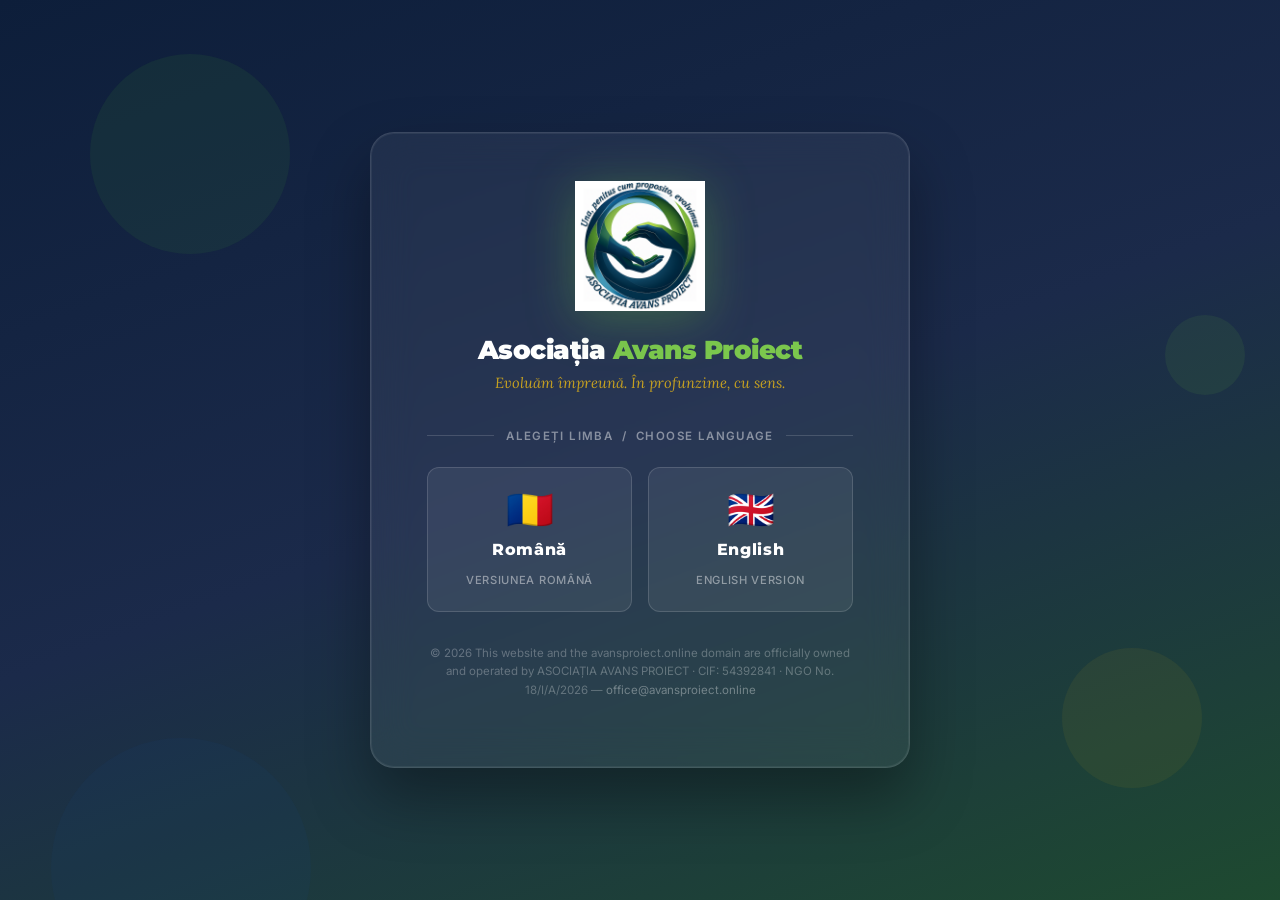
==== commit f202606e: "ownership" ====
--- a/index.html
+++ b/index.html
@@ -235,7 +235,7 @@
 
         <p class="splash-foot">
             &copy; <script>document.write(new Date().getFullYear())</script>
-            Asociația Avans Proiect &mdash;
+            This website and the avansproiect.online domain are officially owned and operated by ASOCIAȚIA AVANS PROIECT · CIF: 54392841 · NGO No. 18/I/A/2026 &mdash;
             <a href="mailto:office@avansproiect.online">office@avansproiect.online</a>
         </p>
 
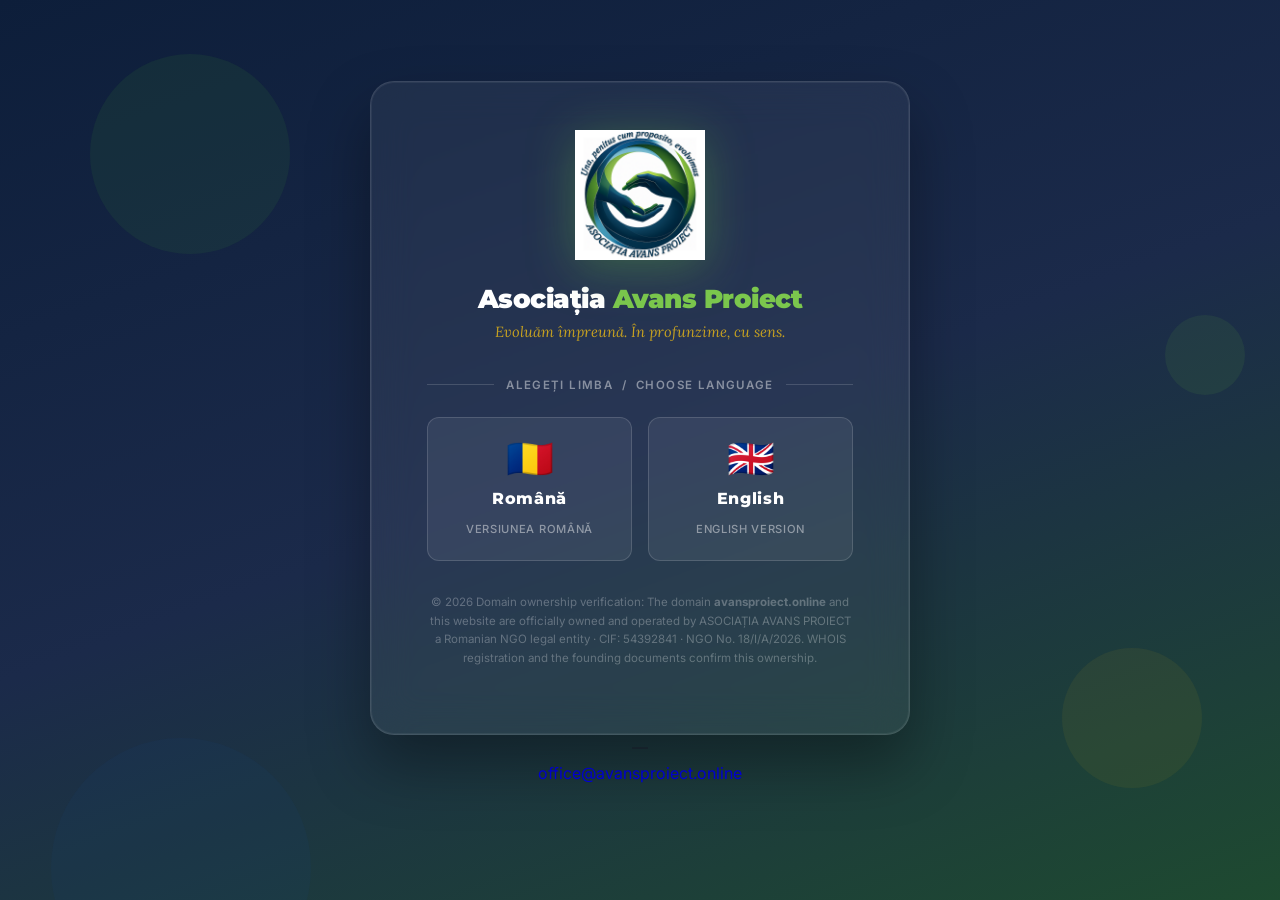
==== commit 49d1c6d7: "act" ====
--- a/index.html
+++ b/index.html
@@ -4,8 +4,10 @@
     <meta charset="UTF-8" />
     <meta name="viewport" content="width=device-width, initial-scale=1.0" />
     <meta http-equiv="X-UA-Compatible" content="IE=edge" />
-    <title>Asociația Avans Proiect (AVAPRO)</title>
+    <title>Asociația Avans Proiect (AVAPRO) / AVans Proiect Association (AVAPRO)</title>
     <meta name="description" content="Asociația Avans Proiect (AVAPRO) — Sibiu, România. Alegeți limba / Choose your language." />
+	<meta name="google-site-verification" content="The domain avansproiect.online is owned and operated by the nonprofit organization ASOCIATIA AVANS PROIECT for its official activities. This is confirmed by the domain registration (WHOIS) and the nonprofit's legal status." />
+	<meta name="google-site-verification" content="Domeniul avansproiect.online este deținut și operat de organizația nonprofit ASOCIATIA AVANS PROIECT pentru activitățile sale oficiale. Acest lucru este confirmat de înregistrarea domeniului (WHOIS) și de statutul legal al ONG-ului." />
     <link rel="canonical" href="https://avansproiect.online/" />
     <link rel="alternate" hreflang="ro" href="https://avansproiect.online/index_RO.html" />
     <link rel="alternate" hreflang="en" href="https://avansproiect.online/index_EN.html" />
@@ -235,7 +237,8 @@
 
         <p class="splash-foot">
             &copy; <script>document.write(new Date().getFullYear())</script>
-            This website and the avansproiect.online domain are officially owned and operated by ASOCIAȚIA AVANS PROIECT · CIF: 54392841 · NGO No. 18/I/A/2026 &mdash;
+            Domain ownership verification: </strong> The domain <strong>avansproiect.online</strong> and this website are officially owned and operated by ASOCIAȚIA AVANS PROIECT a Romanian NGO legal entity · CIF: 54392841 · NGO No. 18/I/A/2026. WHOIS registration and the founding documents confirm this ownership.</p>
+        </div>&mdash;
             <a href="mailto:office@avansproiect.online">office@avansproiect.online</a>
         </p>
 
